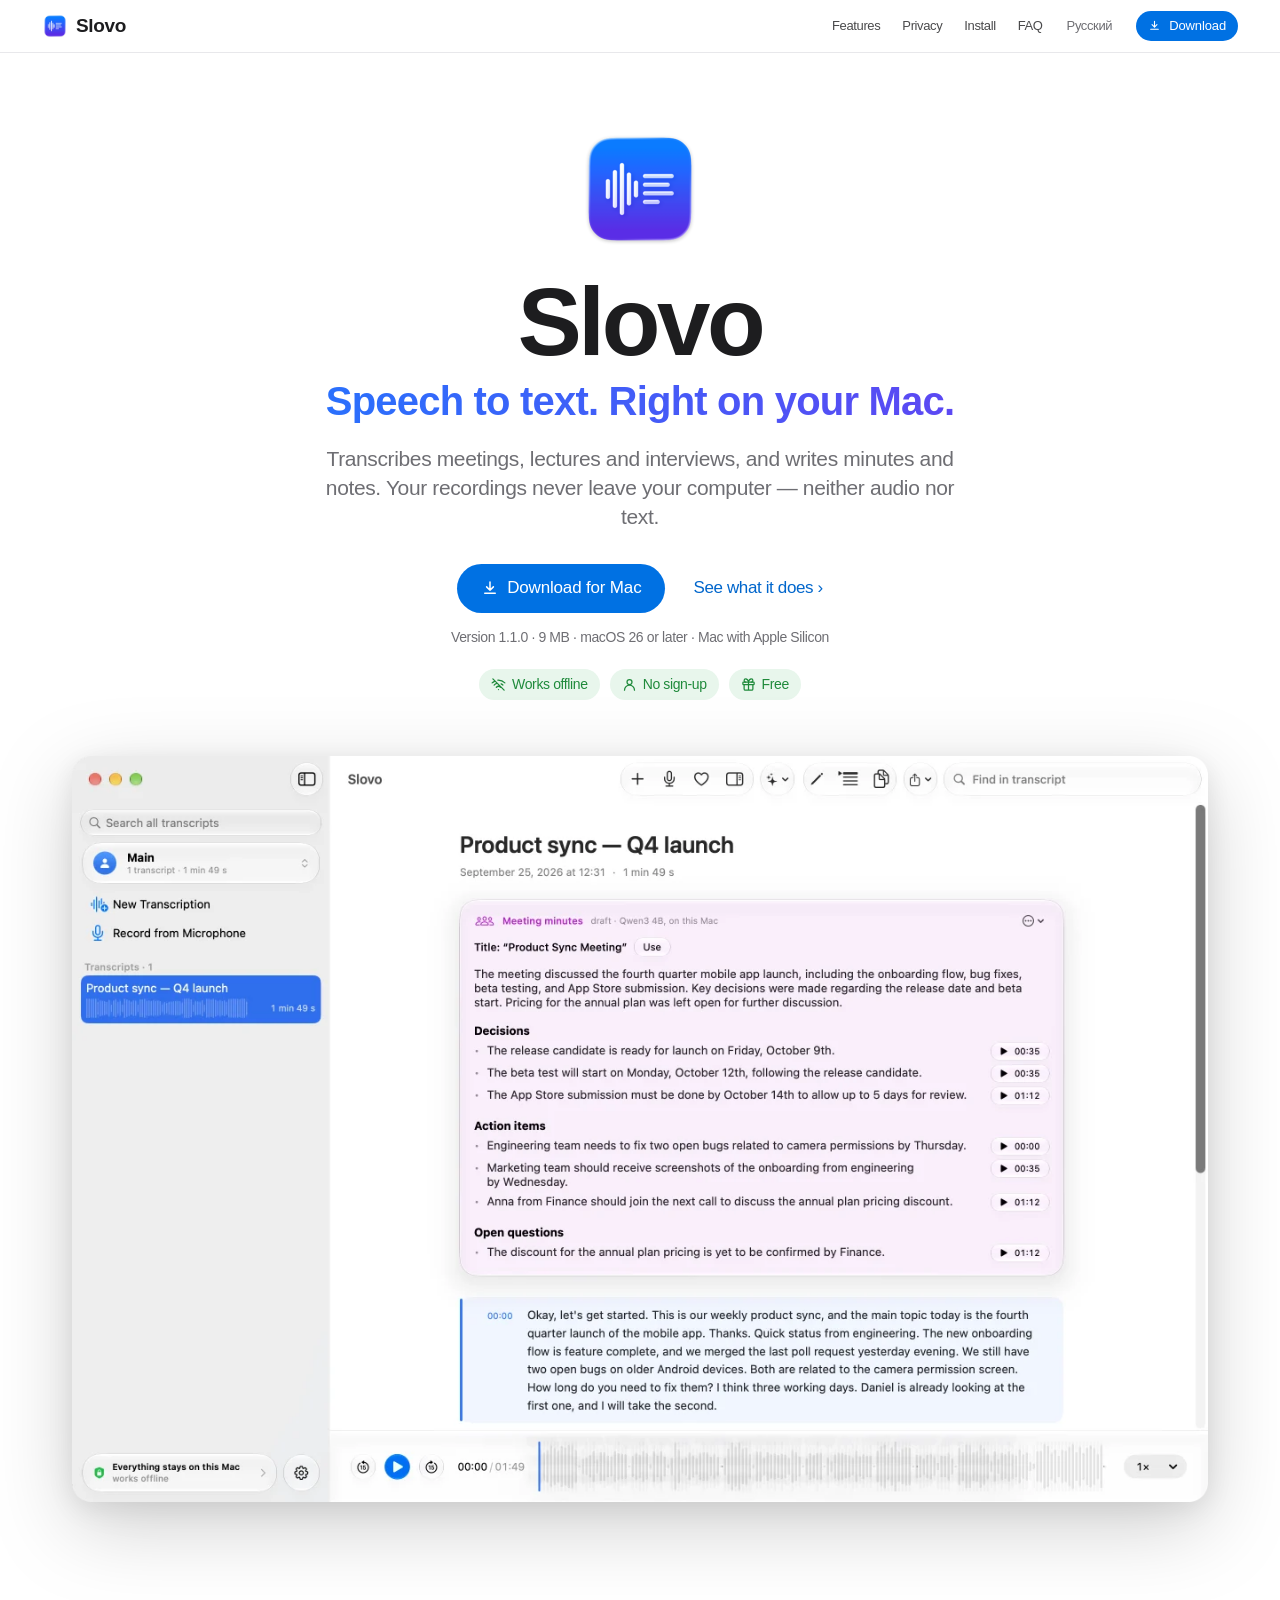
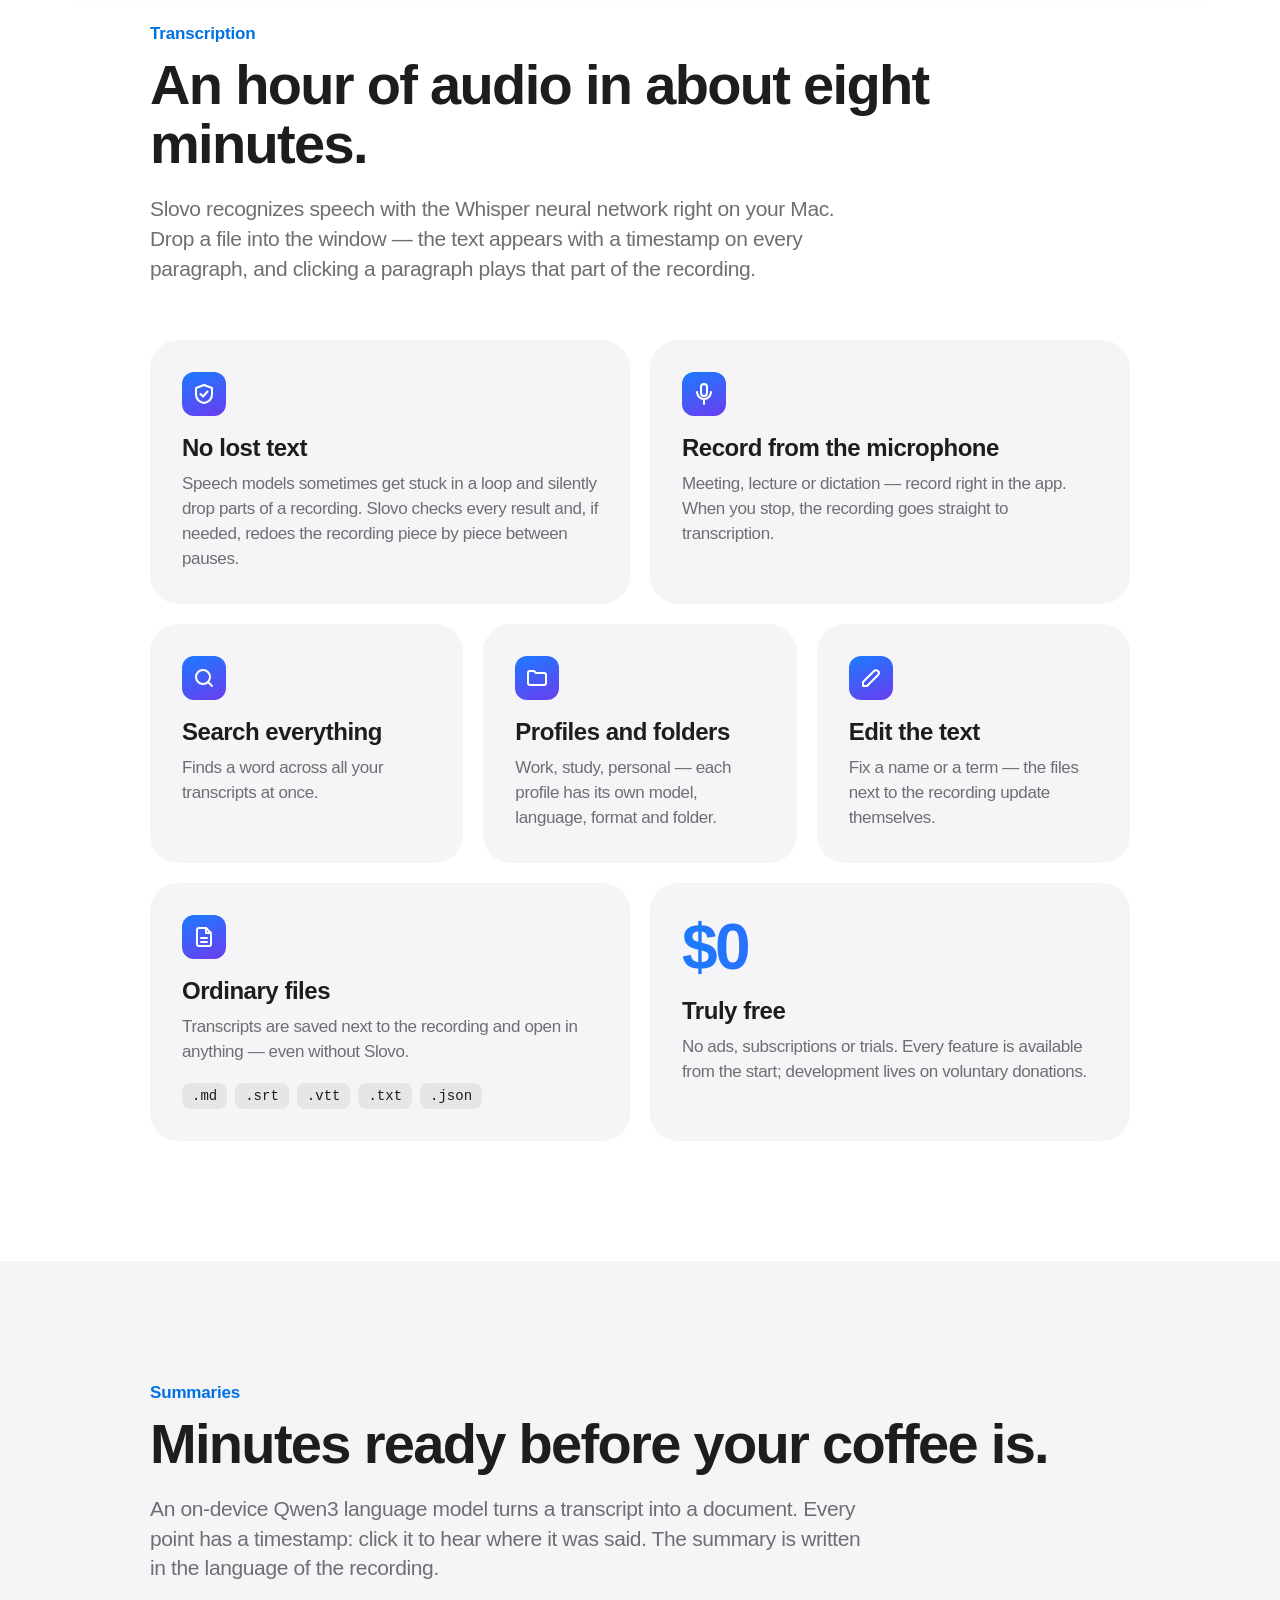
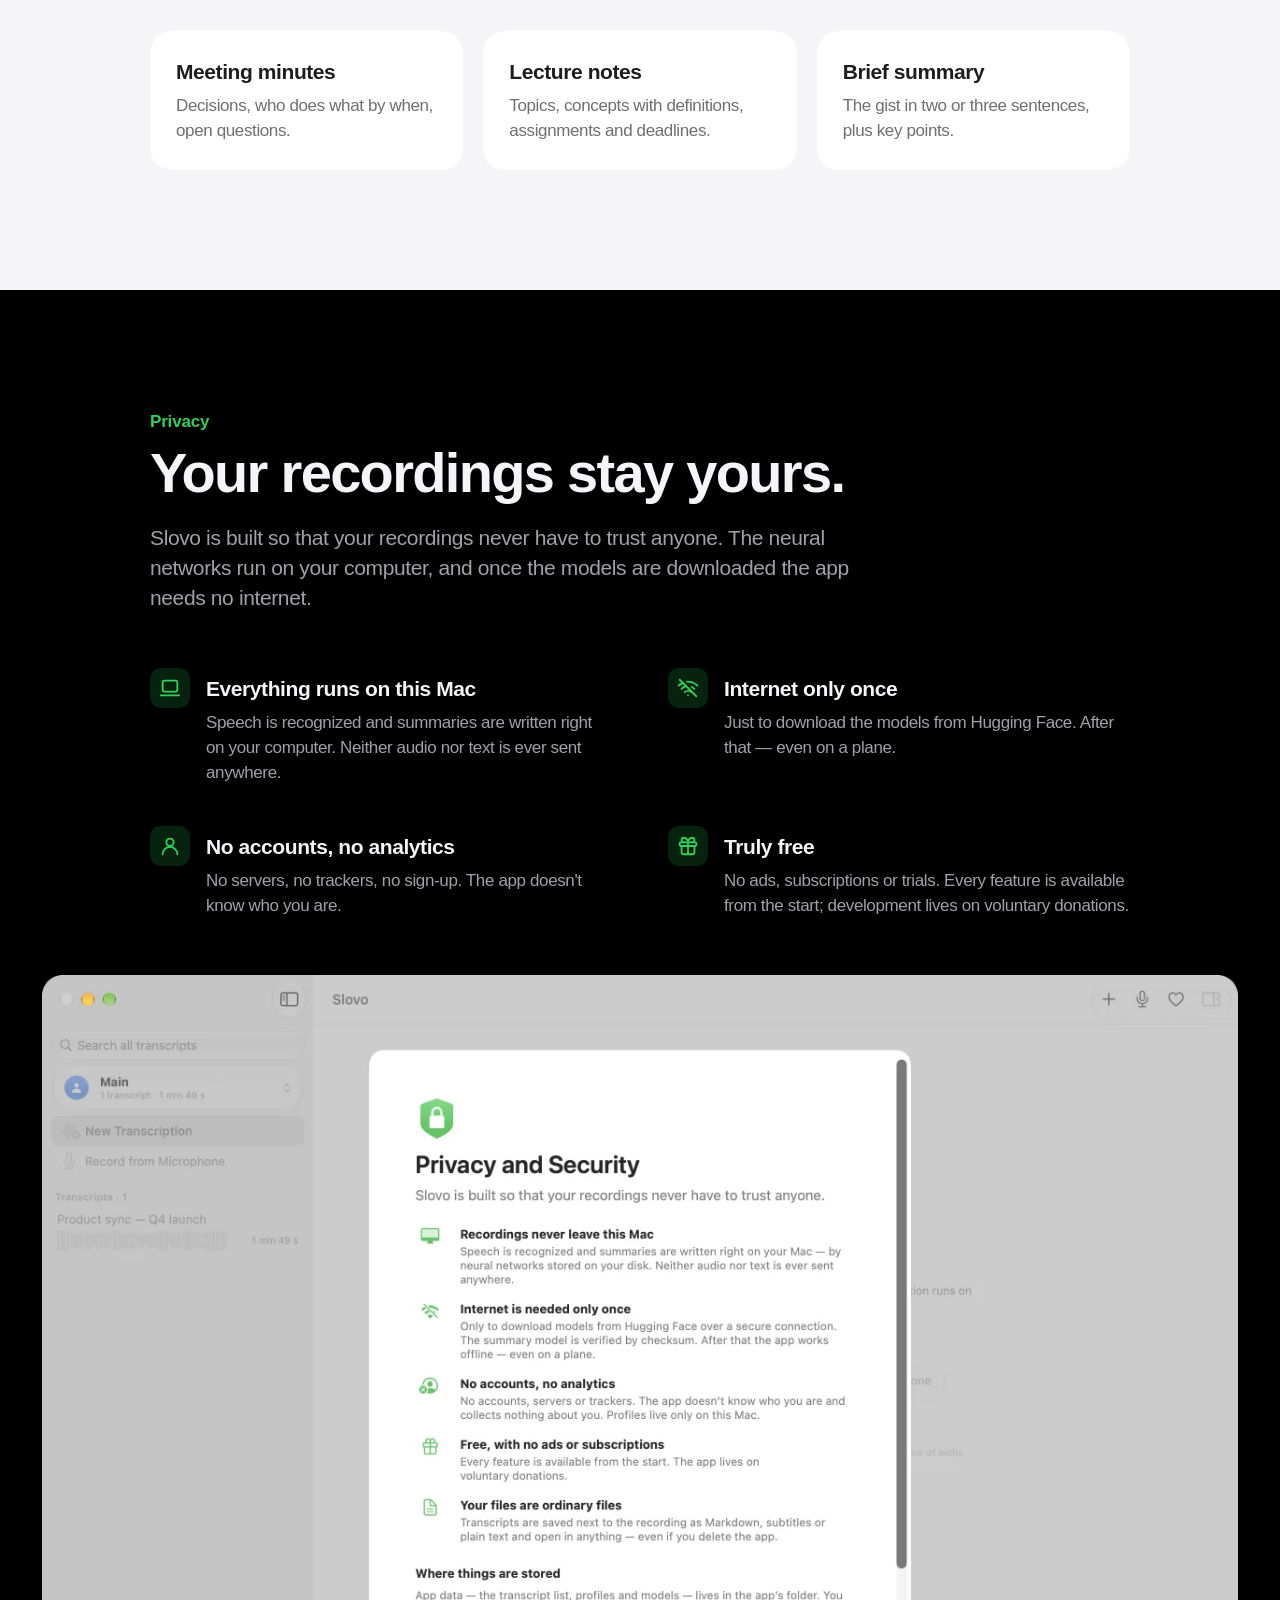
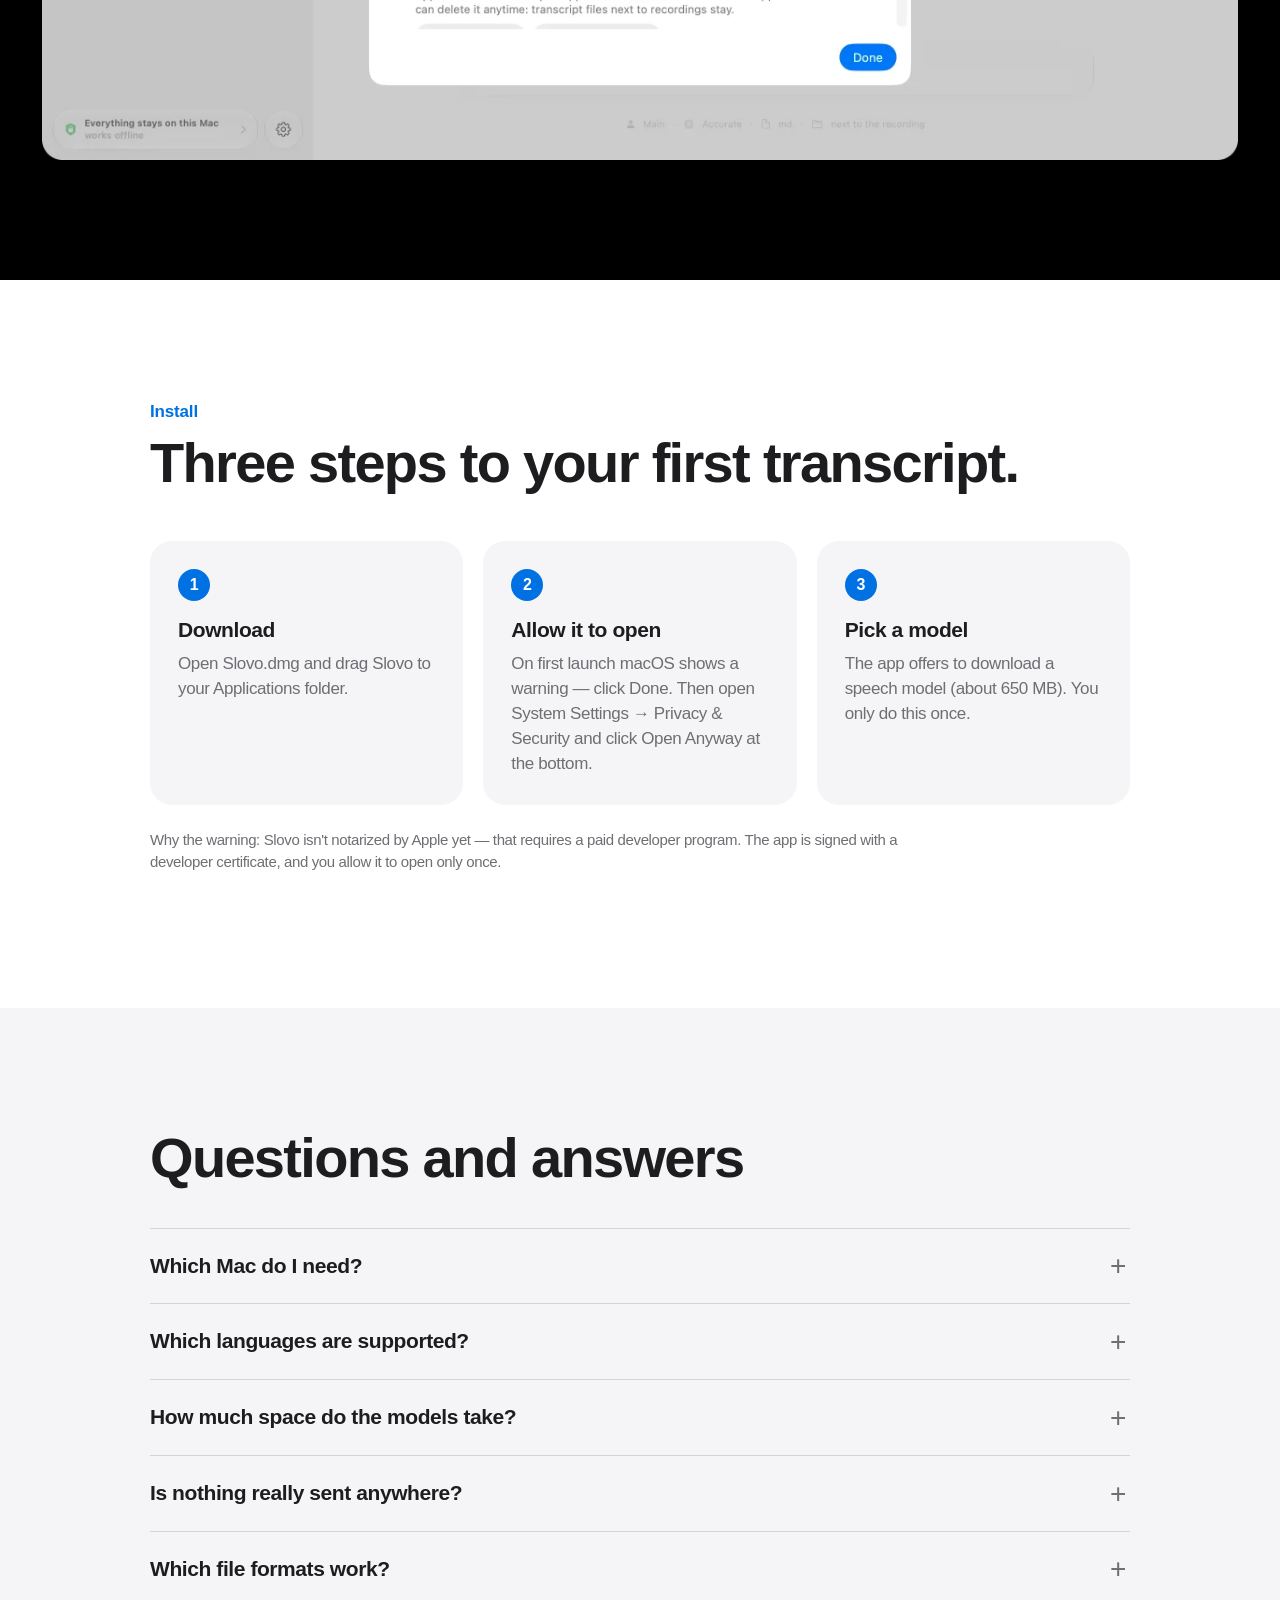
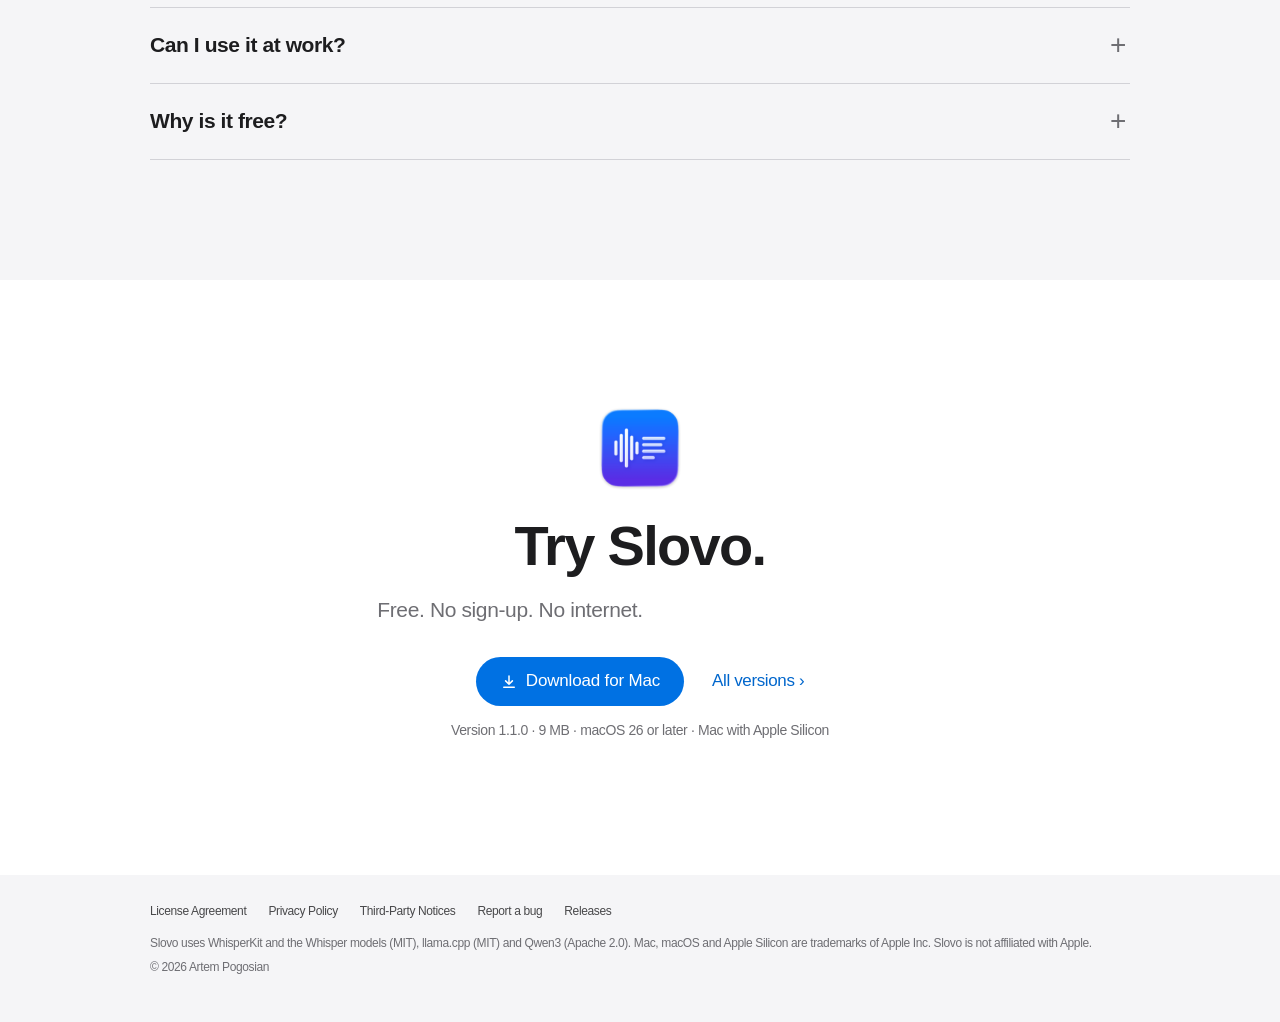
==== index.html @ efe5177d "Сайт «Слова»: русская и английская версии, лицензия, политика конфиденциальности" ====
<!doctype html>
<html lang="ru" class="no-js">
<head>
<meta charset="utf-8">
<meta name="viewport" content="width=device-width, initial-scale=1">
<title>Слово — расшифровка речи на Mac</title>
<meta name="description" content="Слово расшифровывает совещания, лекции и интервью и пишет протоколы прямо на вашем Mac. Без интернета, без регистрации, бесплатно.">
<meta name="color-scheme" content="light dark">
<meta name="theme-color" content="#ffffff" media="(prefers-color-scheme: light)">
<meta name="theme-color" content="#000000" media="(prefers-color-scheme: dark)">
<link rel="canonical" href="https://iamartempn.github.io/slovo/">
<link rel="alternate" hreflang="ru" href="https://iamartempn.github.io/slovo/">
<link rel="alternate" hreflang="en" href="https://iamartempn.github.io/slovo/en/">
<meta property="og:title" content="Слово — расшифровка речи на Mac">
<meta property="og:description" content="Слово расшифровывает совещания, лекции и интервью и пишет протоколы прямо на вашем Mac. Без интернета, без регистрации, бесплатно.">
<meta property="og:image" content="https://iamartempn.github.io/slovo/img/reader-ru-1280.webp">
<link rel="icon" type="image/png" href="img/icon-64.png">
<link rel="apple-touch-icon" href="img/apple-touch-icon.png">
<link rel="stylesheet" href="style.css">
</head>
<body>
<nav class="nav"><div class="wide">
  <a class="brand" href="#top"><img src="img/icon-64.png" alt="">Слово</a>
  <div class="nav-links"><a href="#features">Возможности</a><a href="#privacy">Приватность</a><a href="#install">Установка</a><a href="#faq">Вопросы</a></div>
  <a class="lang" href="en/" hreflang="en" data-lang="en">English</a>
  <a class="btn small" href="https://github.com/iamartempn/slovo/releases/latest/download/Slovo.dmg"><svg viewBox="0 0 24 24" fill="none" stroke="currentColor" stroke-width="2" stroke-linecap="round" stroke-linejoin="round"><path d="M12 4v11m0 0-4.5-4.5M12 15l4.5-4.5M5 19h14"/></svg>Скачать</a>
</div></nav>

<main id="top">
<header class="hero">
  <div class="wrap">
    <img class="icon" src="img/icon-512.png" width="512" height="512" alt="">
    <h1>Слово</h1>
    <p class="tagline">Речь в текст. Прямо на вашем Mac.</p>
    <p class="lead">Расшифровывает совещания, лекции и интервью, пишет протоколы и конспекты. Записи не покидают компьютер — ни звук, ни текст.</p>
    <div class="cta"><a class="btn" href="https://github.com/iamartempn/slovo/releases/latest/download/Slovo.dmg"><svg viewBox="0 0 24 24" fill="none" stroke="currentColor" stroke-width="2" stroke-linecap="round" stroke-linejoin="round"><path d="M12 4v11m0 0-4.5-4.5M12 15l4.5-4.5M5 19h14"/></svg>Скачать для Mac</a><a class="text-link" href="#features">Что умеет</a></div>
    <p class="meta">Версия 1.1.0 · 9 МБ · macOS 26 и новее · Mac с Apple Silicon</p>
    <div class="badges"><span class="badge"><svg viewBox="0 0 24 24" fill="none" stroke="currentColor" stroke-width="2" stroke-linecap="round" stroke-linejoin="round"><path d="M3 3l18 18M8.5 16.5a5 5 0 0 1 7 0M5 12.9a10 10 0 0 1 4.2-2.6M19 12.9a10 10 0 0 0-2.8-2M1.8 9.4a15 15 0 0 1 3.9-2.5M22.2 9.4A15 15 0 0 0 11 5.1M12 20h.01"/></svg>Без интернета</span><span class="badge"><svg viewBox="0 0 24 24" fill="none" stroke="currentColor" stroke-width="2" stroke-linecap="round" stroke-linejoin="round"><circle cx="12" cy="8" r="4"/><path d="M4 21a8 8 0 0 1 16 0"/></svg>Без регистрации</span><span class="badge"><svg viewBox="0 0 24 24" fill="none" stroke="currentColor" stroke-width="2" stroke-linecap="round" stroke-linejoin="round"><rect x="3" y="8" width="18" height="4" rx="1"/><path d="M12 8v13M19 12v7a2 2 0 0 1-2 2H7a2 2 0 0 1-2-2v-7M7.5 8a2.5 2.5 0 0 1 0-5C11 3 12 8 12 8s1-5 4.5-5a2.5 2.5 0 0 1 0 5"/></svg>Бесплатно</span></div>
  </div>
  <img class="shot" src="img/reader-ru-1280.webp" srcset="img/reader-ru-1280.webp 1280w, img/reader-ru-2560.webp 2560w" sizes="(max-width: 1240px) 100vw, 1180px" width="2560" height="1680" alt="Окно Слова: расшифровка совещания и протокол с таймкодами" fetchpriority="high">
</header>

<section id="features">
  <div class="wrap">
    <p class="eyebrow">Расшифровка</p>
    <h2>Час записи — примерно за восемь минут.</h2>
    <p class="section-lead">Слово распознает речь нейросетью Whisper прямо на вашем Mac. Перетащите файл в окно — текст появится с таймкодами у каждого абзаца, а щелчок по абзацу проиграет это место записи.</p>
    <div class="grid">
        <div class="card half reveal"><div class="glyph"><svg viewBox="0 0 24 24" fill="none" stroke="currentColor" stroke-width="2" stroke-linecap="round" stroke-linejoin="round"><path d="M12 3 4 6v6c0 5 3.5 8 8 9 4.5-1 8-4 8-9V6z"/><path d="m8.5 12 2.5 2.5 4.5-5"/></svg></div>
          <h3>Текст не теряется</h3><p>Модели распознавания иногда «зацикливаются» и молча выбрасывают куски записи. Слово проверяет каждый результат и, если нужно, пересчитывает запись заново — по кускам между паузами.</p></div>
        <div class="card half reveal"><div class="glyph"><svg viewBox="0 0 24 24" fill="none" stroke="currentColor" stroke-width="2" stroke-linecap="round" stroke-linejoin="round"><rect x="9" y="2" width="6" height="12" rx="3"/><path d="M5 10a7 7 0 0 0 14 0M12 17v5"/></svg></div>
          <h3>Запись с микрофона</h3><p>Совещание, лекция или диктовка — запишите прямо в приложении. Когда остановите, запись сразу уйдет в расшифровку.</p></div>
        <div class="card  reveal"><div class="glyph"><svg viewBox="0 0 24 24" fill="none" stroke="currentColor" stroke-width="2" stroke-linecap="round" stroke-linejoin="round"><circle cx="11" cy="11" r="7"/><path d="m20 20-3.5-3.5"/></svg></div>
          <h3>Поиск по всему</h3><p>Ищет слово во всех расшифровках сразу, не обращая внимания на регистр и букву «ё».</p></div>
        <div class="card  reveal"><div class="glyph"><svg viewBox="0 0 24 24" fill="none" stroke="currentColor" stroke-width="2" stroke-linecap="round" stroke-linejoin="round"><path d="M3 7a2 2 0 0 1 2-2h4l2 2h8a2 2 0 0 1 2 2v8a2 2 0 0 1-2 2H5a2 2 0 0 1-2-2z"/></svg></div>
          <h3>Профили и папки</h3><p>Работа, учеба, личное — у каждого профиля свои модель, язык, формат и папка.</p></div>
        <div class="card  reveal"><div class="glyph"><svg viewBox="0 0 24 24" fill="none" stroke="currentColor" stroke-width="2" stroke-linecap="round" stroke-linejoin="round"><path d="M4 20h4L19 9a2.8 2.8 0 0 0-4-4L4 16z"/></svg></div>
          <h3>Правка текста</h3><p>Исправьте имя или термин — файлы рядом с записью перепишутся сами.</p></div>
      <div class="card half reveal"><div class="glyph"><svg viewBox="0 0 24 24" fill="none" stroke="currentColor" stroke-width="2" stroke-linecap="round" stroke-linejoin="round"><path d="M14 3H7a2 2 0 0 0-2 2v14a2 2 0 0 0 2 2h10a2 2 0 0 0 2-2V8z"/><path d="M14 3v5h5M9 13h6M9 17h6"/></svg></div>
        <h3>Обычные файлы</h3><p>Расшифровка сохраняется рядом с записью и открывается чем угодно — даже без Слова.</p><div class="chips"><span class="chip">.md</span><span class="chip">.srt</span><span class="chip">.vtt</span><span class="chip">.txt</span><span class="chip">.json</span></div></div>
      <div class="card half reveal"><span class="big">0 ₽</span>
        <h3>Бесплатно по-настоящему</h3><p>Без рекламы, подписок и пробных сроков. Все функции открыты сразу, а развитие держится на добровольных пожертвованиях.</p></div>
    </div>
  </div>
</section>

<section class="alt" id="summary">
  <div class="wrap">
    <p class="eyebrow">Саммари</p>
    <h2>Протокол готов, пока вы наливаете кофе.</h2>
    <p class="section-lead">Локальная языковая модель Qwen3 превращает расшифровку в документ. У каждого пункта таймкод: щелкните — и услышите, где об этом говорили. Итог пишется на языке записи.</p>
    <div class="modes"><div class="mode reveal"><h3>Протокол совещания</h3><p>Решения, кто что делает и к какому сроку, открытые вопросы.</p></div><div class="mode reveal"><h3>Конспект лекции</h3><p>Темы, понятия с определениями, задания и сроки.</p></div><div class="mode reveal"><h3>Кратко о главном</h3><p>Суть в двух-трех предложениях и главное пунктами.</p></div></div>
  </div>
</section>

<section class="dark" id="privacy">
  <div class="wrap">
    <p class="eyebrow">Приватность</p>
    <h2>Ваши записи остаются вашими.</h2>
    <p class="section-lead">Слово сделано так, чтобы вашим записям не нужно было никому доверять. Нейросети работают на вашем компьютере, а приложению после загрузки моделей не нужен интернет.</p>
    <div class="points">
        <div class="point reveal"><div class="glyph"><svg viewBox="0 0 24 24" fill="none" stroke="currentColor" stroke-width="2" stroke-linecap="round" stroke-linejoin="round"><rect x="4" y="4" width="16" height="12" rx="2"/><path d="M2 20h20"/></svg></div>
          <div><h3>Все считается на этом Mac</h3><p>Речь распознается, а саммари пишется прямо на компьютере. Ни звук, ни текст никуда не отправляются.</p></div></div>
        <div class="point reveal"><div class="glyph"><svg viewBox="0 0 24 24" fill="none" stroke="currentColor" stroke-width="2" stroke-linecap="round" stroke-linejoin="round"><path d="M3 3l18 18M8.5 16.5a5 5 0 0 1 7 0M5 12.9a10 10 0 0 1 4.2-2.6M19 12.9a10 10 0 0 0-2.8-2M1.8 9.4a15 15 0 0 1 3.9-2.5M22.2 9.4A15 15 0 0 0 11 5.1M12 20h.01"/></svg></div>
          <div><h3>Интернет нужен один раз</h3><p>Только чтобы скачать модели с Hugging Face. Дальше — хоть в самолете.</p></div></div>
        <div class="point reveal"><div class="glyph"><svg viewBox="0 0 24 24" fill="none" stroke="currentColor" stroke-width="2" stroke-linecap="round" stroke-linejoin="round"><circle cx="12" cy="8" r="4"/><path d="M4 21a8 8 0 0 1 16 0"/></svg></div>
          <div><h3>Без учетных записей и аналитики</h3><p>Нет серверов, счетчиков и регистрации. Приложение не знает, кто вы.</p></div></div>
        <div class="point reveal"><div class="glyph"><svg viewBox="0 0 24 24" fill="none" stroke="currentColor" stroke-width="2" stroke-linecap="round" stroke-linejoin="round"><rect x="3" y="8" width="18" height="4" rx="1"/><path d="M12 8v13M19 12v7a2 2 0 0 1-2 2H7a2 2 0 0 1-2-2v-7M7.5 8a2.5 2.5 0 0 1 0-5C11 3 12 8 12 8s1-5 4.5-5a2.5 2.5 0 0 1 0 5"/></svg></div>
          <div><h3>Бесплатно по-настоящему</h3><p>Без рекламы, подписок и пробных сроков. Все функции открыты сразу, а развитие держится на добровольных пожертвованиях.</p></div></div></div>
  </div>
  <div class="wide reveal"><img class="shot" src="img/privacy-ru-1280.webp" srcset="img/privacy-ru-1280.webp 1280w, img/privacy-ru-2560.webp 2560w" sizes="(max-width: 1240px) 100vw, 1180px" width="2560" height="1680" alt="Ваши записи остаются вашими." loading="lazy" decoding="async"></div>
</section>

<section id="install">
  <div class="wrap">
    <p class="eyebrow">Установка</p>
    <h2>Три шага до первой расшифровки.</h2>
    <div class="steps"><div class="step reveal"><h3>Скачайте</h3><p>Откройте файл Slovo.dmg и перетащите Слово в папку «Программы».</p></div><div class="step reveal"><h3>Разрешите запуск</h3><p>При первом запуске macOS покажет предупреждение — нажмите «Готово». Затем откройте «Системные настройки» → «Конфиденциальность и безопасность» и внизу нажмите «Все равно открыть».</p></div><div class="step reveal"><h3>Выберите модель</h3><p>Приложение предложит скачать модель распознавания (около 650 МБ). Это нужно сделать один раз.</p></div></div>
    <p class="note">Почему предупреждение: Слово пока не прошло нотаризацию Apple — это платная программа для разработчиков. Приложение подписано сертификатом разработчика, а разрешение на запуск дается один раз.</p>
  </div>
</section>

<section class="alt" id="faq">
  <div class="wrap">
    <h2>Вопросы и ответы</h2>
    <div class="faq"><details><summary>Какой Mac нужен?</summary><p>Mac с процессором Apple Silicon (M1 и новее) и macOS 26 или новее. Для саммари желательно от 8 ГБ памяти.</p></details><details><summary>Какие языки поддерживаются?</summary><p>Интерфейс — русский и английский. Расшифровывать можно русскую и английскую речь; язык записи выбирается в настройках профиля.</p></details><details><summary>Сколько места займут модели?</summary><p>Модель «Точная» — около 650 МБ, «Быстрая» — около 80 МБ. Модель для саммари — 2,5 ГБ, ее можно не качать, если саммари не нужны. Удалить модели можно в любой момент.</p></details><details><summary>Точно ли ничего не отправляется?</summary><p>Да. Приложение выходит в сеть только чтобы скачать модели с Hugging Face — по вашему выбору. Проверить это можно отключив интернет: после загрузки моделей все работает так же.</p></details><details><summary>Какие форматы записей подходят?</summary><p>Звук и видео, которые читает macOS: m4a, mp3, wav, aiff, flac, mp4, mov, 3gp и другие. Ogg Vorbis и WebM система не читает.</p></details><details><summary>Можно ли пользоваться на работе?</summary><p>Да, лицензия разрешает использование в том числе в коммерческих целях. Перед записью разговора убедитесь, что это разрешено и участники согласны.</p></details><details><summary>Почему бесплатно?</summary><p>Потому что так задумано. Если приложение экономит вам время, его можно поддержать пожертвованием — но это добровольно, и никаких ограничений без него нет.</p></details></div>
  </div>
</section>

<section class="final">
  <div class="wrap">
    <img class="icon" src="img/icon-512.png" width="512" height="512" alt="" loading="lazy">
    <h2>Попробуйте Слово.</h2>
    <p class="section-lead">Бесплатно. Без регистрации. Без интернета.</p>
    <div class="cta"><a class="btn" href="https://github.com/iamartempn/slovo/releases/latest/download/Slovo.dmg"><svg viewBox="0 0 24 24" fill="none" stroke="currentColor" stroke-width="2" stroke-linecap="round" stroke-linejoin="round"><path d="M12 4v11m0 0-4.5-4.5M12 15l4.5-4.5M5 19h14"/></svg>Скачать для Mac</a><a class="text-link" href="https://github.com/iamartempn/slovo/releases">Все версии</a></div>
    <p class="meta">Версия 1.1.0 · 9 МБ · macOS 26 и новее · Mac с Apple Silicon</p>
  </div>
</section>
</main>

<footer><div class="wrap">
  <div class="links"><a href="license.html">Лицензионное соглашение</a><a href="privacy.html">Политика конфиденциальности</a><a href="third-party.txt">Сторонние компоненты</a><a href="https://github.com/iamartempn/slovo/issues">Сообщить об ошибке</a><a href="https://github.com/iamartempn/slovo/releases">Выпуски</a></div>
  <p>Слово использует WhisperKit и модели Whisper (MIT), llama.cpp (MIT) и Qwen3 (Apache 2.0). Mac, macOS и Apple Silicon — товарные знаки Apple Inc. Слово не связано с Apple.</p>
  <p>© 2026 Артем Погосян</p>
</div></footer>

<script>
document.documentElement.classList.remove("no-js");
// Выбор языка запоминается: кто нажал «Русский» на английской странице, того больше
// не перебрасывает. Хранилище может быть недоступно — тогда просто без памяти.
document.querySelectorAll("[data-lang]").forEach(function (a) {
  a.addEventListener("click", function () { try { localStorage.setItem("slovo-lang", a.dataset.lang); } catch (e) {} });
});
if ("IntersectionObserver" in window) {
  var io = new IntersectionObserver(function (entries) {
    entries.forEach(function (x) { if (x.isIntersecting) { x.target.classList.add("in"); io.unobserve(x.target); } });
  }, { rootMargin: "0px 0px -8% 0px" });
  document.querySelectorAll(".reveal").forEach(function (el) { io.observe(el); });
} else {
  document.querySelectorAll(".reveal").forEach(function (el) { el.classList.add("in"); });
}
</script>
<script>
(function () {
  var saved = null;
  try { saved = localStorage.getItem("slovo-lang"); } catch (e) {}
  var lang = (navigator.languages && navigator.languages[0]) || navigator.language || "ru";
  if (!saved && !/^(ru|be|uk|kk)/i.test(lang)) location.replace("en/" + location.hash);
})();
</script>
</body>
</html>
---- style.css ----
/* Сайт «Слова». Системный шрифт, цвета токенами, светлая и темная тема. */

:root {
  --bg: #ffffff;
  --bg-alt: #f5f5f7;
  --fg: #1d1d1f;
  --muted: #6e6e73;
  --line: #d2d2d7;
  --accent: #0071e3;
  --accent-press: #0062c4;
  --link: #0066cc;
  --card: #ffffff;
  --nav: rgba(255, 255, 255, 0.72);
  --shot-shadow: 0 30px 60px -20px rgba(0, 0, 0, 0.25), 0 18px 36px -18px rgba(0, 0, 0, 0.2);
  --green: #1f8a3b;
  --green-bg: #e8f6ec;
  --grad-a: #1c7bff;
  --grad-b: #6a3df0;
  --dark: #000;
  --dark-fg: #f5f5f7;
  --dark-muted: #a1a1a6;
  --dark-card: #1d1d1f;
}

@media (prefers-color-scheme: dark) {
  :root {
    --bg: #000000;
    --bg-alt: #101012;
    --fg: #f5f5f7;
    --muted: #a1a1a6;
    --line: #424245;
    --accent: #0a84ff;
    --accent-press: #0071e3;
    --link: #2997ff;
    --card: #1c1c1e;
    --nav: rgba(22, 22, 23, 0.72);
    --shot-shadow: 0 30px 60px -20px rgba(0, 0, 0, 0.8), 0 0 0 1px rgba(255, 255, 255, 0.08);
    --green: #30d158;
    --green-bg: rgba(48, 209, 88, 0.14);
    --dark: #101012;
    --dark-card: #1c1c1e;
  }
}

* { box-sizing: border-box; }
html { scroll-behavior: smooth; -webkit-text-size-adjust: 100%; }
body {
  margin: 0;
  background: var(--bg);
  color: var(--fg);
  font: 17px/1.47 -apple-system, BlinkMacSystemFont, "SF Pro Text", "Helvetica Neue", Arial, sans-serif;
  letter-spacing: -0.022em;
  -webkit-font-smoothing: antialiased;
}
img { max-width: 100%; height: auto; display: block; }
a { color: var(--link); text-decoration: none; }
a:hover { text-decoration: underline; }

.wrap { max-width: 1024px; margin: 0 auto; padding: 0 22px; }
.wide { max-width: 1240px; margin: 0 auto; padding: 0 22px; }

/* ---------- навигация: полупрозрачный слой, контент уходит под него ---------- */
.nav {
  position: sticky; top: 0; z-index: 10;
  background: var(--nav);
  -webkit-backdrop-filter: saturate(180%) blur(20px);
  backdrop-filter: saturate(180%) blur(20px);
  border-bottom: 1px solid color-mix(in srgb, var(--line) 50%, transparent);
}
.nav .wide { display: flex; align-items: center; gap: 24px; height: 52px; }
.brand { display: flex; align-items: center; gap: 8px; color: var(--fg); font-weight: 600; font-size: 19px; }
.brand:hover { text-decoration: none; }
.brand img { width: 26px; height: 26px; }
.nav-links { display: flex; gap: 22px; margin-left: auto; font-size: 13px; }
.nav-links a { color: var(--fg); opacity: .8; }
.nav-links a:hover { opacity: 1; text-decoration: none; }
.nav .lang { font-size: 13px; color: var(--muted); }

/* ---------- кнопки: отклик на нажатие сразу, а не по отпусканию ---------- */
.btn {
  display: inline-flex; align-items: center; justify-content: center; gap: 8px;
  background: var(--accent); color: #fff;
  font-size: 17px; font-weight: 500; letter-spacing: -0.01em;
  padding: 12px 24px; border-radius: 980px; border: 0; cursor: pointer;
  transition: transform 100ms ease-out, background-color 100ms ease-out;
}
.btn:hover { text-decoration: none; background: var(--accent-press); }
.btn:active { transform: scale(0.97); }
.btn.small { font-size: 13px; padding: 5px 12px; }
.btn svg { width: 18px; height: 18px; }
.btn.small svg { width: 13px; height: 13px; }
.text-link { font-size: 17px; }
.text-link::after { content: " ›"; }

/* ---------- первый экран ---------- */
.hero { text-align: center; padding: 72px 0 0; }
.hero .icon { width: 128px; height: 128px; margin: 0 auto 20px; }
.hero h1 {
  font-size: clamp(48px, 9vw, 96px); line-height: 1.02; letter-spacing: -0.035em;
  font-weight: 700; margin: 0;
}
.hero .tagline {
  font-size: clamp(26px, 4.4vw, 40px); line-height: 1.12; letter-spacing: -0.02em;
  font-weight: 600; margin: 8px 0 0;
  background: linear-gradient(90deg, var(--grad-a), var(--grad-b));
  -webkit-background-clip: text; background-clip: text; color: transparent;
}
.hero .lead {
  max-width: 640px; margin: 20px auto 0; font-size: clamp(19px, 2.2vw, 21px);
  line-height: 1.4; color: var(--muted);
}
.cta { display: flex; justify-content: center; align-items: center; gap: 28px; margin-top: 32px; flex-wrap: wrap; }
.meta { margin-top: 14px; font-size: 14px; color: var(--muted); }
.badges { display: flex; justify-content: center; gap: 10px; flex-wrap: wrap; margin-top: 22px; }
.badge {
  display: inline-flex; align-items: center; gap: 6px;
  font-size: 14px; font-weight: 500; color: var(--green); background: var(--green-bg);
  padding: 5px 12px; border-radius: 980px;
}
.badge svg { width: 15px; height: 15px; }

/* Снимки окна: скругления у самого кадра, тень — фильтром по форме, а не рамке. */
.shot { margin: 56px auto 0; filter: drop-shadow(0 24px 40px rgba(0,0,0,.18)) drop-shadow(0 6px 12px rgba(0,0,0,.08)); }
@media (prefers-color-scheme: dark) {
  .shot { filter: drop-shadow(0 24px 48px rgba(0,0,0,.7)); }
}
.hero .shot { width: min(100%, 1180px); padding: 0 22px; }

/* ---------- разделы ---------- */
section { padding: 120px 0; }
section.alt { background: var(--bg-alt); }
.eyebrow { font-size: 17px; font-weight: 600; color: var(--accent); margin: 0 0 8px; letter-spacing: -0.01em; }
h2 {
  font-size: clamp(36px, 5.6vw, 56px); line-height: 1.07; letter-spacing: -0.03em;
  font-weight: 700; margin: 0;
}
.section-lead {
  font-size: clamp(19px, 2.2vw, 21px); line-height: 1.42; color: var(--muted);
  max-width: 720px; margin: 20px 0 0;
}
.center { text-align: center; }
.center .section-lead { margin-left: auto; margin-right: auto; }

/* ---------- сетка карточек ---------- */
.grid { display: grid; grid-template-columns: repeat(6, 1fr); gap: 20px; margin-top: 56px; }
.card {
  grid-column: span 2; background: var(--card); border-radius: 28px; padding: 32px;
  display: flex; flex-direction: column; gap: 10px; overflow: hidden;
}
section.alt .card { background: var(--card); }
section:not(.alt) .card { background: var(--bg-alt); }
.card.half { grid-column: span 3; }
.card.full { grid-column: span 6; }
.card .glyph {
  width: 44px; height: 44px; border-radius: 12px; display: grid; place-items: center;
  color: #fff; background: linear-gradient(160deg, var(--grad-a), var(--grad-b));
}
.card .glyph svg { width: 24px; height: 24px; }
.card h3 { font-size: 24px; line-height: 1.17; letter-spacing: -0.02em; margin: 8px 0 0; font-weight: 600; }
.card p { margin: 0; color: var(--muted); font-size: 17px; }
.card .shot { margin: 24px -8px -40px; }
.card .big { font-size: 64px; font-weight: 700; letter-spacing: -0.04em; line-height: 1;
  background: linear-gradient(90deg, var(--grad-a), var(--grad-b));
  -webkit-background-clip: text; background-clip: text; color: transparent; }
.chips { display: flex; flex-wrap: wrap; gap: 8px; margin-top: 8px; }
.chip { font: 500 14px ui-monospace, "SF Mono", Menlo, monospace; padding: 5px 10px; border-radius: 8px;
  background: color-mix(in srgb, var(--fg) 7%, transparent); color: var(--fg); letter-spacing: 0; }

/* ---------- саммари: режимы ---------- */
.modes { display: grid; grid-template-columns: repeat(3, 1fr); gap: 20px; margin-top: 48px; }
.mode { background: var(--card); border-radius: 22px; padding: 26px; }
.mode h3 { margin: 0 0 6px; font-size: 21px; letter-spacing: -0.02em; }
.mode p { margin: 0; color: var(--muted); }
.feature-shot { margin-top: 56px; }

/* ---------- темный раздел о приватности ---------- */
section.dark { background: var(--dark); color: var(--dark-fg); }
section.dark .section-lead, section.dark .point p { color: var(--dark-muted); }
section.dark .eyebrow { color: #30d158; }
.points { display: grid; grid-template-columns: repeat(2, 1fr); gap: 40px 56px; margin-top: 56px; }
.point { display: flex; gap: 16px; }
.point .glyph { flex: none; width: 40px; height: 40px; border-radius: 11px; display: grid; place-items: center;
  background: rgba(48, 209, 88, 0.16); color: #30d158; }
.point .glyph svg { width: 22px; height: 22px; }
.point h3 { margin: 6px 0 6px; font-size: 21px; letter-spacing: -0.02em; }
.point p { margin: 0; }

/* ---------- установка ---------- */
.steps { display: grid; grid-template-columns: repeat(3, 1fr); gap: 20px; margin-top: 48px; counter-reset: step; }
.step { background: var(--bg-alt); border-radius: 22px; padding: 28px; }
.step::before {
  counter-increment: step; content: counter(step);
  display: grid; place-items: center; width: 32px; height: 32px; border-radius: 50%;
  background: var(--accent); color: #fff; font-weight: 600; font-size: 16px; margin-bottom: 14px;
}
.step h3 { margin: 0 0 6px; font-size: 21px; letter-spacing: -0.02em; }
.step p { margin: 0; color: var(--muted); }
.note { margin-top: 24px; color: var(--muted); font-size: 15px; max-width: 760px; }
kbd { font: 500 14px -apple-system, sans-serif; padding: 1px 7px; border-radius: 6px;
  border: 1px solid var(--line); background: var(--card); }

/* ---------- вопросы ---------- */
.faq { margin-top: 40px; border-top: 1px solid var(--line); }
.faq details { border-bottom: 1px solid var(--line); }
.faq summary {
  list-style: none; cursor: pointer; padding: 22px 36px 22px 0; position: relative;
  font-size: 21px; font-weight: 600; letter-spacing: -0.02em;
}
.faq summary::-webkit-details-marker { display: none; }
.faq summary::after {
  content: "+"; position: absolute; right: 4px; top: 50%; transform: translateY(-50%);
  font-weight: 300; font-size: 28px; color: var(--muted); transition: transform 200ms ease;
}
.faq details[open] summary::after { transform: translateY(-50%) rotate(45deg); }
.faq details p { margin: 0 0 22px; color: var(--muted); max-width: 760px; }

/* ---------- скачивание внизу ---------- */
.final { text-align: center; }
.final .icon { width: 96px; height: 96px; margin: 0 auto 20px; }

/* ---------- подвал ---------- */
footer { background: var(--bg-alt); color: var(--muted); font-size: 12px; padding: 28px 0 40px; }
footer .links { display: flex; gap: 8px 22px; flex-wrap: wrap; margin-bottom: 14px; }
footer a { color: var(--fg); opacity: .8; }
footer p { margin: 6px 0; line-height: 1.5; }

/* ---------- появление при прокрутке; при «уменьшить движение» — без сдвига ---------- */
.reveal { opacity: 0; transform: translateY(24px);
  transition: opacity 700ms cubic-bezier(.2,.7,.2,1), transform 700ms cubic-bezier(.2,.7,.2,1); }
.reveal.in { opacity: 1; transform: none; }
.no-js .reveal { opacity: 1; transform: none; }
@media (prefers-reduced-motion: reduce) {
  html { scroll-behavior: auto; }
  .reveal { transform: none; transition: opacity 200ms ease; }
  .btn { transition: none; }
}
@media (prefers-reduced-transparency: reduce) {
  .nav { background: var(--bg); -webkit-backdrop-filter: none; backdrop-filter: none; }
}

/* ---------- узкие экраны ---------- */
@media (max-width: 860px) {
  section { padding: 80px 0; }
  .grid { grid-template-columns: 1fr; }
  .card, .card.half, .card.full { grid-column: auto; }
  .modes, .steps, .points { grid-template-columns: 1fr; }
  .nav-links { display: none; }
  .nav .lang { margin-left: auto; }
  .hero { padding-top: 48px; }
  .hero .icon { width: 96px; height: 96px; }
  .shot { margin-top: 40px; }
  .hero .shot { padding: 0 16px; }
  .wrap, .wide { padding: 0 16px; }
}
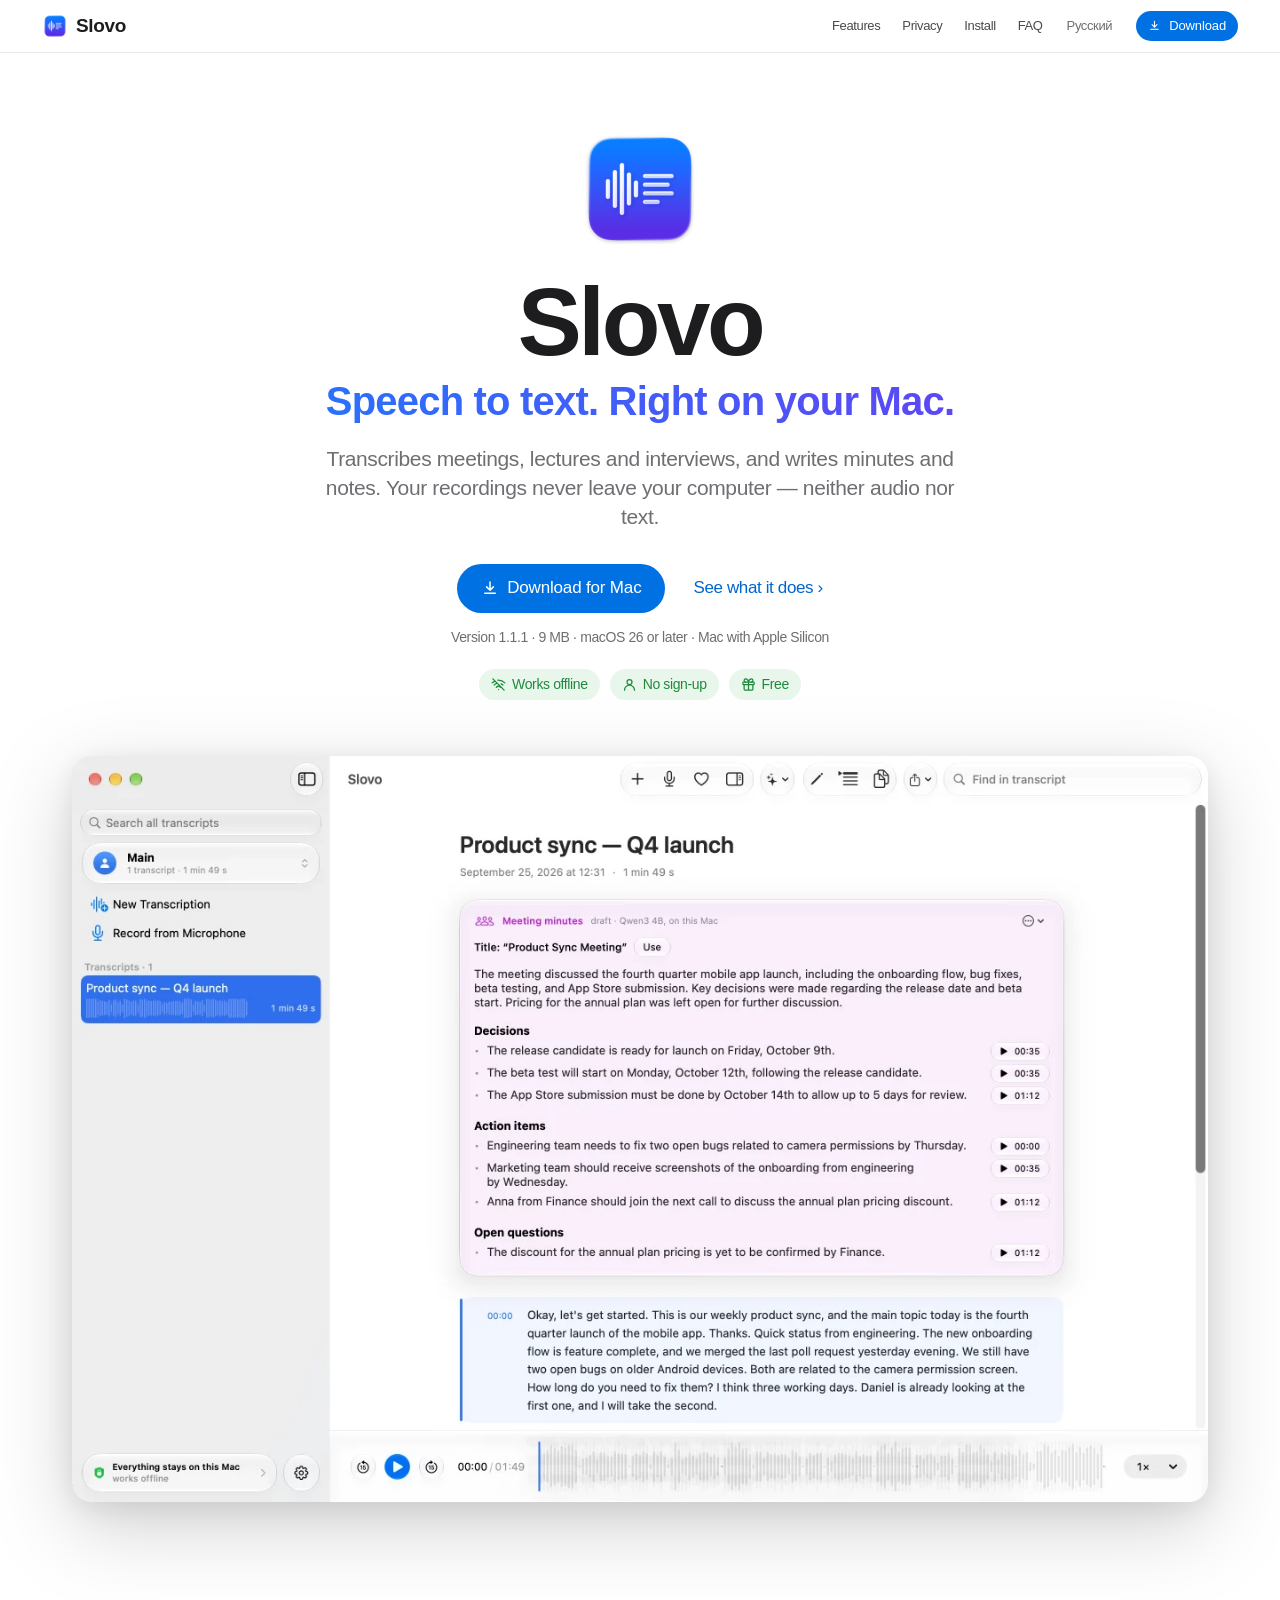
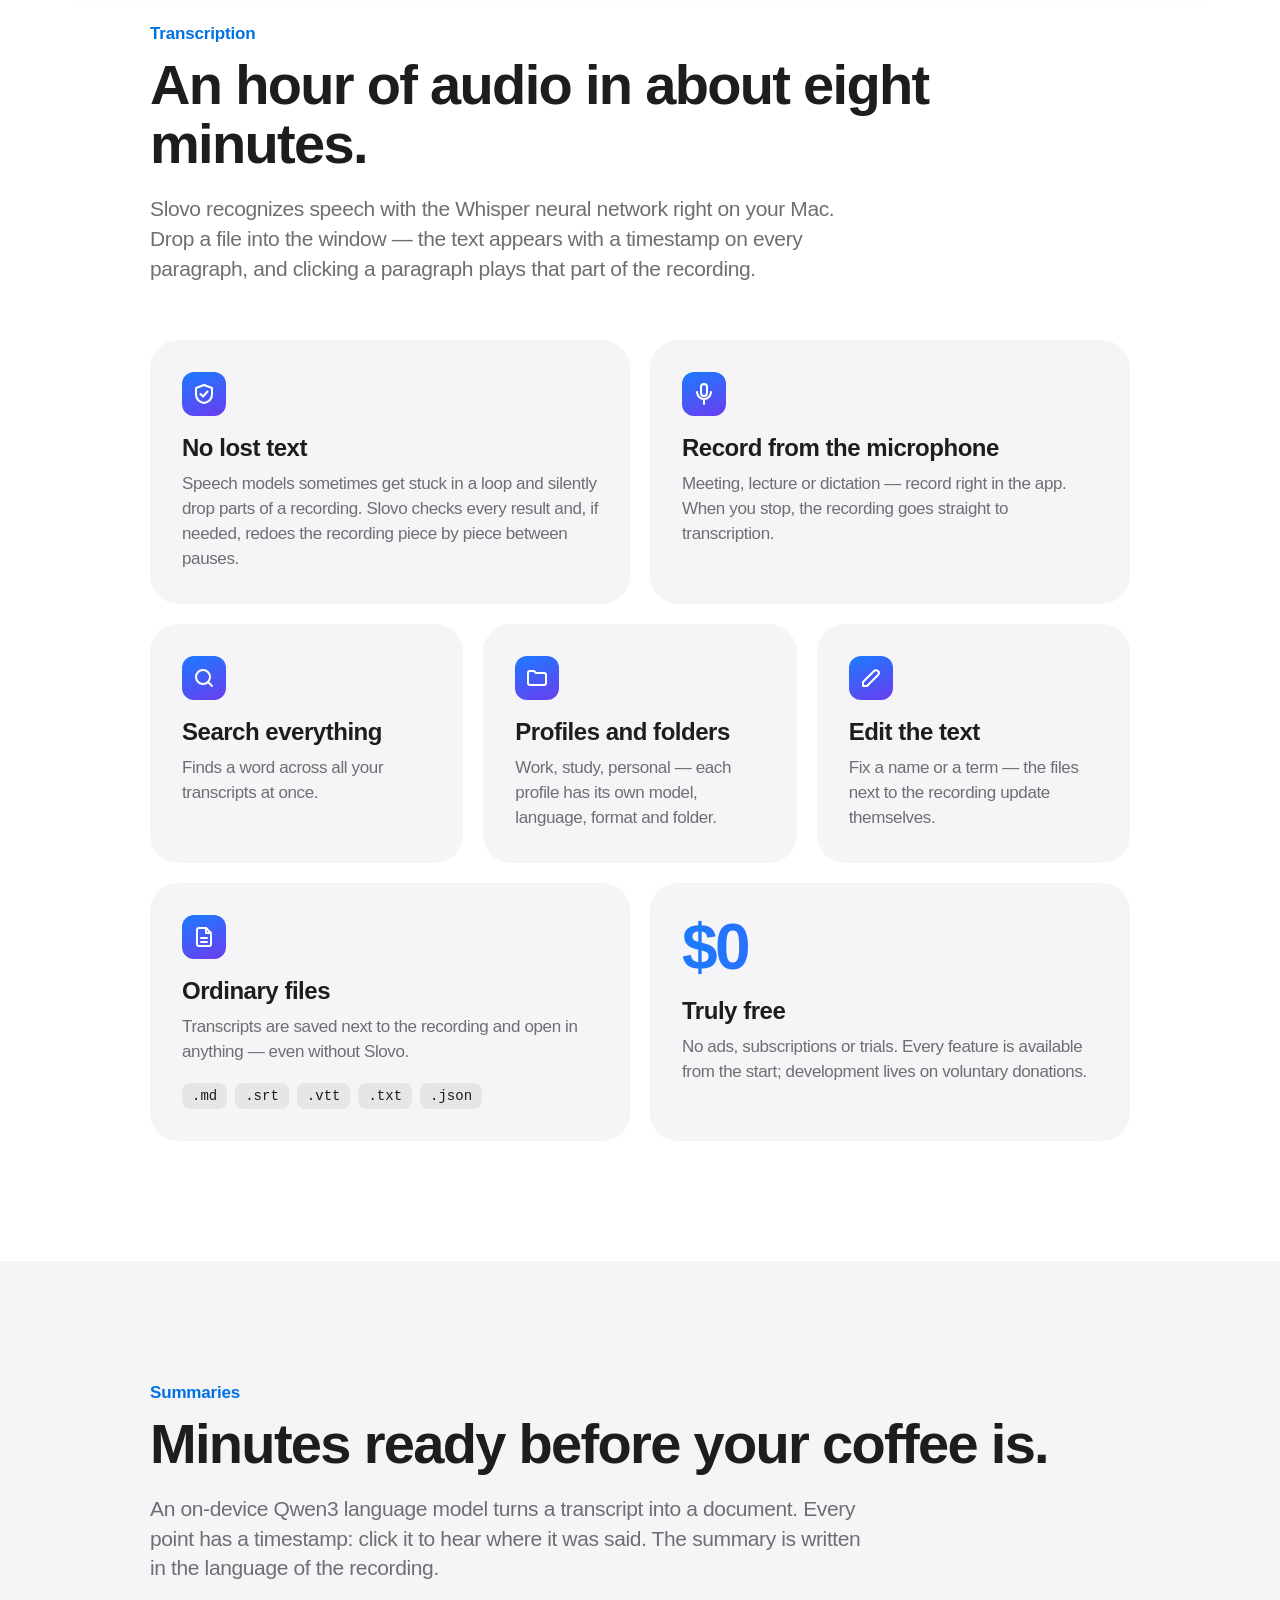
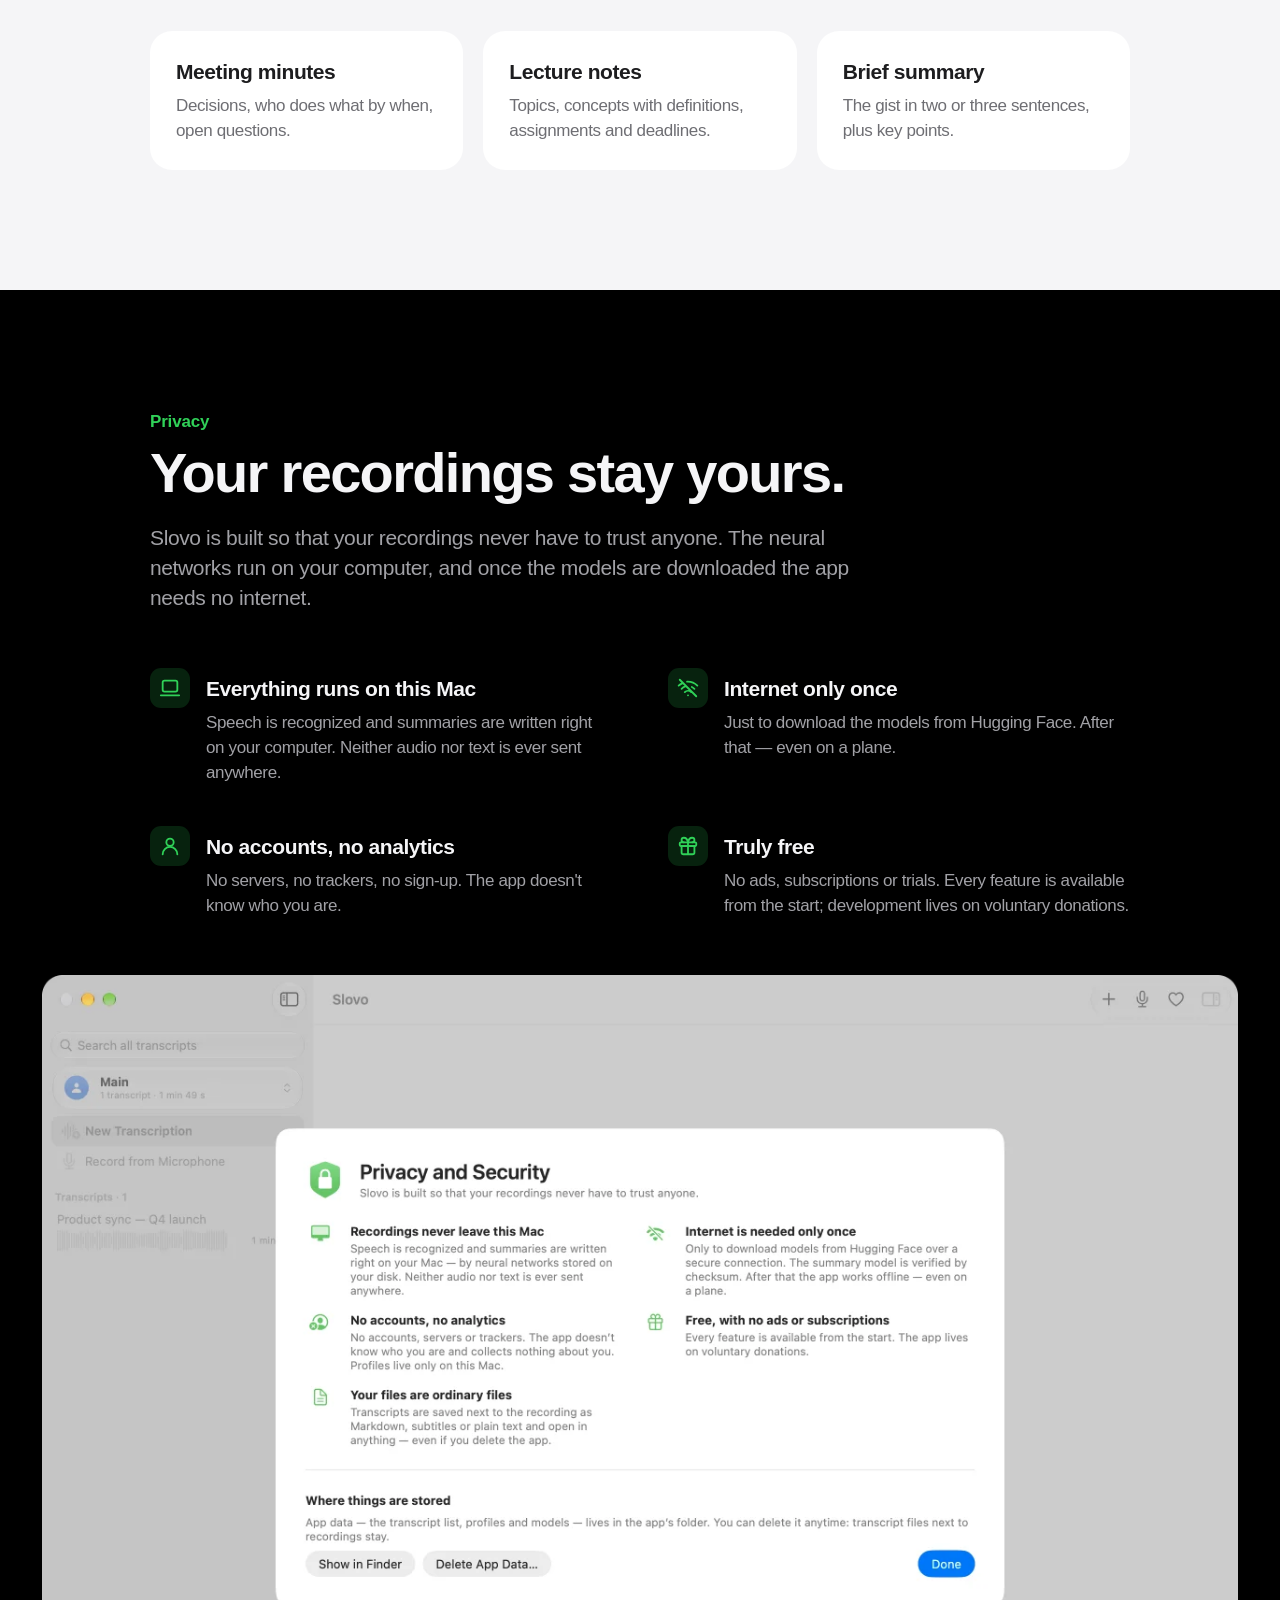
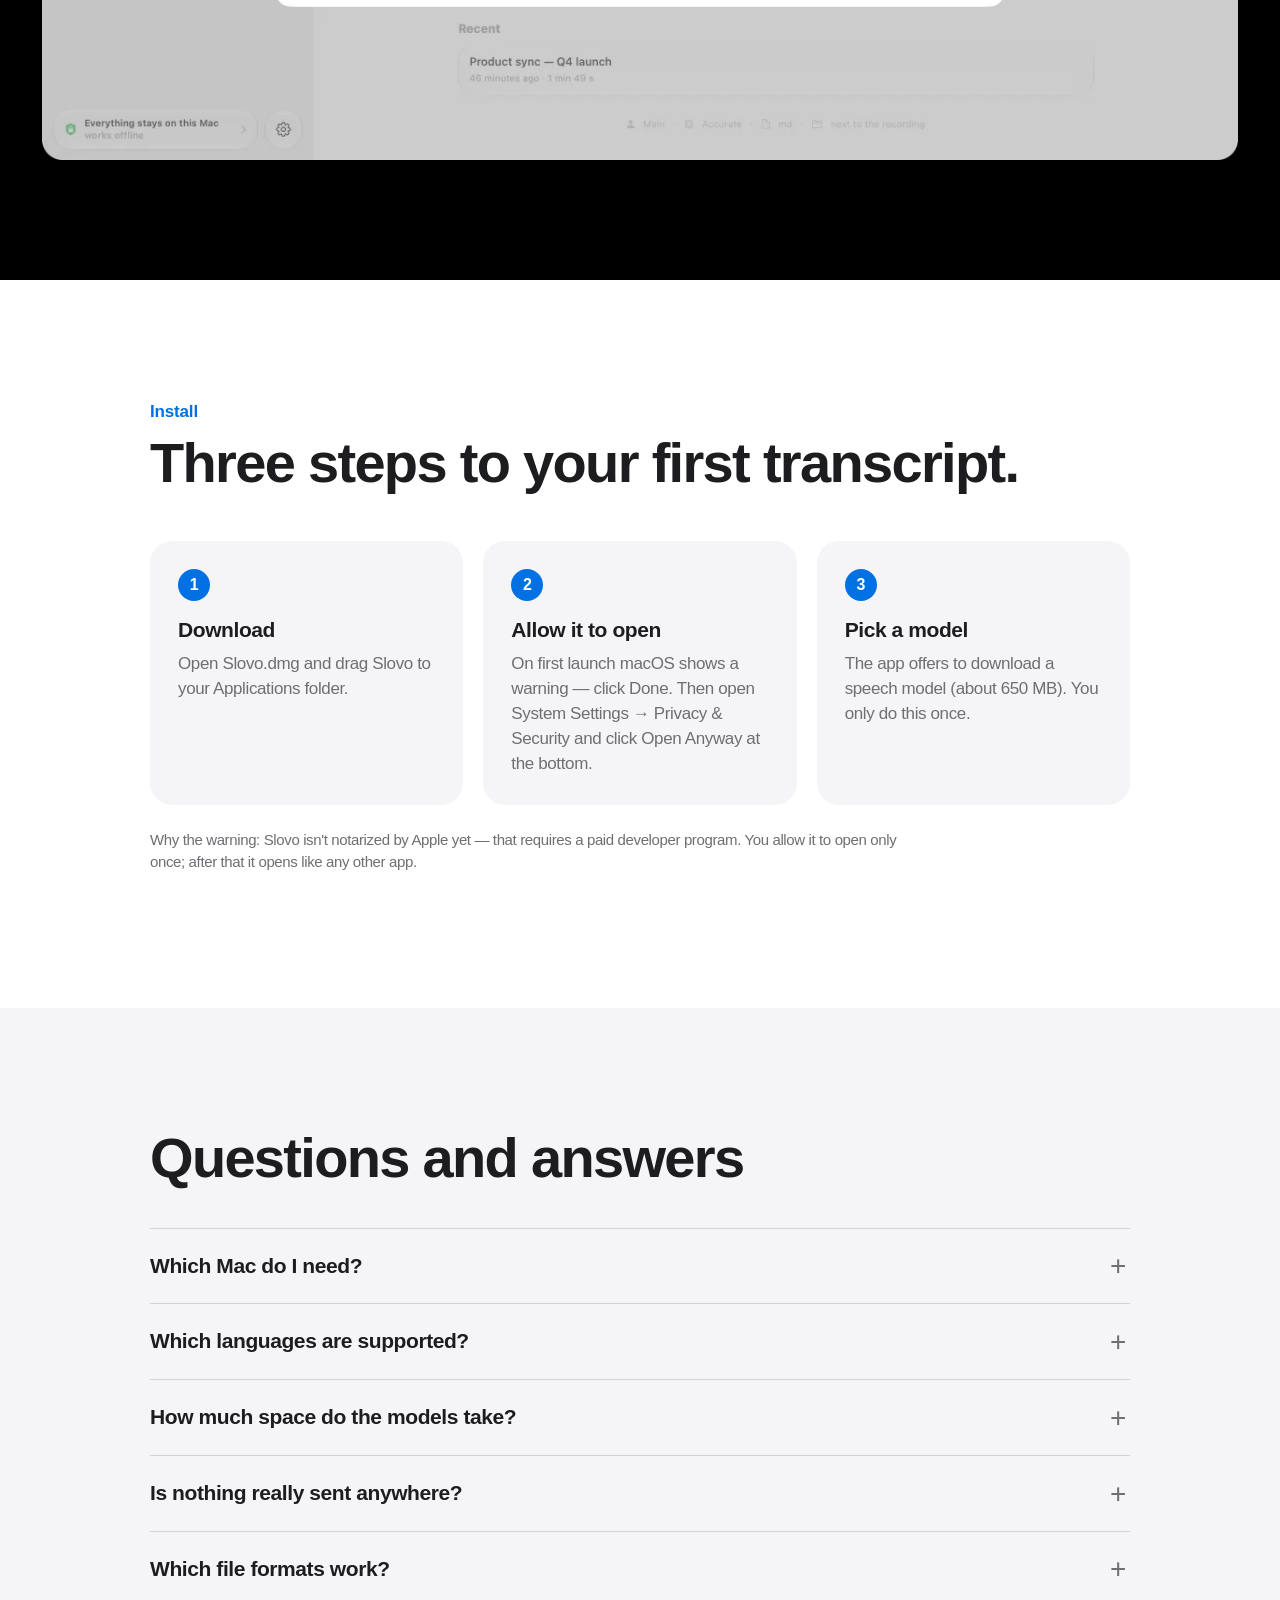
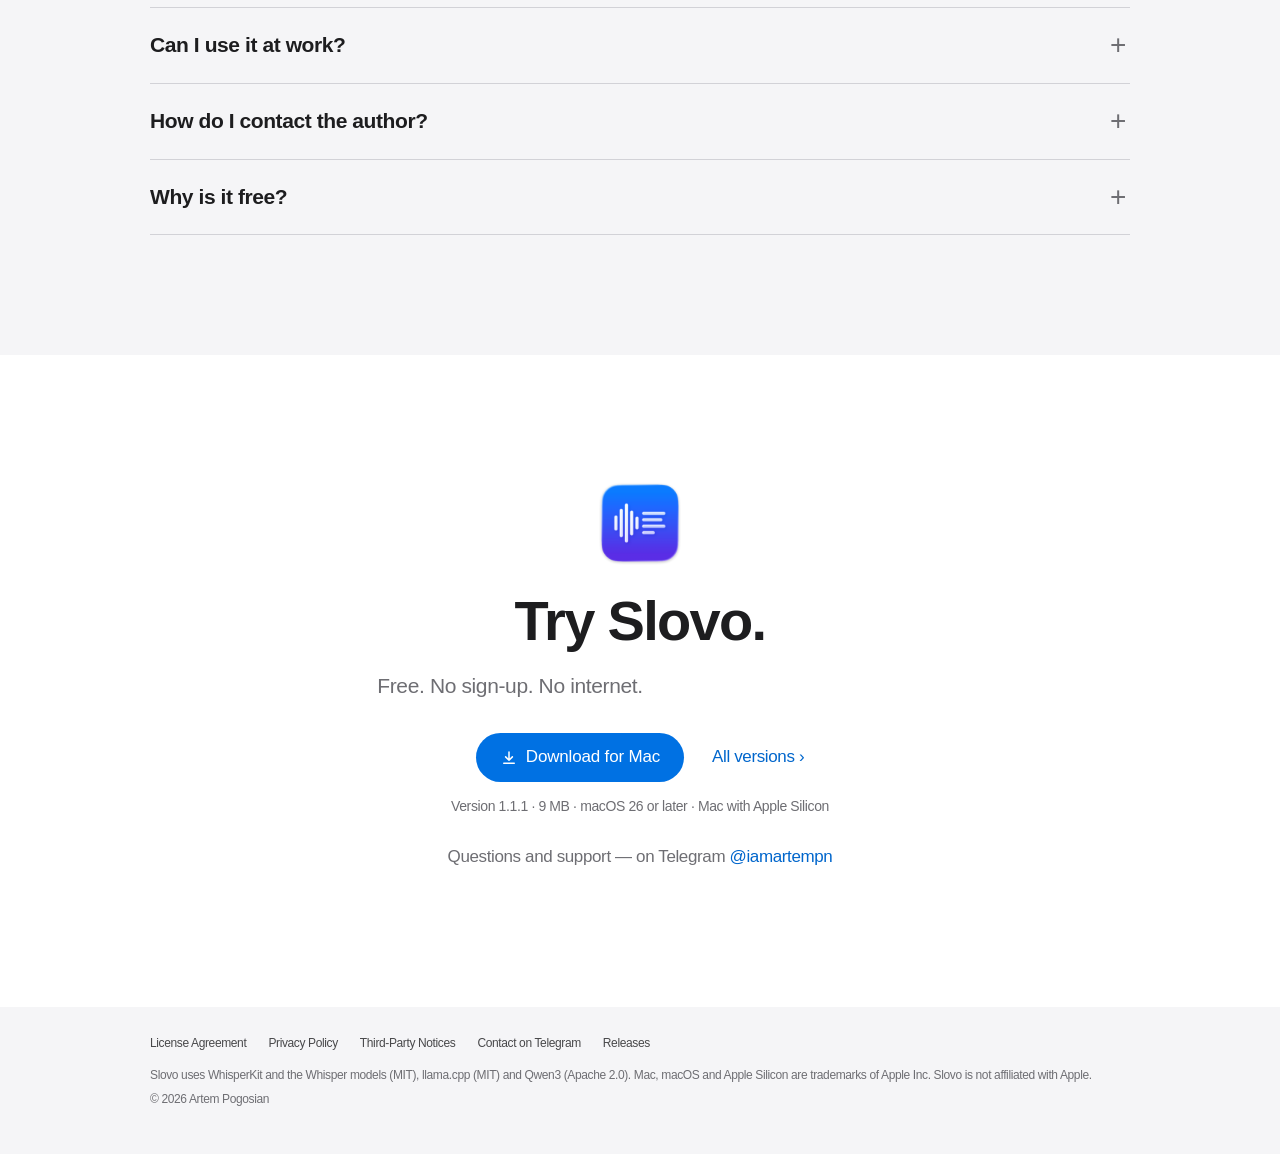
==== commit 362b1b9d: "Сайт 1.1.1: связь в Telegram, окно приватности целиком" ====
--- a/index.html
+++ b/index.html
@@ -34,7 +34,7 @@
     <p class="tagline">Речь в текст. Прямо на вашем Mac.</p>
     <p class="lead">Расшифровывает совещания, лекции и интервью, пишет протоколы и конспекты. Записи не покидают компьютер — ни звук, ни текст.</p>
     <div class="cta"><a class="btn" href="https://github.com/iamartempn/slovo/releases/latest/download/Slovo.dmg"><svg viewBox="0 0 24 24" fill="none" stroke="currentColor" stroke-width="2" stroke-linecap="round" stroke-linejoin="round"><path d="M12 4v11m0 0-4.5-4.5M12 15l4.5-4.5M5 19h14"/></svg>Скачать для Mac</a><a class="text-link" href="#features">Что умеет</a></div>
-    <p class="meta">Версия 1.1.0 · 9 МБ · macOS 26 и новее · Mac с Apple Silicon</p>
+    <p class="meta">Версия 1.1.1 · 9 МБ · macOS 26 и новее · Mac с Apple Silicon</p>
     <div class="badges"><span class="badge"><svg viewBox="0 0 24 24" fill="none" stroke="currentColor" stroke-width="2" stroke-linecap="round" stroke-linejoin="round"><path d="M3 3l18 18M8.5 16.5a5 5 0 0 1 7 0M5 12.9a10 10 0 0 1 4.2-2.6M19 12.9a10 10 0 0 0-2.8-2M1.8 9.4a15 15 0 0 1 3.9-2.5M22.2 9.4A15 15 0 0 0 11 5.1M12 20h.01"/></svg>Без интернета</span><span class="badge"><svg viewBox="0 0 24 24" fill="none" stroke="currentColor" stroke-width="2" stroke-linecap="round" stroke-linejoin="round"><circle cx="12" cy="8" r="4"/><path d="M4 21a8 8 0 0 1 16 0"/></svg>Без регистрации</span><span class="badge"><svg viewBox="0 0 24 24" fill="none" stroke="currentColor" stroke-width="2" stroke-linecap="round" stroke-linejoin="round"><rect x="3" y="8" width="18" height="4" rx="1"/><path d="M12 8v13M19 12v7a2 2 0 0 1-2 2H7a2 2 0 0 1-2-2v-7M7.5 8a2.5 2.5 0 0 1 0-5C11 3 12 8 12 8s1-5 4.5-5a2.5 2.5 0 0 1 0 5"/></svg>Бесплатно</span></div>
   </div>
   <img class="shot" src="img/reader-ru-1280.webp" srcset="img/reader-ru-1280.webp 1280w, img/reader-ru-2560.webp 2560w" sizes="(max-width: 1240px) 100vw, 1180px" width="2560" height="1680" alt="Окно Слова: расшифровка совещания и протокол с таймкодами" fetchpriority="high">
@@ -96,14 +96,14 @@
     <p class="eyebrow">Установка</p>
     <h2>Три шага до первой расшифровки.</h2>
     <div class="steps"><div class="step reveal"><h3>Скачайте</h3><p>Откройте файл Slovo.dmg и перетащите Слово в папку «Программы».</p></div><div class="step reveal"><h3>Разрешите запуск</h3><p>При первом запуске macOS покажет предупреждение — нажмите «Готово». Затем откройте «Системные настройки» → «Конфиденциальность и безопасность» и внизу нажмите «Все равно открыть».</p></div><div class="step reveal"><h3>Выберите модель</h3><p>Приложение предложит скачать модель распознавания (около 650 МБ). Это нужно сделать один раз.</p></div></div>
-    <p class="note">Почему предупреждение: Слово пока не прошло нотаризацию Apple — это платная программа для разработчиков. Приложение подписано сертификатом разработчика, а разрешение на запуск дается один раз.</p>
+    <p class="note">Почему предупреждение: Слово пока не прошло нотаризацию Apple — это платная программа для разработчиков. Разрешение на запуск дается один раз, дальше приложение открывается как обычно.</p>
   </div>
 </section>
 
 <section class="alt" id="faq">
   <div class="wrap">
     <h2>Вопросы и ответы</h2>
-    <div class="faq"><details><summary>Какой Mac нужен?</summary><p>Mac с процессором Apple Silicon (M1 и новее) и macOS 26 или новее. Для саммари желательно от 8 ГБ памяти.</p></details><details><summary>Какие языки поддерживаются?</summary><p>Интерфейс — русский и английский. Расшифровывать можно русскую и английскую речь; язык записи выбирается в настройках профиля.</p></details><details><summary>Сколько места займут модели?</summary><p>Модель «Точная» — около 650 МБ, «Быстрая» — около 80 МБ. Модель для саммари — 2,5 ГБ, ее можно не качать, если саммари не нужны. Удалить модели можно в любой момент.</p></details><details><summary>Точно ли ничего не отправляется?</summary><p>Да. Приложение выходит в сеть только чтобы скачать модели с Hugging Face — по вашему выбору. Проверить это можно отключив интернет: после загрузки моделей все работает так же.</p></details><details><summary>Какие форматы записей подходят?</summary><p>Звук и видео, которые читает macOS: m4a, mp3, wav, aiff, flac, mp4, mov, 3gp и другие. Ogg Vorbis и WebM система не читает.</p></details><details><summary>Можно ли пользоваться на работе?</summary><p>Да, лицензия разрешает использование в том числе в коммерческих целях. Перед записью разговора убедитесь, что это разрешено и участники согласны.</p></details><details><summary>Почему бесплатно?</summary><p>Потому что так задумано. Если приложение экономит вам время, его можно поддержать пожертвованием — но это добровольно, и никаких ограничений без него нет.</p></details></div>
+    <div class="faq"><details><summary>Какой Mac нужен?</summary><p>Mac с процессором Apple Silicon (M1 и новее) и macOS 26 или новее. Для саммари желательно от 8 ГБ памяти.</p></details><details><summary>Какие языки поддерживаются?</summary><p>Интерфейс — русский и английский. Расшифровывать можно русскую и английскую речь; язык записи выбирается в настройках профиля.</p></details><details><summary>Сколько места займут модели?</summary><p>Модель «Точная» — около 650 МБ, «Быстрая» — около 80 МБ. Модель для саммари — 2,5 ГБ, ее можно не качать, если саммари не нужны. Удалить модели можно в любой момент.</p></details><details><summary>Точно ли ничего не отправляется?</summary><p>Да. Приложение выходит в сеть только чтобы скачать модели с Hugging Face — по вашему выбору. Проверить это можно отключив интернет: после загрузки моделей все работает так же.</p></details><details><summary>Какие форматы записей подходят?</summary><p>Звук и видео, которые читает macOS: m4a, mp3, wav, aiff, flac, mp4, mov, 3gp и другие. Ogg Vorbis и WebM система не читает.</p></details><details><summary>Можно ли пользоваться на работе?</summary><p>Да, лицензия разрешает использование в том числе в коммерческих целях. Перед записью разговора убедитесь, что это разрешено и участники согласны.</p></details><details><summary>Как связаться с автором?</summary><p>Пишите в Telegram @iamartempn — туда же вопросы, ошибки и предложения.</p></details><details><summary>Почему бесплатно?</summary><p>Потому что так задумано. Если приложение экономит вам время, его можно поддержать пожертвованием — но это добровольно, и никаких ограничений без него нет.</p></details></div>
   </div>
 </section>
 
@@ -113,13 +113,14 @@
     <h2>Попробуйте Слово.</h2>
     <p class="section-lead">Бесплатно. Без регистрации. Без интернета.</p>
     <div class="cta"><a class="btn" href="https://github.com/iamartempn/slovo/releases/latest/download/Slovo.dmg"><svg viewBox="0 0 24 24" fill="none" stroke="currentColor" stroke-width="2" stroke-linecap="round" stroke-linejoin="round"><path d="M12 4v11m0 0-4.5-4.5M12 15l4.5-4.5M5 19h14"/></svg>Скачать для Mac</a><a class="text-link" href="https://github.com/iamartempn/slovo/releases">Все версии</a></div>
-    <p class="meta">Версия 1.1.0 · 9 МБ · macOS 26 и новее · Mac с Apple Silicon</p>
+    <p class="meta">Версия 1.1.1 · 9 МБ · macOS 26 и новее · Mac с Apple Silicon</p>
+    <p class="support">Вопросы и поддержка — в Telegram <a href="https://t.me/iamartempn">@iamartempn</a></p>
   </div>
 </section>
 </main>
 
 <footer><div class="wrap">
-  <div class="links"><a href="license.html">Лицензионное соглашение</a><a href="privacy.html">Политика конфиденциальности</a><a href="third-party.txt">Сторонние компоненты</a><a href="https://github.com/iamartempn/slovo/issues">Сообщить об ошибке</a><a href="https://github.com/iamartempn/slovo/releases">Выпуски</a></div>
+  <div class="links"><a href="license.html">Лицензионное соглашение</a><a href="privacy.html">Политика конфиденциальности</a><a href="third-party.txt">Сторонние компоненты</a><a href="https://t.me/iamartempn">Связаться в Telegram</a><a href="https://github.com/iamartempn/slovo/releases">Выпуски</a></div>
   <p>Слово использует WhisperKit и модели Whisper (MIT), llama.cpp (MIT) и Qwen3 (Apache 2.0). Mac, macOS и Apple Silicon — товарные знаки Apple Inc. Слово не связано с Apple.</p>
   <p>© 2026 Артем Погосян</p>
 </div></footer>
--- a/style.css
+++ b/style.css
@@ -216,6 +216,7 @@
 
 /* ---------- скачивание внизу ---------- */
 .final { text-align: center; }
+.final .support { margin-top: 28px; font-size: 17px; color: var(--muted); }
 .final .icon { width: 96px; height: 96px; margin: 0 auto 20px; }
 
 /* ---------- подвал ---------- */
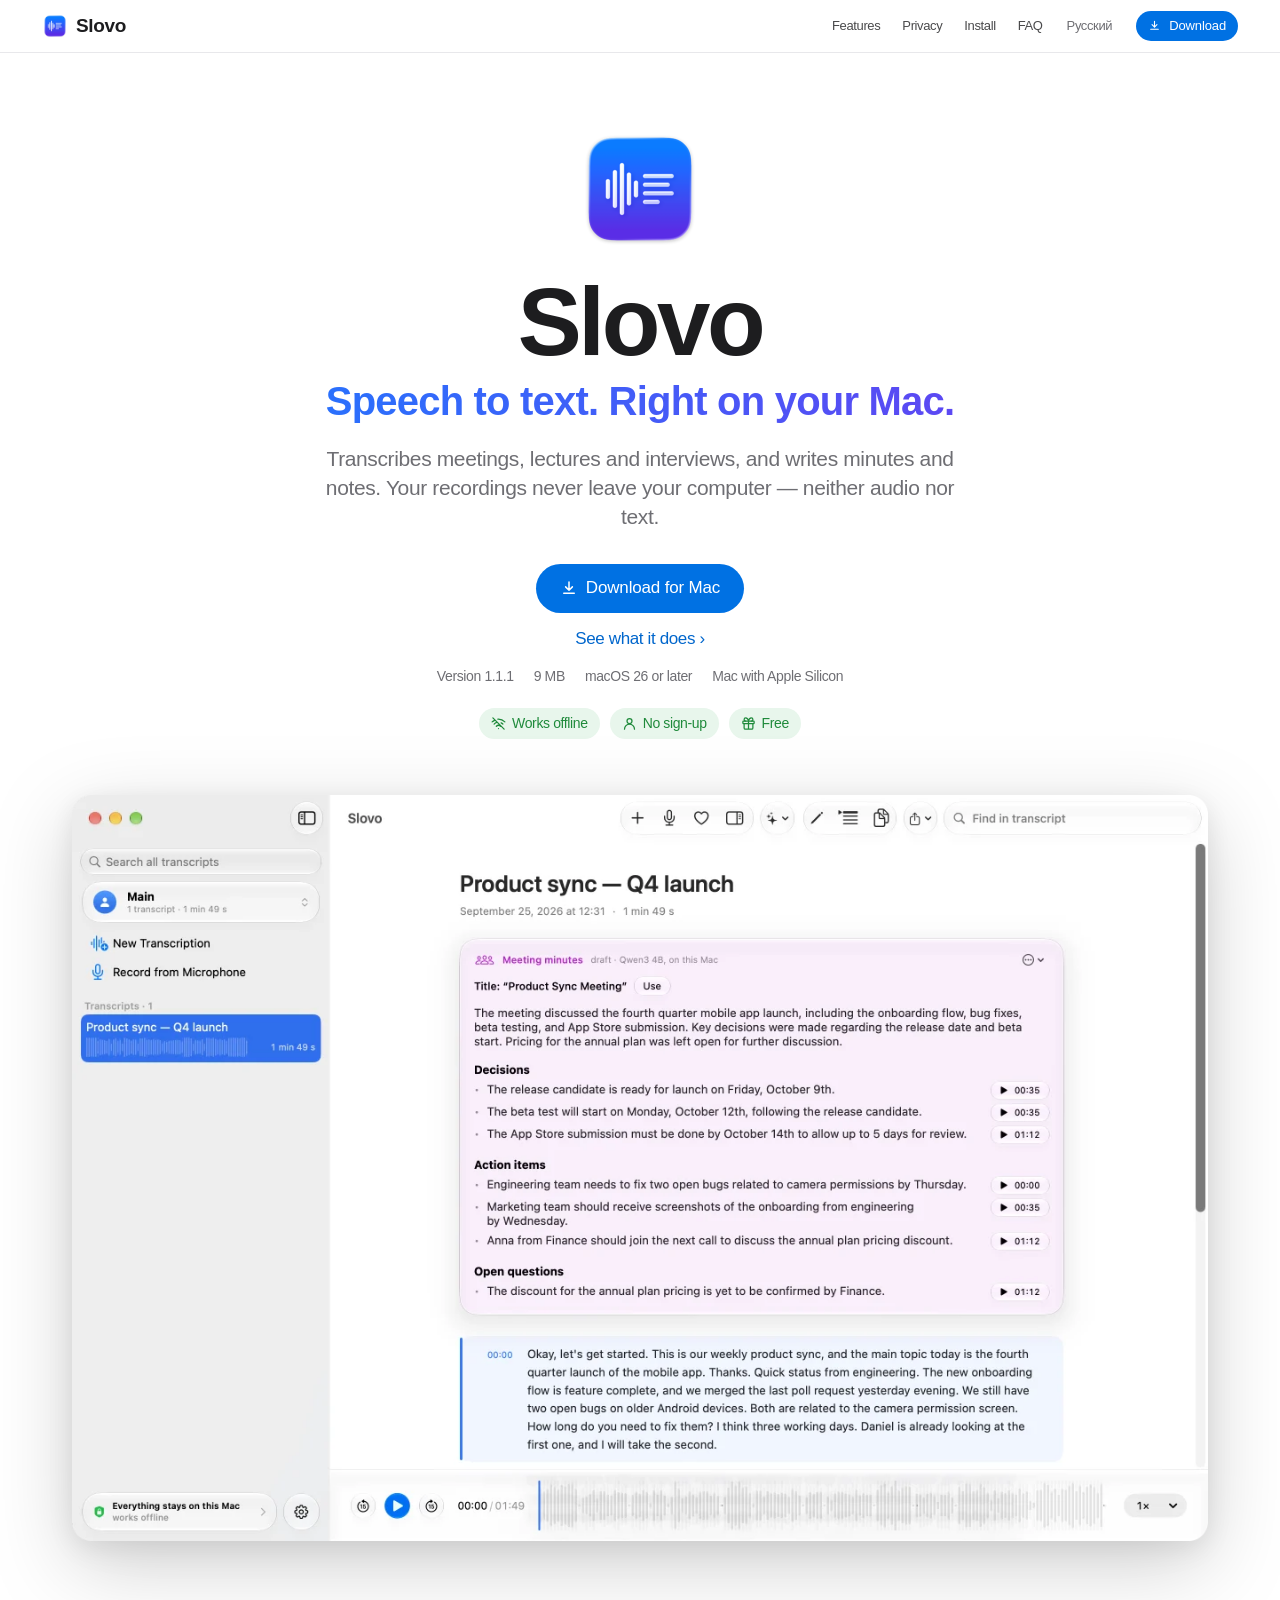
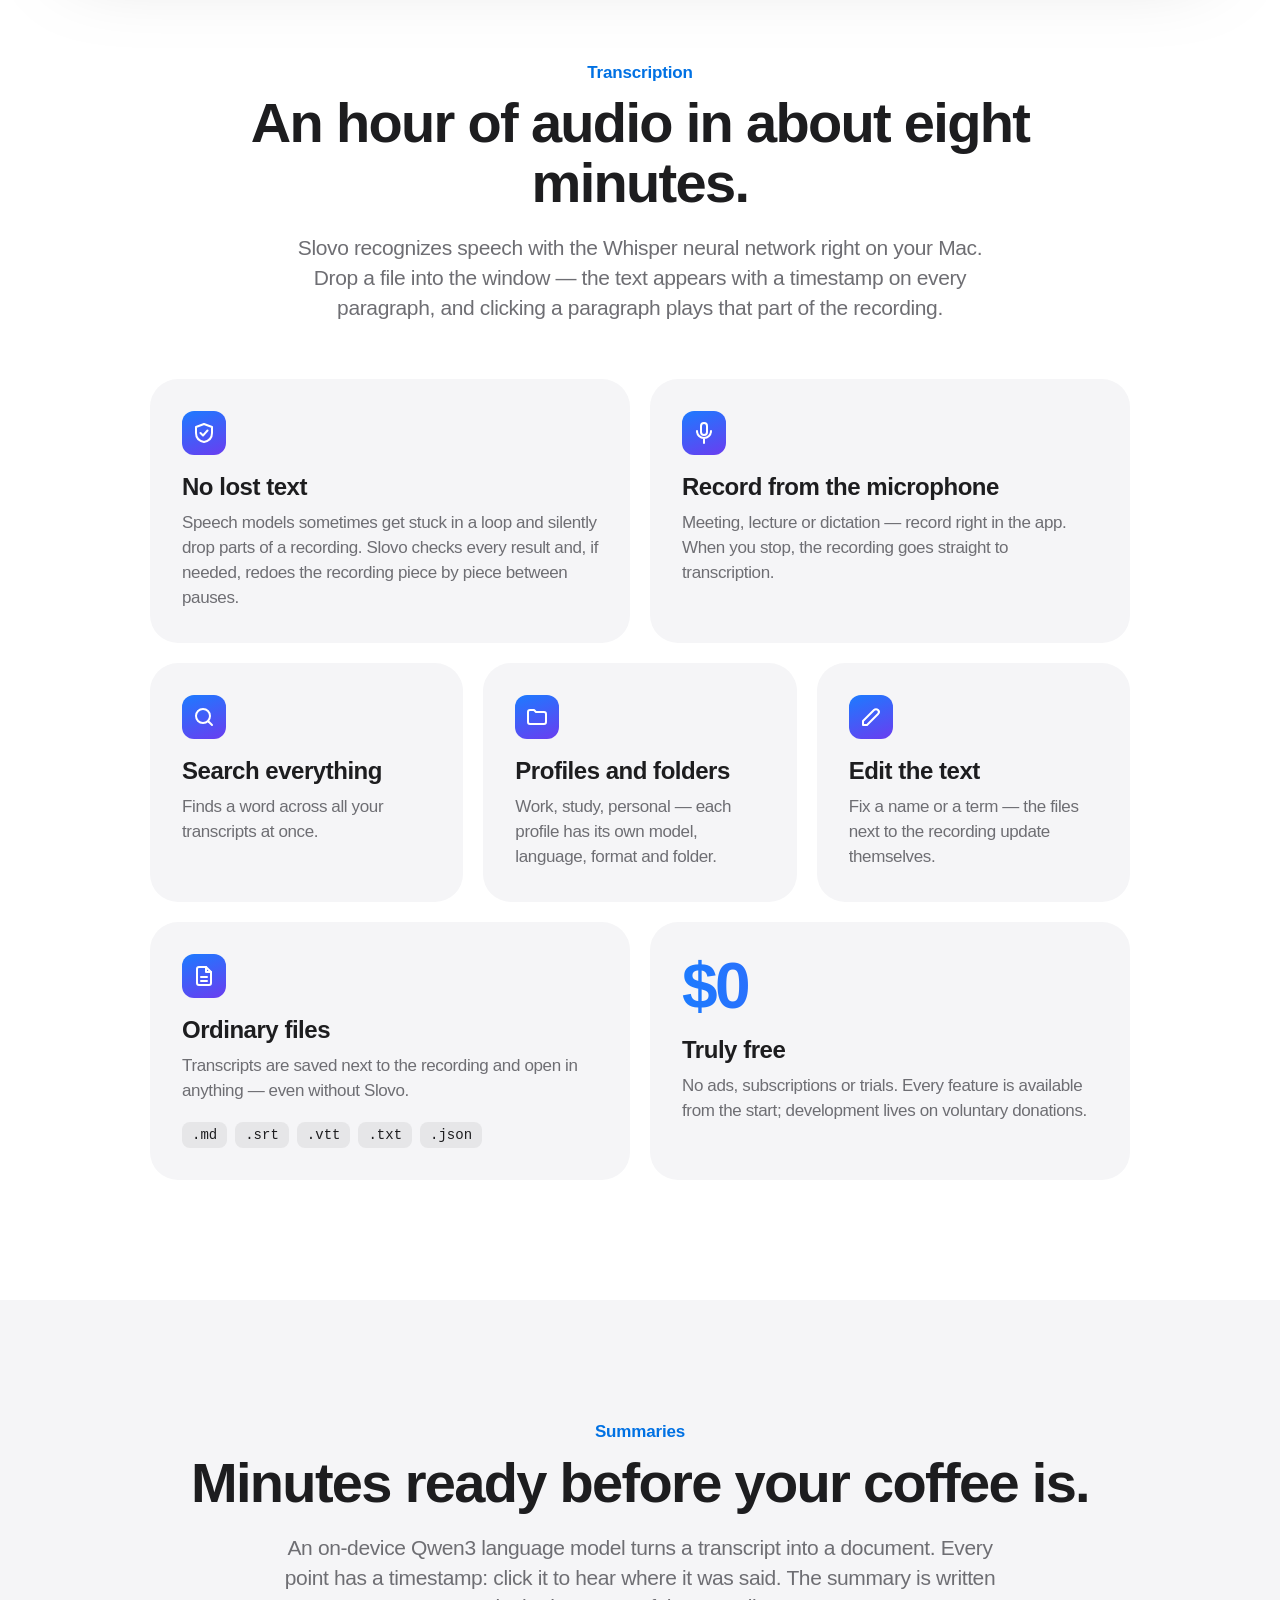
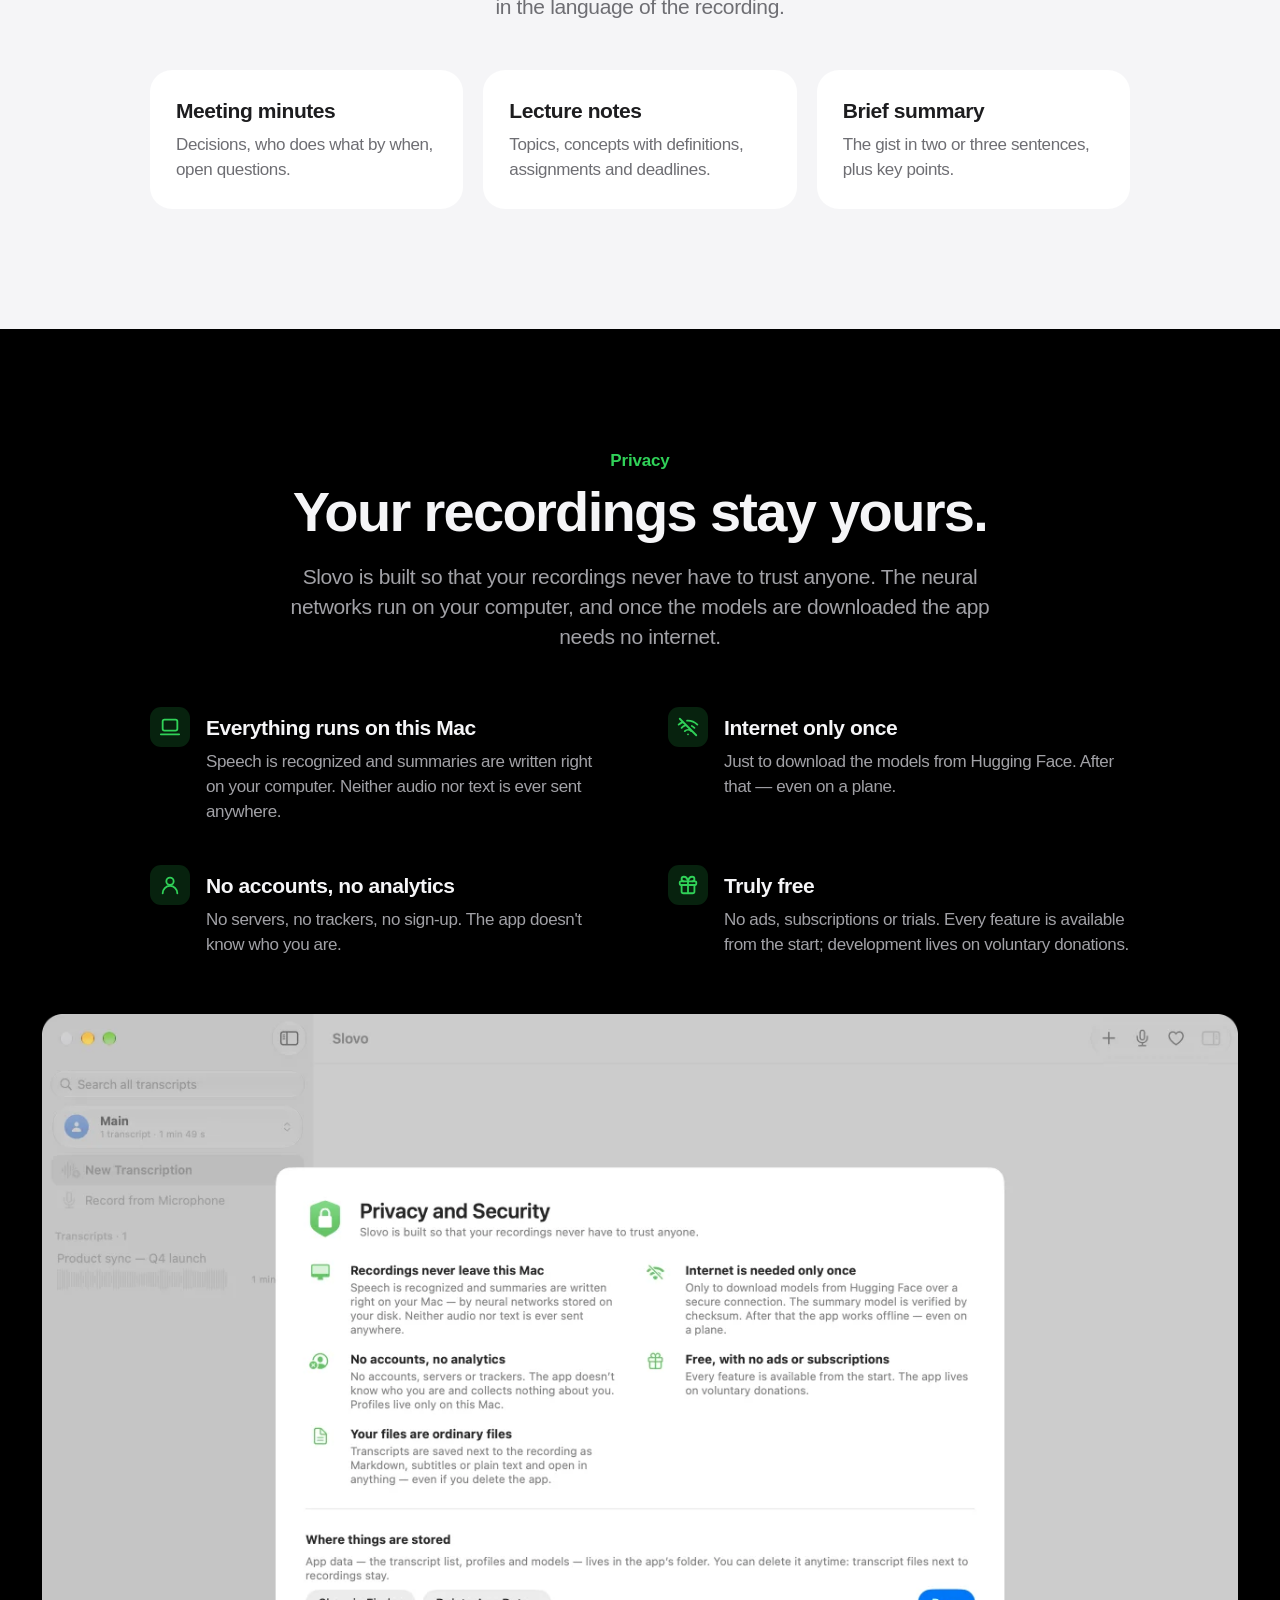
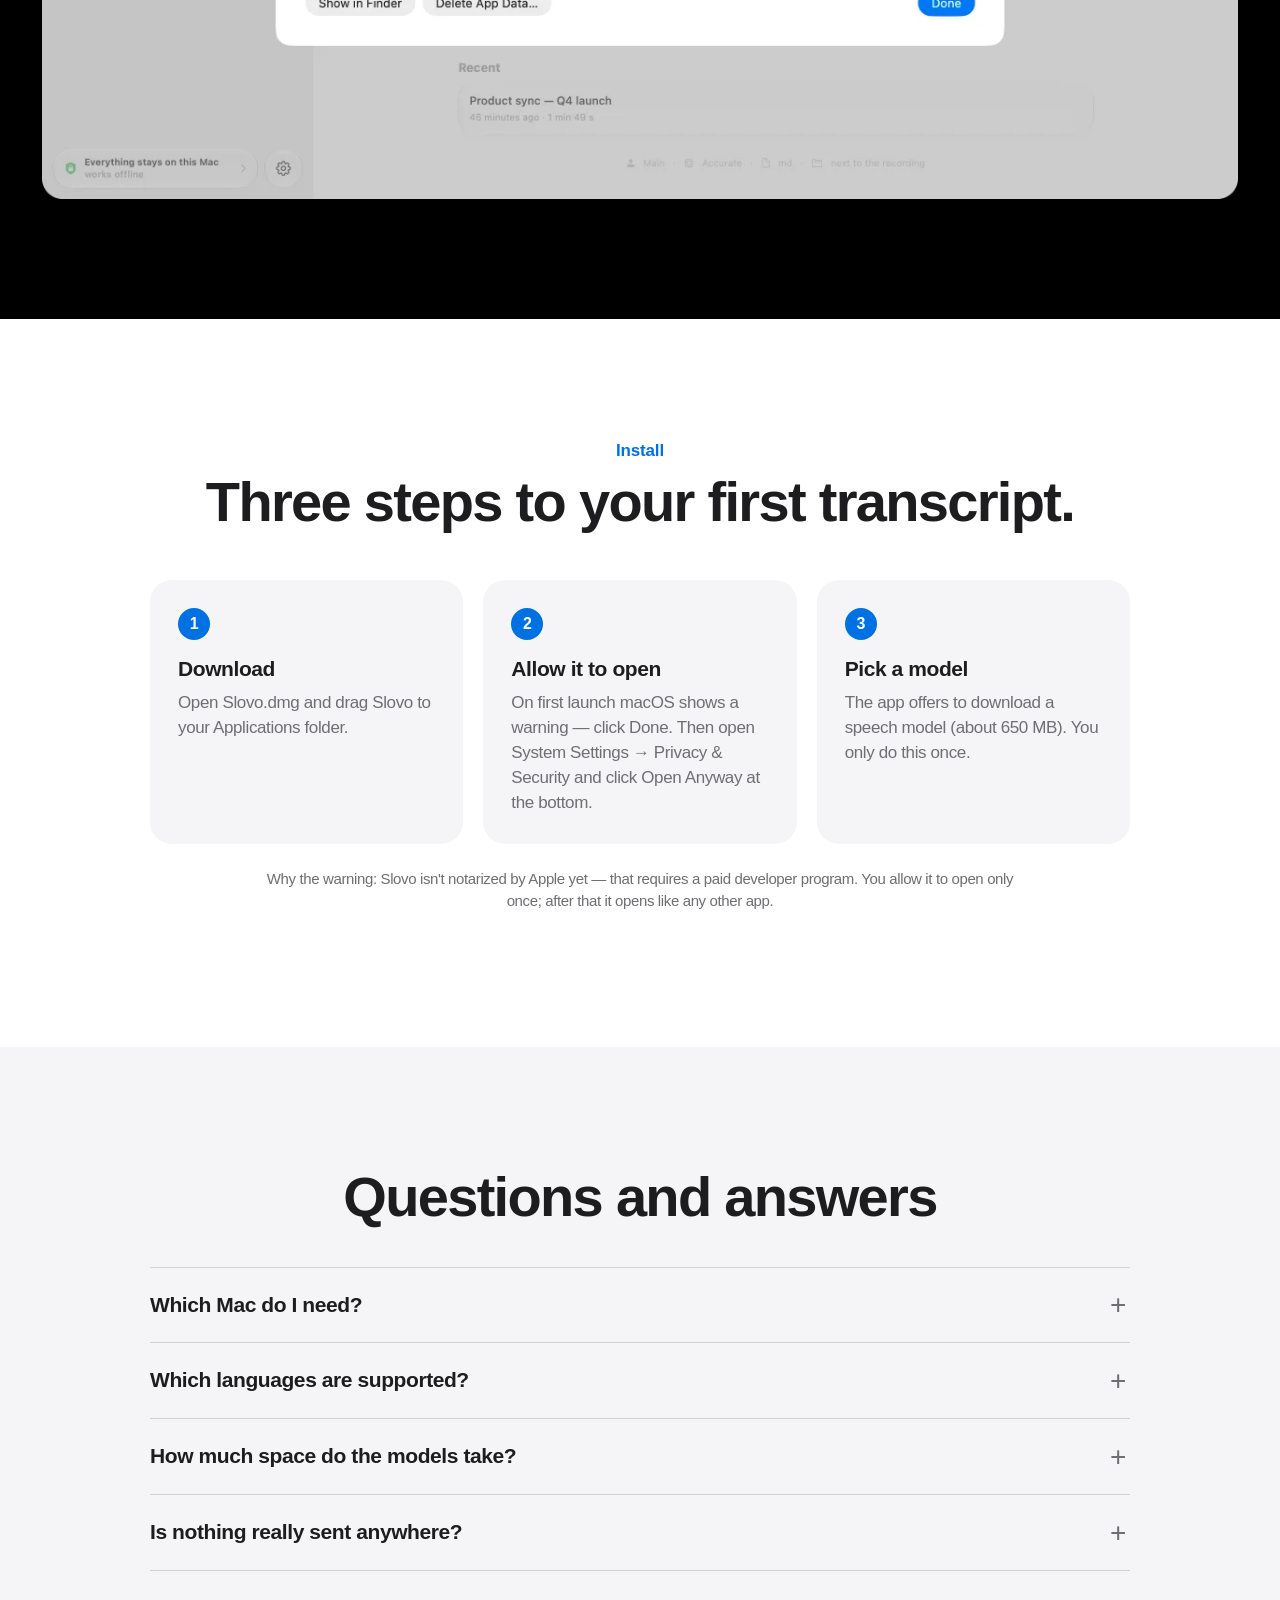
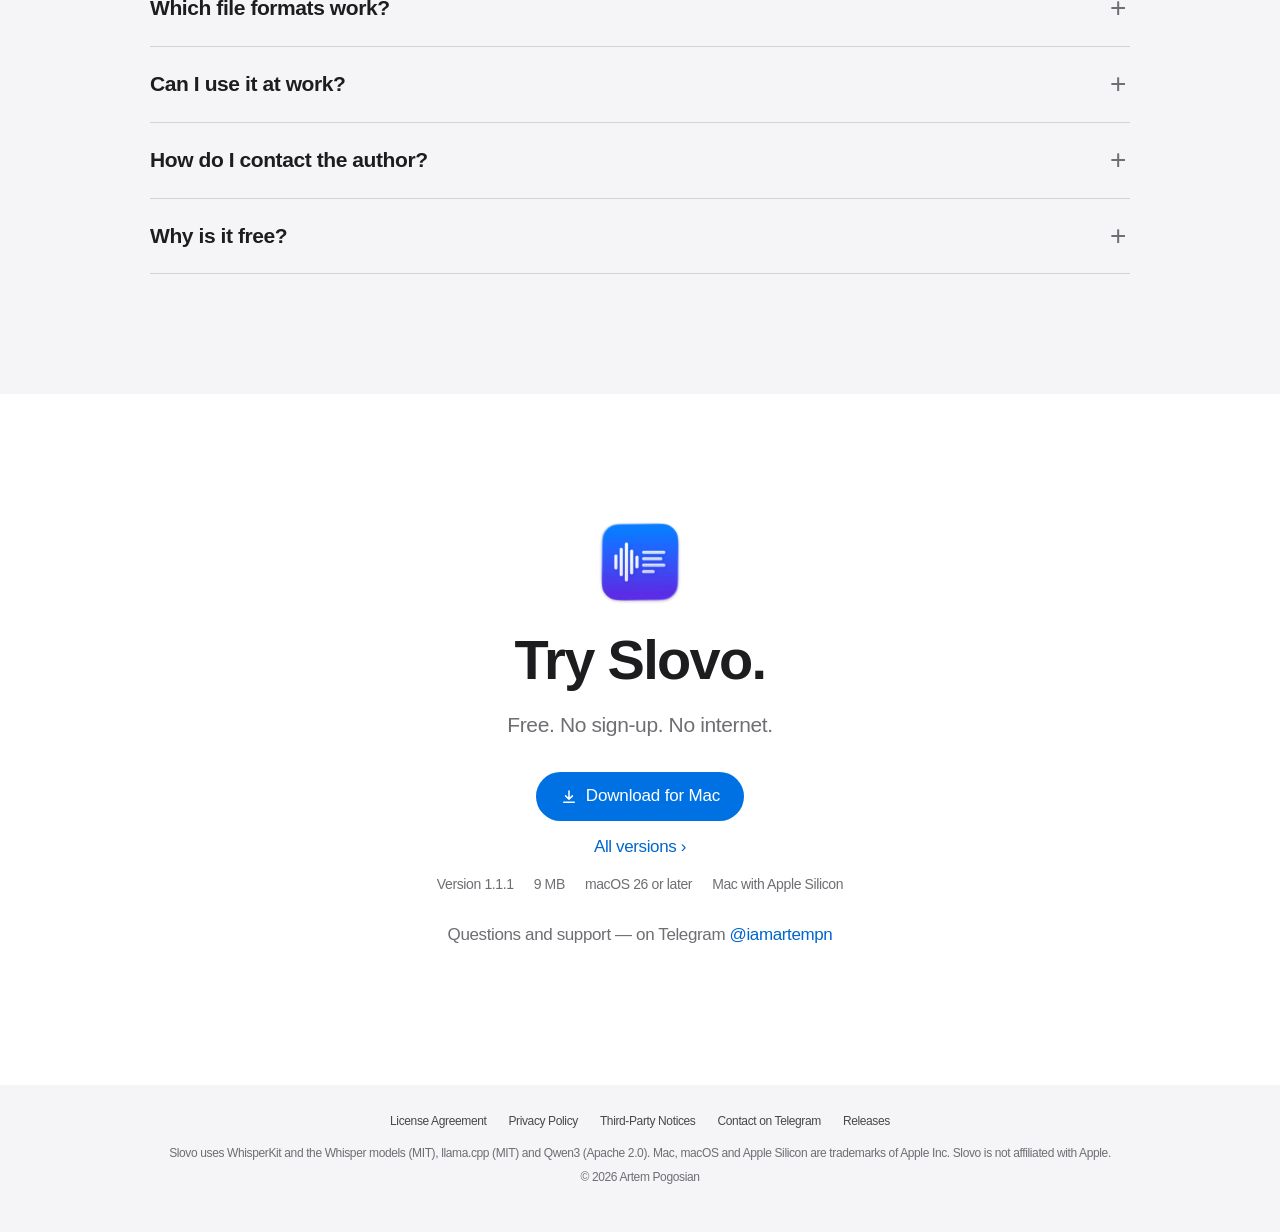
==== commit ef231726: "Сайт: элементы по центру, без точек-разделителей" ====
--- a/index.html
+++ b/index.html
@@ -34,14 +34,14 @@
     <p class="tagline">Речь в текст. Прямо на вашем Mac.</p>
     <p class="lead">Расшифровывает совещания, лекции и интервью, пишет протоколы и конспекты. Записи не покидают компьютер — ни звук, ни текст.</p>
     <div class="cta"><a class="btn" href="https://github.com/iamartempn/slovo/releases/latest/download/Slovo.dmg"><svg viewBox="0 0 24 24" fill="none" stroke="currentColor" stroke-width="2" stroke-linecap="round" stroke-linejoin="round"><path d="M12 4v11m0 0-4.5-4.5M12 15l4.5-4.5M5 19h14"/></svg>Скачать для Mac</a><a class="text-link" href="#features">Что умеет</a></div>
-    <p class="meta">Версия 1.1.1 · 9 МБ · macOS 26 и новее · Mac с Apple Silicon</p>
+    <p class="meta"><span>Версия 1.1.1</span><span>9 МБ</span><span>macOS 26 и новее</span><span>Mac с Apple Silicon</span></p>
     <div class="badges"><span class="badge"><svg viewBox="0 0 24 24" fill="none" stroke="currentColor" stroke-width="2" stroke-linecap="round" stroke-linejoin="round"><path d="M3 3l18 18M8.5 16.5a5 5 0 0 1 7 0M5 12.9a10 10 0 0 1 4.2-2.6M19 12.9a10 10 0 0 0-2.8-2M1.8 9.4a15 15 0 0 1 3.9-2.5M22.2 9.4A15 15 0 0 0 11 5.1M12 20h.01"/></svg>Без интернета</span><span class="badge"><svg viewBox="0 0 24 24" fill="none" stroke="currentColor" stroke-width="2" stroke-linecap="round" stroke-linejoin="round"><circle cx="12" cy="8" r="4"/><path d="M4 21a8 8 0 0 1 16 0"/></svg>Без регистрации</span><span class="badge"><svg viewBox="0 0 24 24" fill="none" stroke="currentColor" stroke-width="2" stroke-linecap="round" stroke-linejoin="round"><rect x="3" y="8" width="18" height="4" rx="1"/><path d="M12 8v13M19 12v7a2 2 0 0 1-2 2H7a2 2 0 0 1-2-2v-7M7.5 8a2.5 2.5 0 0 1 0-5C11 3 12 8 12 8s1-5 4.5-5a2.5 2.5 0 0 1 0 5"/></svg>Бесплатно</span></div>
   </div>
   <img class="shot" src="img/reader-ru-1280.webp" srcset="img/reader-ru-1280.webp 1280w, img/reader-ru-2560.webp 2560w" sizes="(max-width: 1240px) 100vw, 1180px" width="2560" height="1680" alt="Окно Слова: расшифровка совещания и протокол с таймкодами" fetchpriority="high">
 </header>
 
 <section id="features">
-  <div class="wrap">
+  <div class="wrap center">
     <p class="eyebrow">Расшифровка</p>
     <h2>Час записи — примерно за восемь минут.</h2>
     <p class="section-lead">Слово распознает речь нейросетью Whisper прямо на вашем Mac. Перетащите файл в окно — текст появится с таймкодами у каждого абзаца, а щелчок по абзацу проиграет это место записи.</p>
@@ -65,7 +65,7 @@
 </section>
 
 <section class="alt" id="summary">
-  <div class="wrap">
+  <div class="wrap center">
     <p class="eyebrow">Саммари</p>
     <h2>Протокол готов, пока вы наливаете кофе.</h2>
     <p class="section-lead">Локальная языковая модель Qwen3 превращает расшифровку в документ. У каждого пункта таймкод: щелкните — и услышите, где об этом говорили. Итог пишется на языке записи.</p>
@@ -74,7 +74,7 @@
 </section>
 
 <section class="dark" id="privacy">
-  <div class="wrap">
+  <div class="wrap center">
     <p class="eyebrow">Приватность</p>
     <h2>Ваши записи остаются вашими.</h2>
     <p class="section-lead">Слово сделано так, чтобы вашим записям не нужно было никому доверять. Нейросети работают на вашем компьютере, а приложению после загрузки моделей не нужен интернет.</p>
@@ -92,7 +92,7 @@
 </section>
 
 <section id="install">
-  <div class="wrap">
+  <div class="wrap center">
     <p class="eyebrow">Установка</p>
     <h2>Три шага до первой расшифровки.</h2>
     <div class="steps"><div class="step reveal"><h3>Скачайте</h3><p>Откройте файл Slovo.dmg и перетащите Слово в папку «Программы».</p></div><div class="step reveal"><h3>Разрешите запуск</h3><p>При первом запуске macOS покажет предупреждение — нажмите «Готово». Затем откройте «Системные настройки» → «Конфиденциальность и безопасность» и внизу нажмите «Все равно открыть».</p></div><div class="step reveal"><h3>Выберите модель</h3><p>Приложение предложит скачать модель распознавания (около 650 МБ). Это нужно сделать один раз.</p></div></div>
@@ -101,7 +101,7 @@
 </section>
 
 <section class="alt" id="faq">
-  <div class="wrap">
+  <div class="wrap center">
     <h2>Вопросы и ответы</h2>
     <div class="faq"><details><summary>Какой Mac нужен?</summary><p>Mac с процессором Apple Silicon (M1 и новее) и macOS 26 или новее. Для саммари желательно от 8 ГБ памяти.</p></details><details><summary>Какие языки поддерживаются?</summary><p>Интерфейс — русский и английский. Расшифровывать можно русскую и английскую речь; язык записи выбирается в настройках профиля.</p></details><details><summary>Сколько места займут модели?</summary><p>Модель «Точная» — около 650 МБ, «Быстрая» — около 80 МБ. Модель для саммари — 2,5 ГБ, ее можно не качать, если саммари не нужны. Удалить модели можно в любой момент.</p></details><details><summary>Точно ли ничего не отправляется?</summary><p>Да. Приложение выходит в сеть только чтобы скачать модели с Hugging Face — по вашему выбору. Проверить это можно отключив интернет: после загрузки моделей все работает так же.</p></details><details><summary>Какие форматы записей подходят?</summary><p>Звук и видео, которые читает macOS: m4a, mp3, wav, aiff, flac, mp4, mov, 3gp и другие. Ogg Vorbis и WebM система не читает.</p></details><details><summary>Можно ли пользоваться на работе?</summary><p>Да, лицензия разрешает использование в том числе в коммерческих целях. Перед записью разговора убедитесь, что это разрешено и участники согласны.</p></details><details><summary>Как связаться с автором?</summary><p>Пишите в Telegram @iamartempn — туда же вопросы, ошибки и предложения.</p></details><details><summary>Почему бесплатно?</summary><p>Потому что так задумано. Если приложение экономит вам время, его можно поддержать пожертвованием — но это добровольно, и никаких ограничений без него нет.</p></details></div>
   </div>
@@ -113,7 +113,7 @@
     <h2>Попробуйте Слово.</h2>
     <p class="section-lead">Бесплатно. Без регистрации. Без интернета.</p>
     <div class="cta"><a class="btn" href="https://github.com/iamartempn/slovo/releases/latest/download/Slovo.dmg"><svg viewBox="0 0 24 24" fill="none" stroke="currentColor" stroke-width="2" stroke-linecap="round" stroke-linejoin="round"><path d="M12 4v11m0 0-4.5-4.5M12 15l4.5-4.5M5 19h14"/></svg>Скачать для Mac</a><a class="text-link" href="https://github.com/iamartempn/slovo/releases">Все версии</a></div>
-    <p class="meta">Версия 1.1.1 · 9 МБ · macOS 26 и новее · Mac с Apple Silicon</p>
+    <p class="meta"><span>Версия 1.1.1</span><span>9 МБ</span><span>macOS 26 и новее</span><span>Mac с Apple Silicon</span></p>
     <p class="support">Вопросы и поддержка — в Telegram <a href="https://t.me/iamartempn">@iamartempn</a></p>
   </div>
 </section>
--- a/style.css
+++ b/style.css
@@ -109,8 +109,11 @@
   max-width: 640px; margin: 20px auto 0; font-size: clamp(19px, 2.2vw, 21px);
   line-height: 1.4; color: var(--muted);
 }
-.cta { display: flex; justify-content: center; align-items: center; gap: 28px; margin-top: 32px; flex-wrap: wrap; }
-.meta { margin-top: 14px; font-size: 14px; color: var(--muted); }
+/* Кнопка одна по центру, второстепенная ссылка — под ней: пара в строку сдвигала
+   кнопку левее оси страницы. */
+.cta { display: flex; flex-direction: column; align-items: center; gap: 14px; margin-top: 32px; }
+.meta { margin-top: 14px; font-size: 14px; color: var(--muted);
+        display: flex; justify-content: center; flex-wrap: wrap; gap: 4px 20px; }
 .badges { display: flex; justify-content: center; gap: 10px; flex-wrap: wrap; margin-top: 22px; }
 .badge {
   display: inline-flex; align-items: center; gap: 6px;
@@ -140,6 +143,9 @@
 }
 .center { text-align: center; }
 .center .section-lead { margin-left: auto; margin-right: auto; }
+/* Внутри центрированных разделов карточки, пункты и вопросы читаются слева направо. */
+.center .grid, .center .modes, .center .points, .center .steps, .center .faq { text-align: left; }
+.center .note { margin-left: auto; margin-right: auto; }
 
 /* ---------- сетка карточек ---------- */
 .grid { display: grid; grid-template-columns: repeat(6, 1fr); gap: 20px; margin-top: 56px; }
@@ -216,12 +222,13 @@
 
 /* ---------- скачивание внизу ---------- */
 .final { text-align: center; }
+.final .section-lead { margin-left: auto; margin-right: auto; }
 .final .support { margin-top: 28px; font-size: 17px; color: var(--muted); }
 .final .icon { width: 96px; height: 96px; margin: 0 auto 20px; }
 
 /* ---------- подвал ---------- */
-footer { background: var(--bg-alt); color: var(--muted); font-size: 12px; padding: 28px 0 40px; }
-footer .links { display: flex; gap: 8px 22px; flex-wrap: wrap; margin-bottom: 14px; }
+footer { background: var(--bg-alt); color: var(--muted); font-size: 12px; padding: 28px 0 40px; text-align: center; }
+footer .links { display: flex; justify-content: center; gap: 8px 22px; flex-wrap: wrap; margin-bottom: 14px; }
 footer a { color: var(--fg); opacity: .8; }
 footer p { margin: 6px 0; line-height: 1.5; }
 
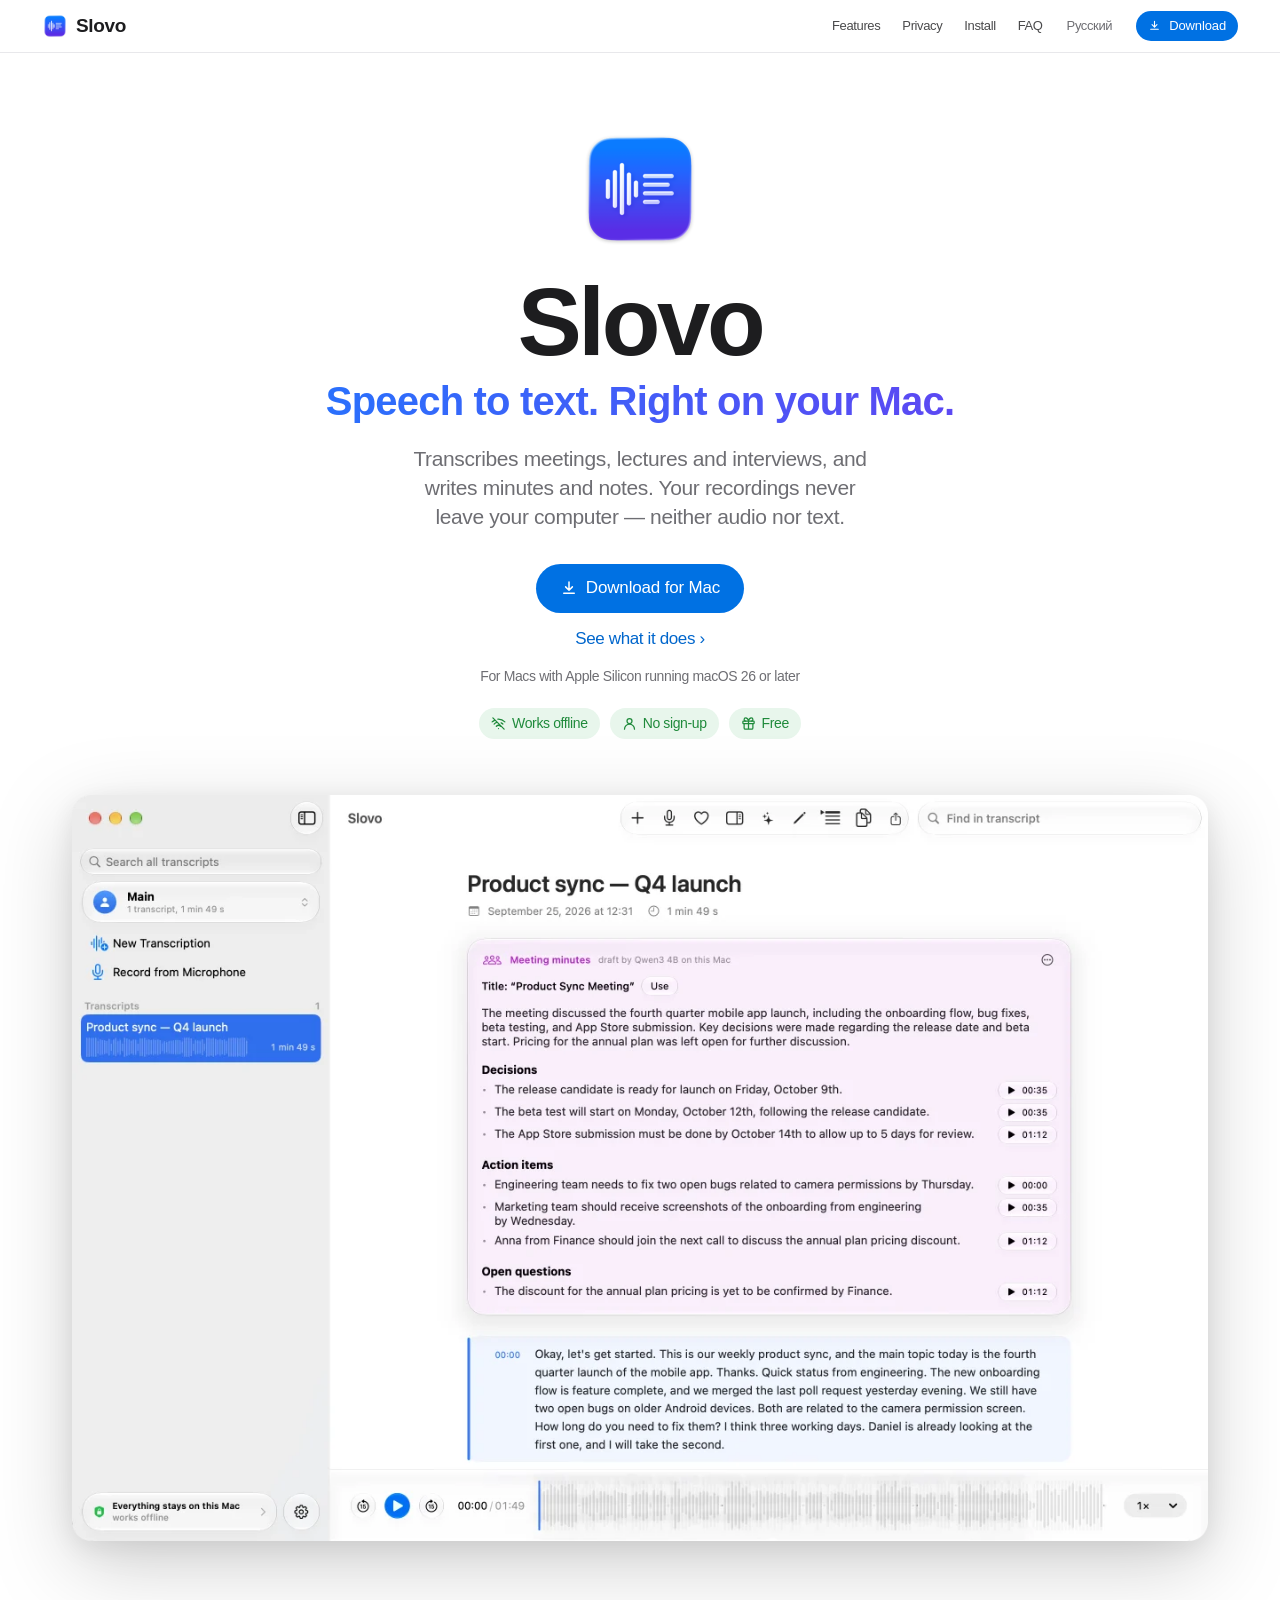
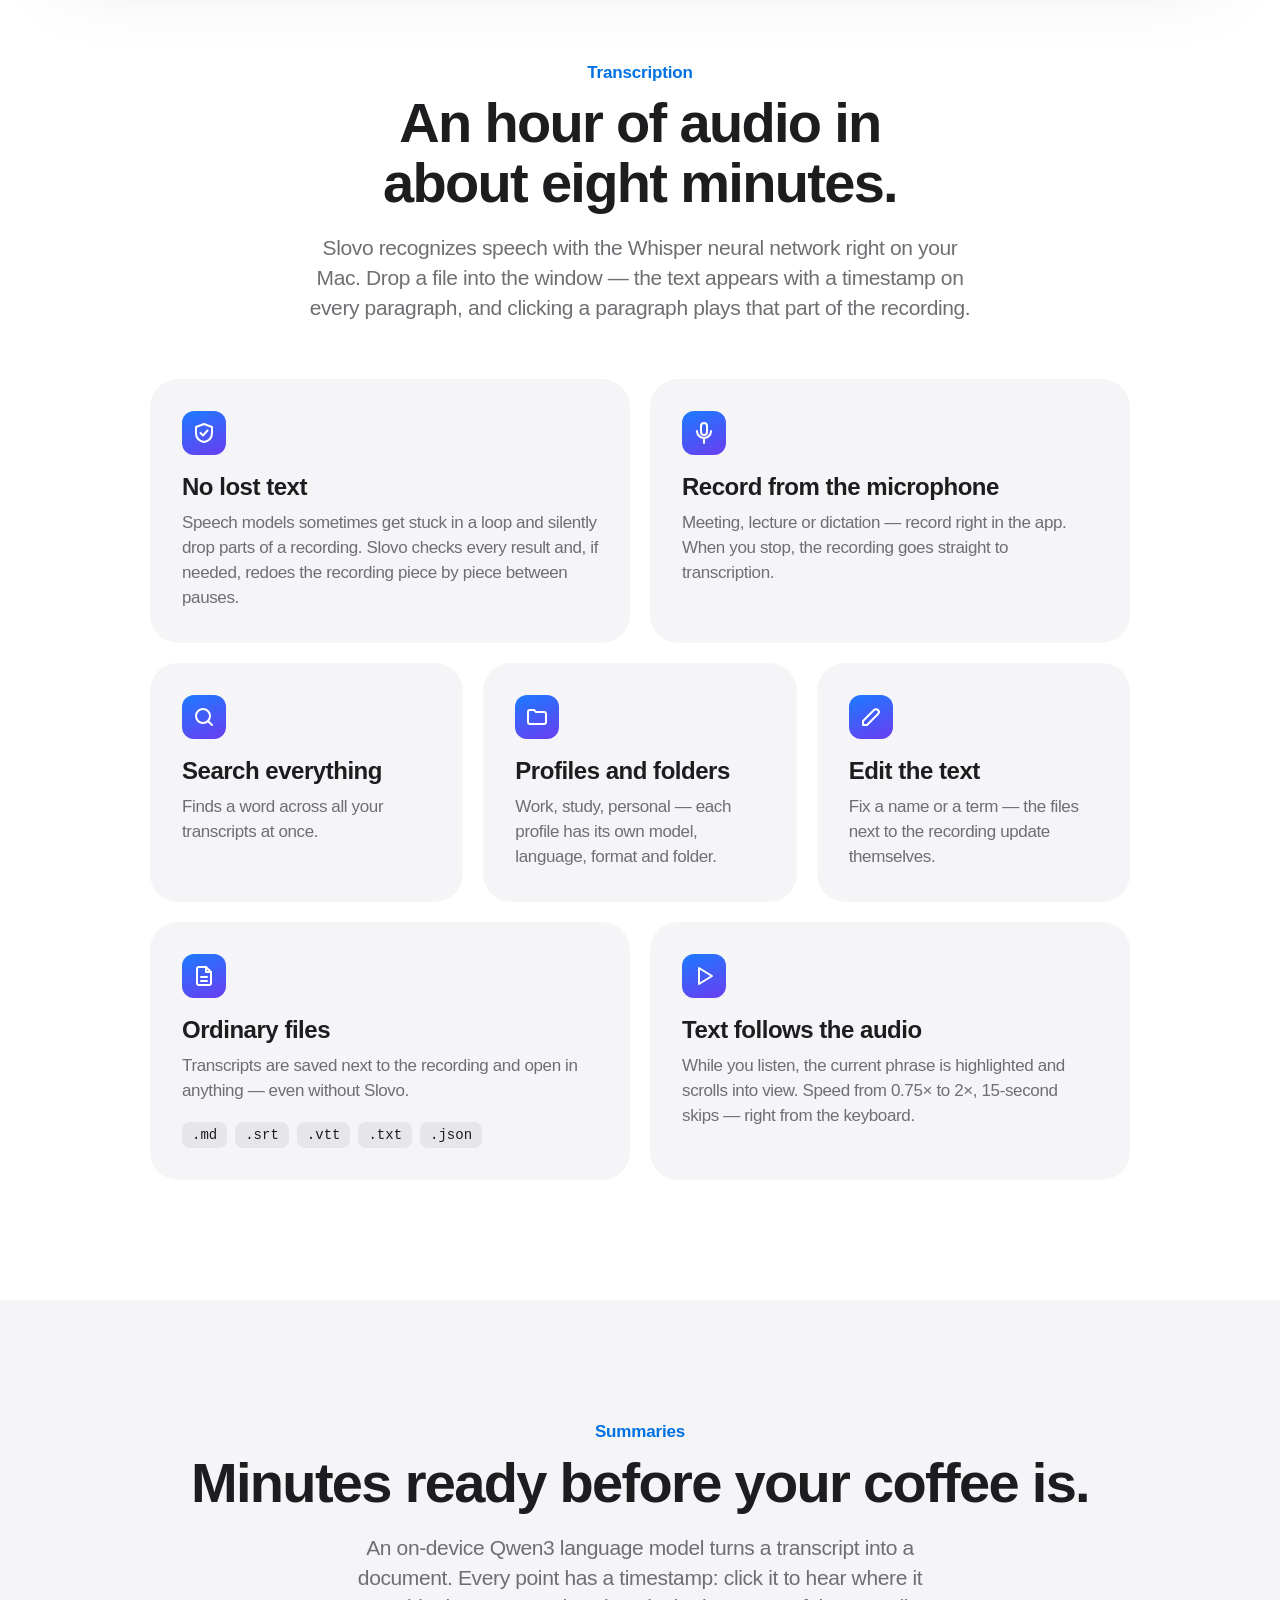
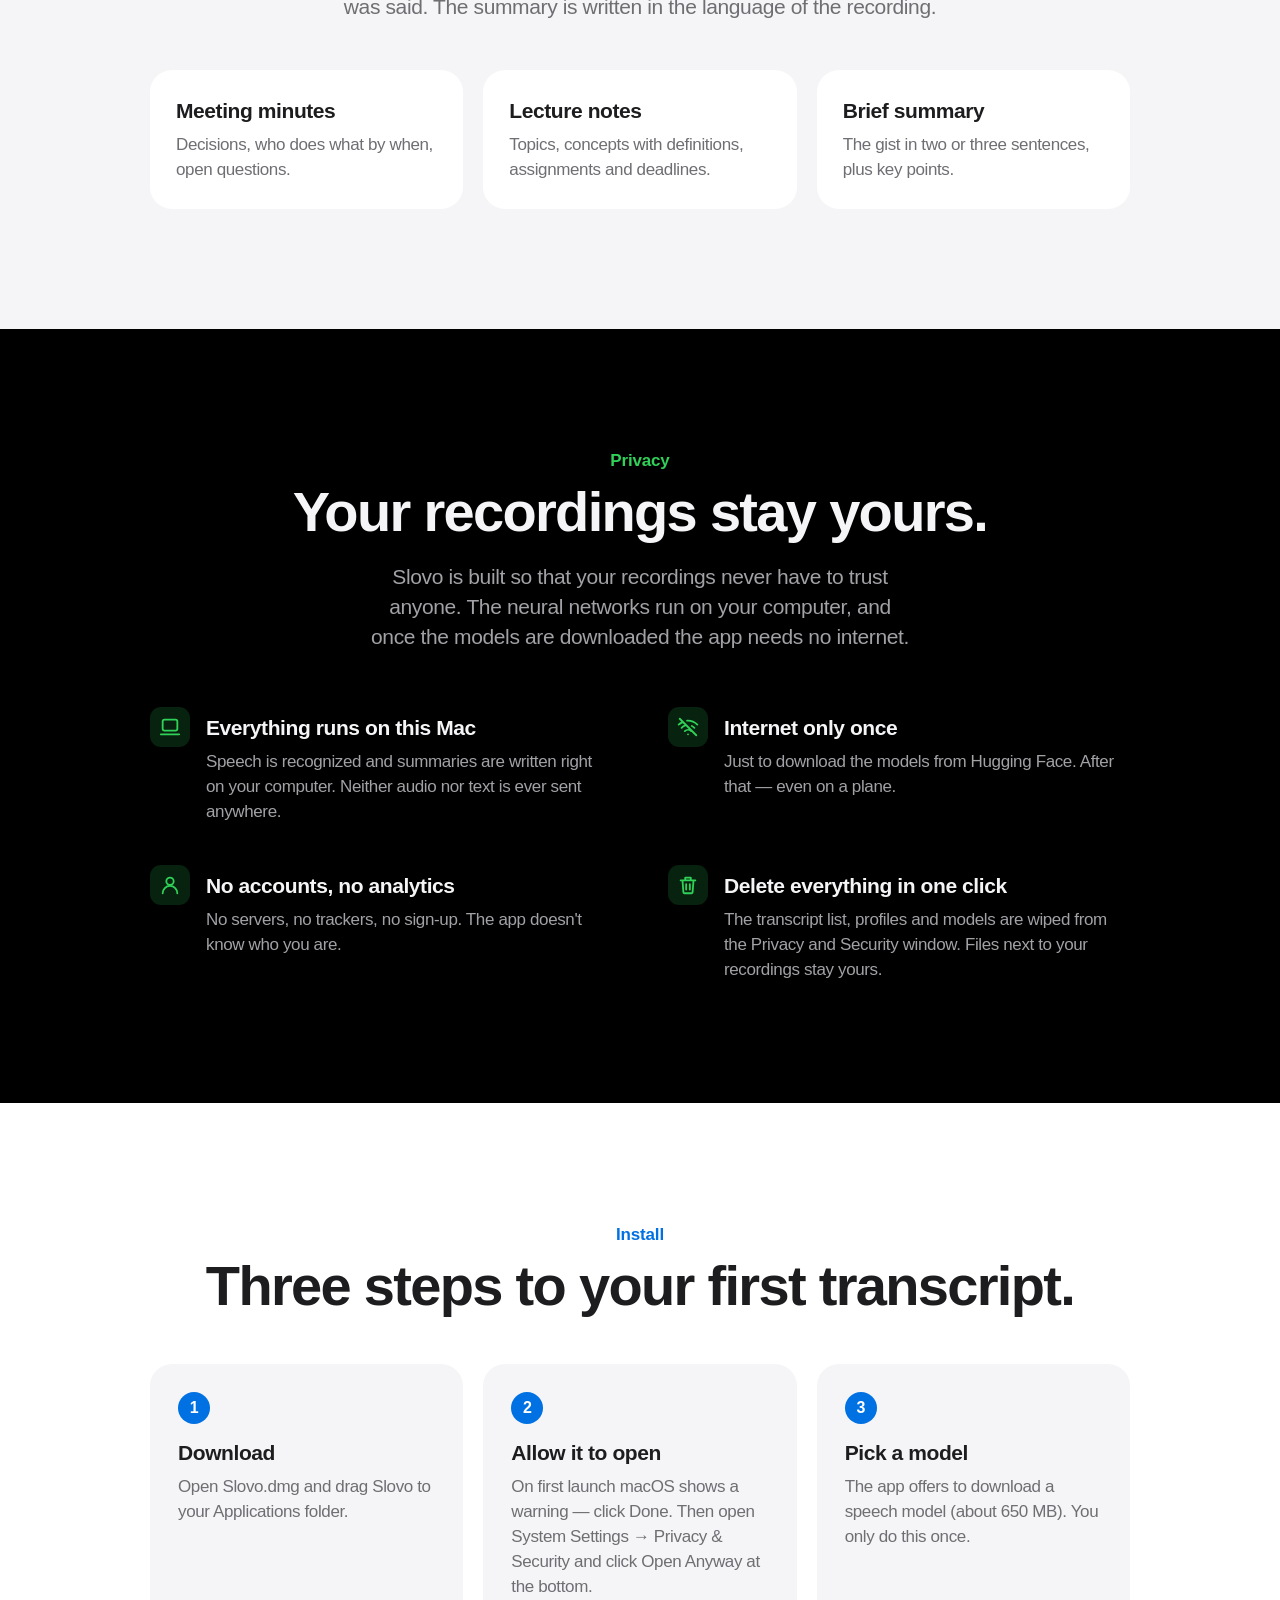
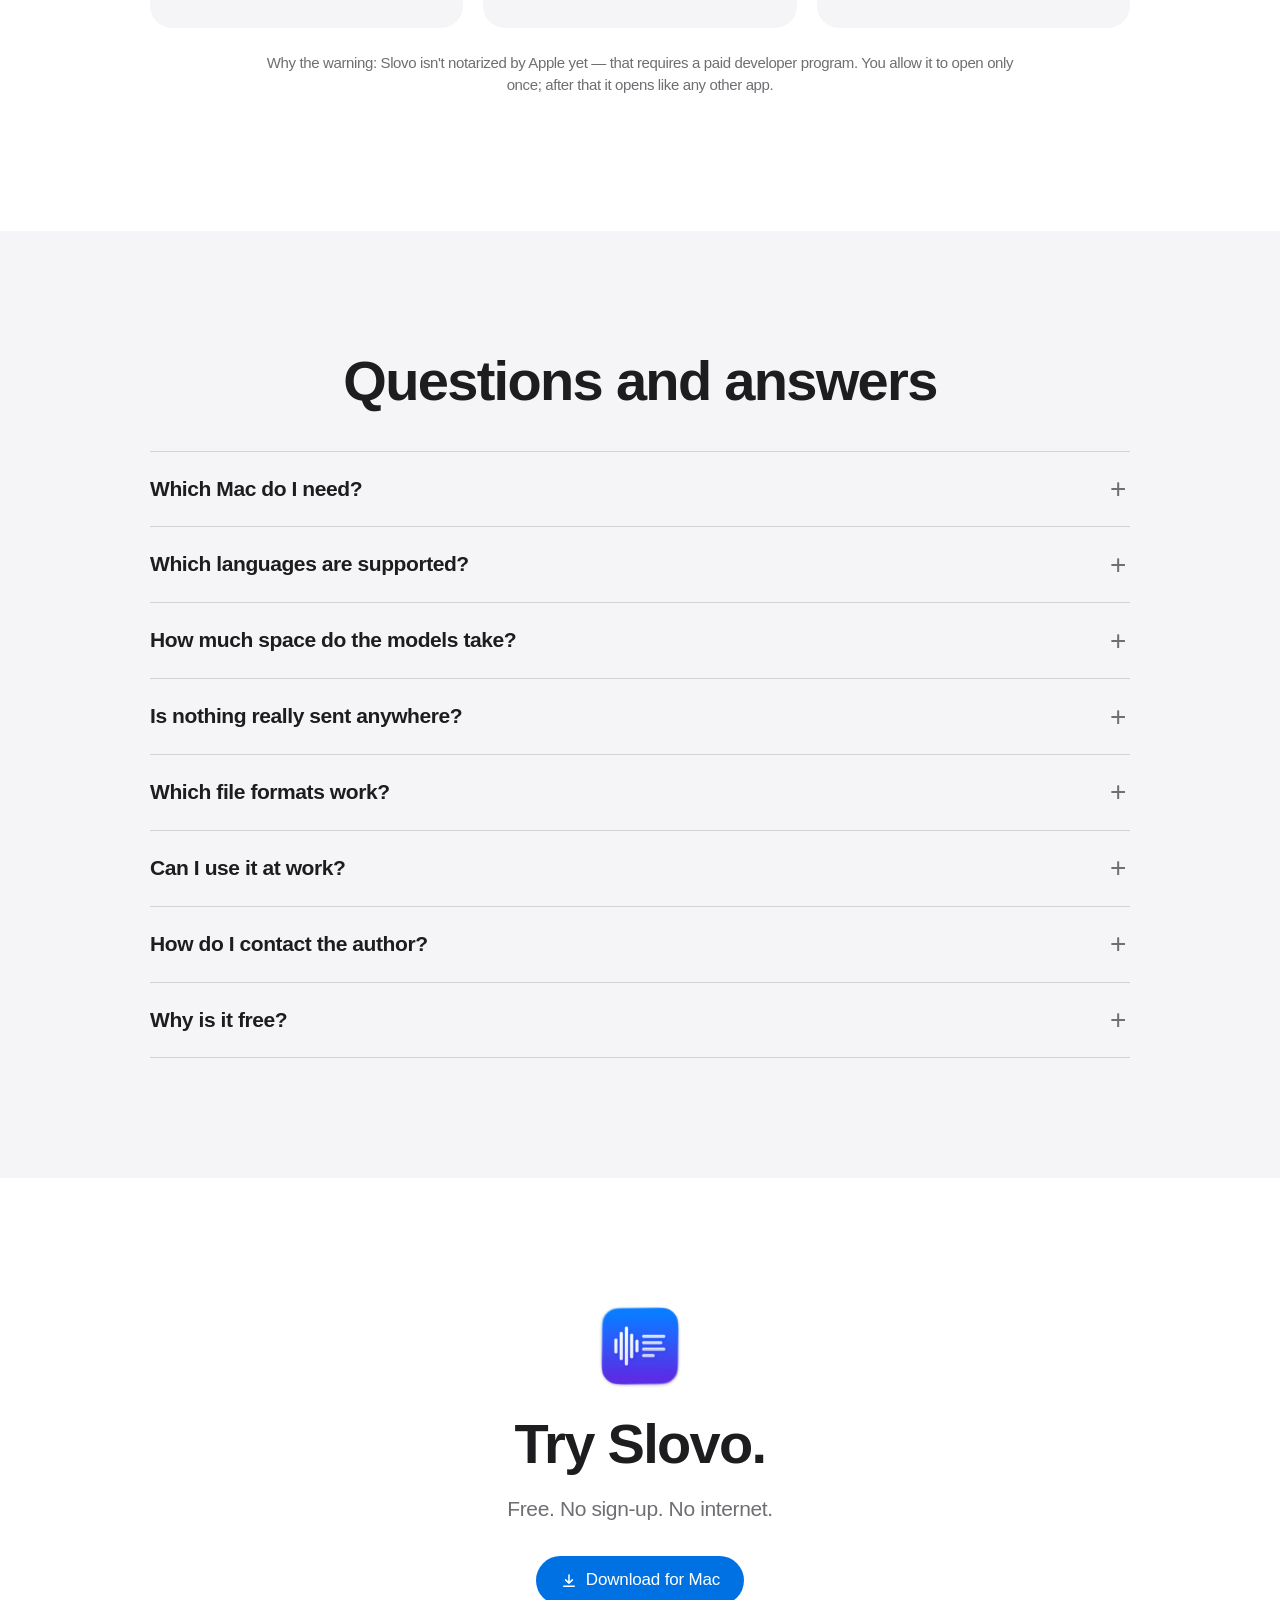
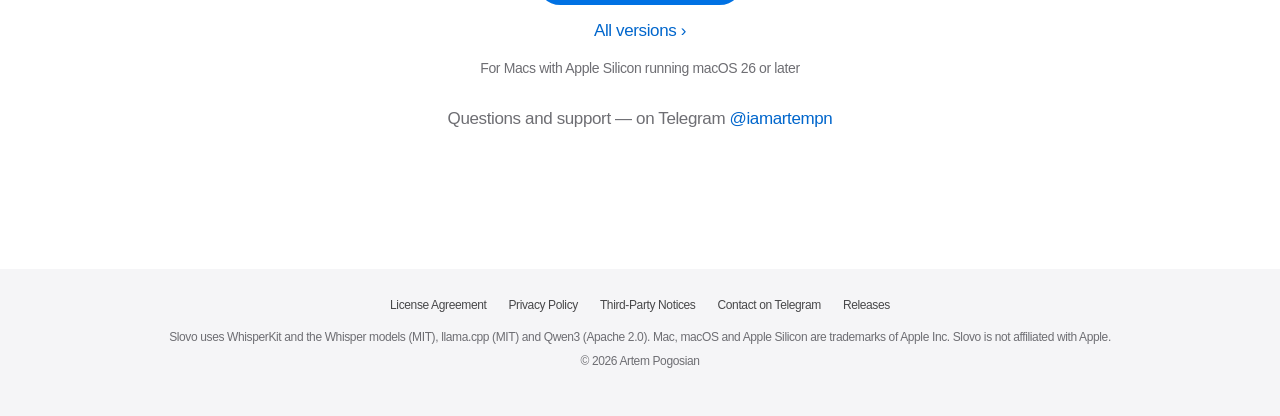
==== commit f03c9670: "Сайт: требования вместо версии и размера, темные снимки, превью для мессенджеров, без повторов" ====
--- a/index.html
+++ b/index.html
@@ -13,10 +13,13 @@
 <link rel="alternate" hreflang="en" href="https://iamartempn.github.io/slovo/en/">
 <meta property="og:title" content="Слово — расшифровка речи на Mac">
 <meta property="og:description" content="Слово расшифровывает совещания, лекции и интервью и пишет протоколы прямо на вашем Mac. Без интернета, без регистрации, бесплатно.">
-<meta property="og:image" content="https://iamartempn.github.io/slovo/img/reader-ru-1280.webp">
+<meta property="og:image" content="https://iamartempn.github.io/slovo/img/og-ru.jpg">
+<meta property="og:image:width" content="1200">
+<meta property="og:image:height" content="630">
+<meta name="twitter:card" content="summary_large_image">
 <link rel="icon" type="image/png" href="img/icon-64.png">
 <link rel="apple-touch-icon" href="img/apple-touch-icon.png">
-<link rel="stylesheet" href="style.css">
+<link rel="stylesheet" href="style.css?v=e6a2213868">
 </head>
 <body>
 <nav class="nav"><div class="wide">
@@ -34,10 +37,10 @@
     <p class="tagline">Речь в текст. Прямо на вашем Mac.</p>
     <p class="lead">Расшифровывает совещания, лекции и интервью, пишет протоколы и конспекты. Записи не покидают компьютер — ни звук, ни текст.</p>
     <div class="cta"><a class="btn" href="https://github.com/iamartempn/slovo/releases/latest/download/Slovo.dmg"><svg viewBox="0 0 24 24" fill="none" stroke="currentColor" stroke-width="2" stroke-linecap="round" stroke-linejoin="round"><path d="M12 4v11m0 0-4.5-4.5M12 15l4.5-4.5M5 19h14"/></svg>Скачать для Mac</a><a class="text-link" href="#features">Что умеет</a></div>
-    <p class="meta"><span>Версия 1.1.1</span><span>9 МБ</span><span>macOS 26 и новее</span><span>Mac с Apple Silicon</span></p>
+    <p class="meta">Для Mac с Apple Silicon и macOS 26 или новее</p>
     <div class="badges"><span class="badge"><svg viewBox="0 0 24 24" fill="none" stroke="currentColor" stroke-width="2" stroke-linecap="round" stroke-linejoin="round"><path d="M3 3l18 18M8.5 16.5a5 5 0 0 1 7 0M5 12.9a10 10 0 0 1 4.2-2.6M19 12.9a10 10 0 0 0-2.8-2M1.8 9.4a15 15 0 0 1 3.9-2.5M22.2 9.4A15 15 0 0 0 11 5.1M12 20h.01"/></svg>Без интернета</span><span class="badge"><svg viewBox="0 0 24 24" fill="none" stroke="currentColor" stroke-width="2" stroke-linecap="round" stroke-linejoin="round"><circle cx="12" cy="8" r="4"/><path d="M4 21a8 8 0 0 1 16 0"/></svg>Без регистрации</span><span class="badge"><svg viewBox="0 0 24 24" fill="none" stroke="currentColor" stroke-width="2" stroke-linecap="round" stroke-linejoin="round"><rect x="3" y="8" width="18" height="4" rx="1"/><path d="M12 8v13M19 12v7a2 2 0 0 1-2 2H7a2 2 0 0 1-2-2v-7M7.5 8a2.5 2.5 0 0 1 0-5C11 3 12 8 12 8s1-5 4.5-5a2.5 2.5 0 0 1 0 5"/></svg>Бесплатно</span></div>
   </div>
-  <img class="shot" src="img/reader-ru-1280.webp" srcset="img/reader-ru-1280.webp 1280w, img/reader-ru-2560.webp 2560w" sizes="(max-width: 1240px) 100vw, 1180px" width="2560" height="1680" alt="Окно Слова: расшифровка совещания и протокол с таймкодами" fetchpriority="high">
+  <picture><source media="(prefers-color-scheme: dark)" srcset="img/reader-ru-dark-1280.webp 1280w, img/reader-ru-dark-2560.webp 2560w" sizes="(max-width: 1240px) 100vw, 1180px"><img class="shot" src="img/reader-ru-1280.webp" srcset="img/reader-ru-1280.webp 1280w, img/reader-ru-2560.webp 2560w" sizes="(max-width: 1240px) 100vw, 1180px" width="2560" height="1680" alt="Окно Слова: расшифровка совещания и протокол с таймкодами" fetchpriority="high"></picture>
 </header>
 
 <section id="features">
@@ -58,8 +61,8 @@
           <h3>Правка текста</h3><p>Исправьте имя или термин — файлы рядом с записью перепишутся сами.</p></div>
       <div class="card half reveal"><div class="glyph"><svg viewBox="0 0 24 24" fill="none" stroke="currentColor" stroke-width="2" stroke-linecap="round" stroke-linejoin="round"><path d="M14 3H7a2 2 0 0 0-2 2v14a2 2 0 0 0 2 2h10a2 2 0 0 0 2-2V8z"/><path d="M14 3v5h5M9 13h6M9 17h6"/></svg></div>
         <h3>Обычные файлы</h3><p>Расшифровка сохраняется рядом с записью и открывается чем угодно — даже без Слова.</p><div class="chips"><span class="chip">.md</span><span class="chip">.srt</span><span class="chip">.vtt</span><span class="chip">.txt</span><span class="chip">.json</span></div></div>
-      <div class="card half reveal"><span class="big">0 ₽</span>
-        <h3>Бесплатно по-настоящему</h3><p>Без рекламы, подписок и пробных сроков. Все функции открыты сразу, а развитие держится на добровольных пожертвованиях.</p></div>
+      <div class="card half reveal"><div class="glyph"><svg viewBox="0 0 24 24" fill="none" stroke="currentColor" stroke-width="2" stroke-linecap="round" stroke-linejoin="round"><path d="M7 4v16l13-8z"/></svg></div>
+        <h3>Текст следует за звуком</h3><p>Во время прослушивания текущая фраза подсвечивается и сама прокручивается. Скорость от 0,75× до 2×, перемотка на 15 секунд — с клавиатуры.</p></div>
     </div>
   </div>
 </section>
@@ -85,10 +88,9 @@
           <div><h3>Интернет нужен один раз</h3><p>Только чтобы скачать модели с Hugging Face. Дальше — хоть в самолете.</p></div></div>
         <div class="point reveal"><div class="glyph"><svg viewBox="0 0 24 24" fill="none" stroke="currentColor" stroke-width="2" stroke-linecap="round" stroke-linejoin="round"><circle cx="12" cy="8" r="4"/><path d="M4 21a8 8 0 0 1 16 0"/></svg></div>
           <div><h3>Без учетных записей и аналитики</h3><p>Нет серверов, счетчиков и регистрации. Приложение не знает, кто вы.</p></div></div>
-        <div class="point reveal"><div class="glyph"><svg viewBox="0 0 24 24" fill="none" stroke="currentColor" stroke-width="2" stroke-linecap="round" stroke-linejoin="round"><rect x="3" y="8" width="18" height="4" rx="1"/><path d="M12 8v13M19 12v7a2 2 0 0 1-2 2H7a2 2 0 0 1-2-2v-7M7.5 8a2.5 2.5 0 0 1 0-5C11 3 12 8 12 8s1-5 4.5-5a2.5 2.5 0 0 1 0 5"/></svg></div>
-          <div><h3>Бесплатно по-настоящему</h3><p>Без рекламы, подписок и пробных сроков. Все функции открыты сразу, а развитие держится на добровольных пожертвованиях.</p></div></div></div>
+        <div class="point reveal"><div class="glyph"><svg viewBox="0 0 24 24" fill="none" stroke="currentColor" stroke-width="2" stroke-linecap="round" stroke-linejoin="round"><path d="M4 7h16M10 11v6M14 11v6M6 7l1 13a1 1 0 0 0 1 1h8a1 1 0 0 0 1-1l1-13M9 7V4h6v3"/></svg></div>
+          <div><h3>Удалить все — одной кнопкой</h3><p>Список расшифровок, профили и модели стираются в окне «Приватность и безопасность». Файлы рядом с записями остаются вашими.</p></div></div></div>
   </div>
-  <div class="wide reveal"><img class="shot" src="img/privacy-ru-1280.webp" srcset="img/privacy-ru-1280.webp 1280w, img/privacy-ru-2560.webp 2560w" sizes="(max-width: 1240px) 100vw, 1180px" width="2560" height="1680" alt="Ваши записи остаются вашими." loading="lazy" decoding="async"></div>
 </section>
 
 <section id="install">
@@ -113,7 +115,7 @@
     <h2>Попробуйте Слово.</h2>
     <p class="section-lead">Бесплатно. Без регистрации. Без интернета.</p>
     <div class="cta"><a class="btn" href="https://github.com/iamartempn/slovo/releases/latest/download/Slovo.dmg"><svg viewBox="0 0 24 24" fill="none" stroke="currentColor" stroke-width="2" stroke-linecap="round" stroke-linejoin="round"><path d="M12 4v11m0 0-4.5-4.5M12 15l4.5-4.5M5 19h14"/></svg>Скачать для Mac</a><a class="text-link" href="https://github.com/iamartempn/slovo/releases">Все версии</a></div>
-    <p class="meta"><span>Версия 1.1.1</span><span>9 МБ</span><span>macOS 26 и новее</span><span>Mac с Apple Silicon</span></p>
+    <p class="meta">Для Mac с Apple Silicon и macOS 26 или новее</p>
     <p class="support">Вопросы и поддержка — в Telegram <a href="https://t.me/iamartempn">@iamartempn</a></p>
   </div>
 </section>
--- a/style.css
+++ b/style.css
@@ -53,6 +53,9 @@
   -webkit-font-smoothing: antialiased;
 }
 img { max-width: 100%; height: auto; display: block; }
+picture { display: block; }
+/* Без висячих одиночных слов в заголовках и подводках. */
+h1, h2, h3, .tagline, .lead, .section-lead, .final .support { text-wrap: balance; }
 a { color: var(--link); text-decoration: none; }
 a:hover { text-decoration: underline; }
 
@@ -112,8 +115,7 @@
 /* Кнопка одна по центру, второстепенная ссылка — под ней: пара в строку сдвигала
    кнопку левее оси страницы. */
 .cta { display: flex; flex-direction: column; align-items: center; gap: 14px; margin-top: 32px; }
-.meta { margin-top: 14px; font-size: 14px; color: var(--muted);
-        display: flex; justify-content: center; flex-wrap: wrap; gap: 4px 20px; }
+.meta { margin-top: 14px; font-size: 14px; color: var(--muted); }
 .badges { display: flex; justify-content: center; gap: 10px; flex-wrap: wrap; margin-top: 22px; }
 .badge {
   display: inline-flex; align-items: center; gap: 6px;
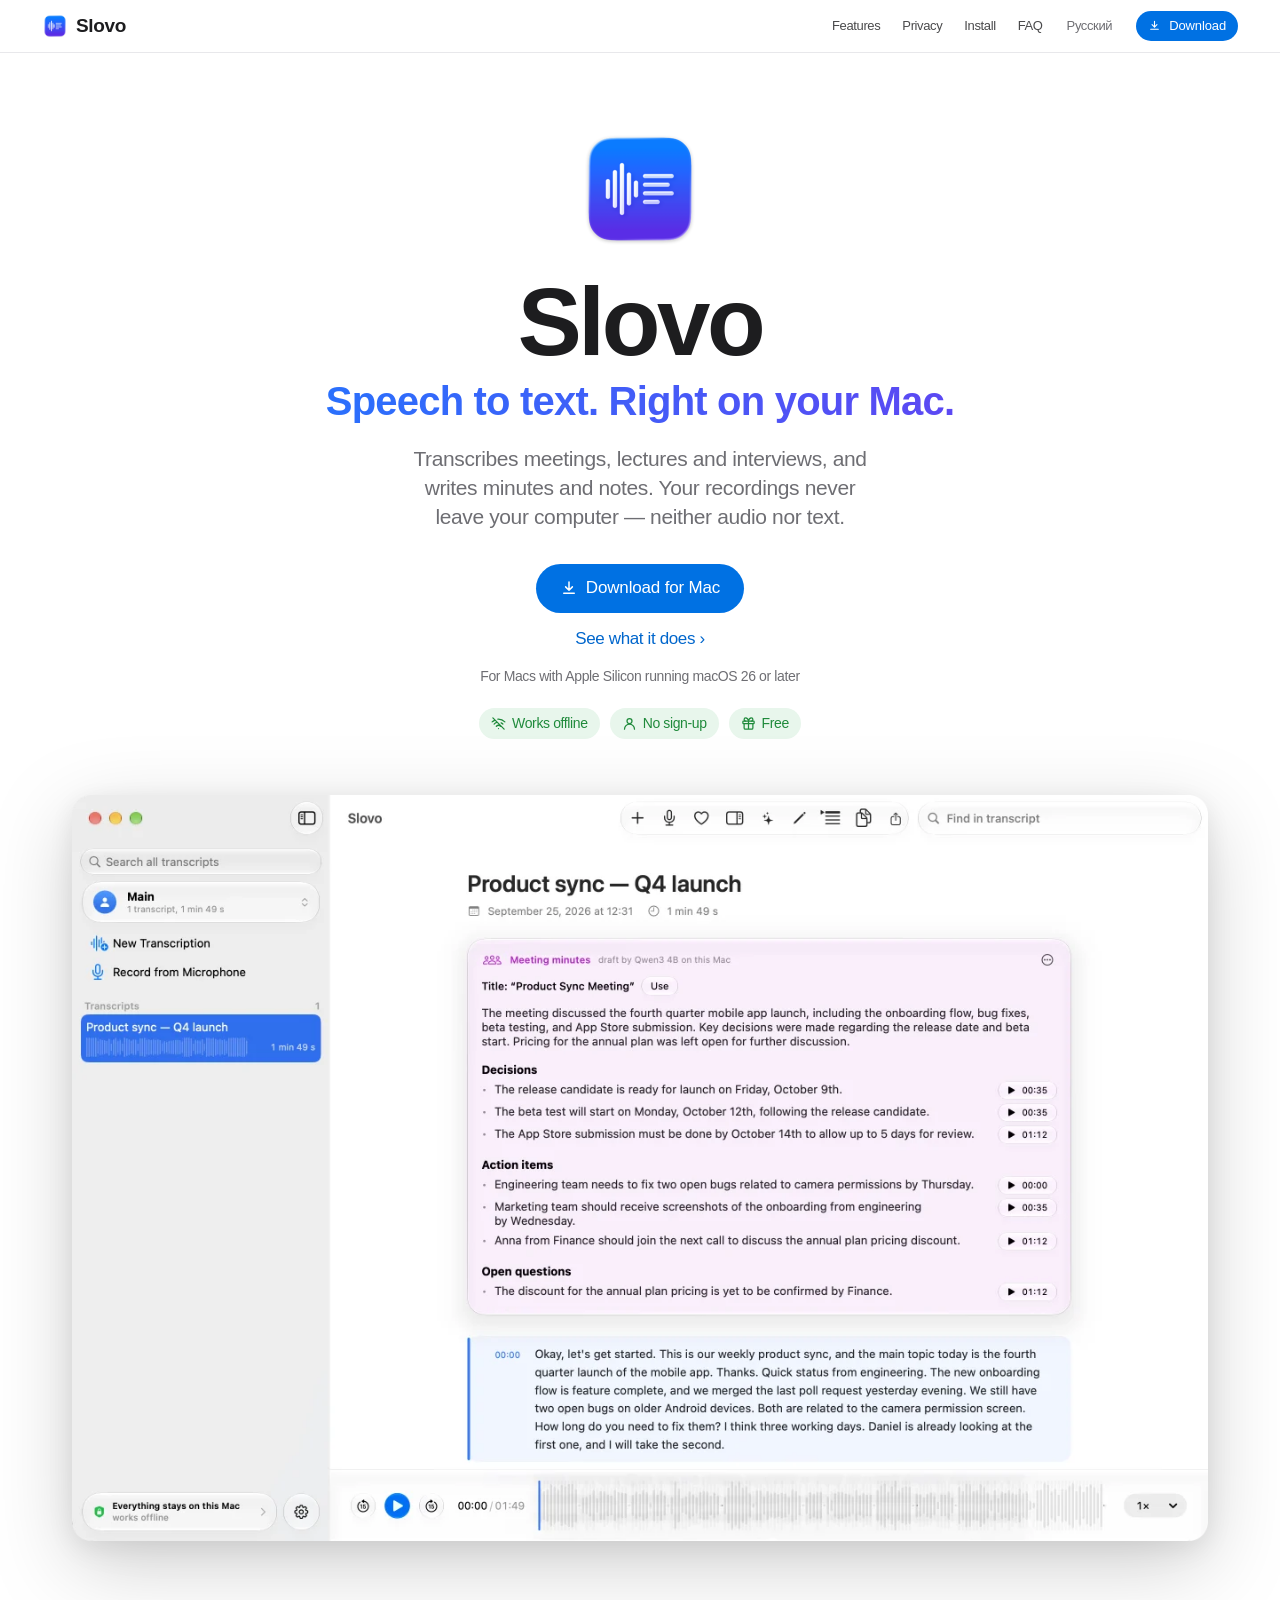
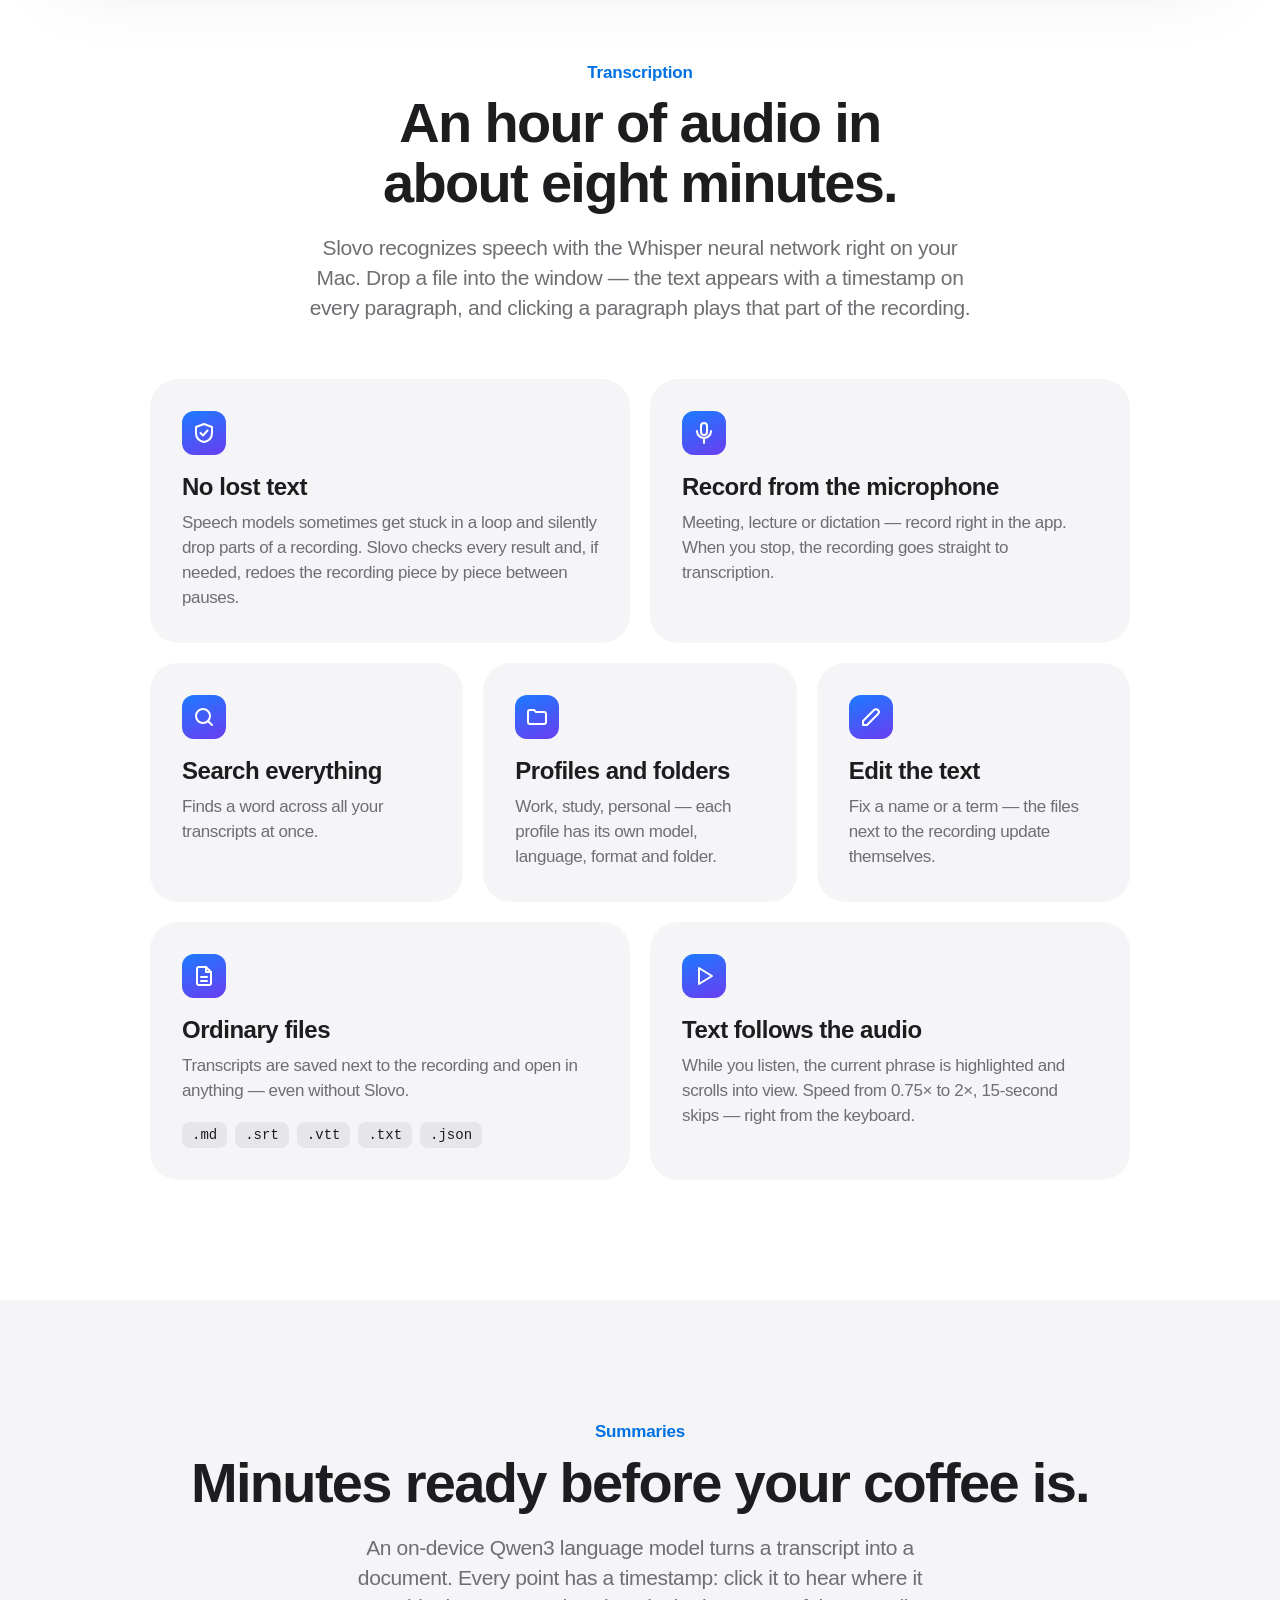
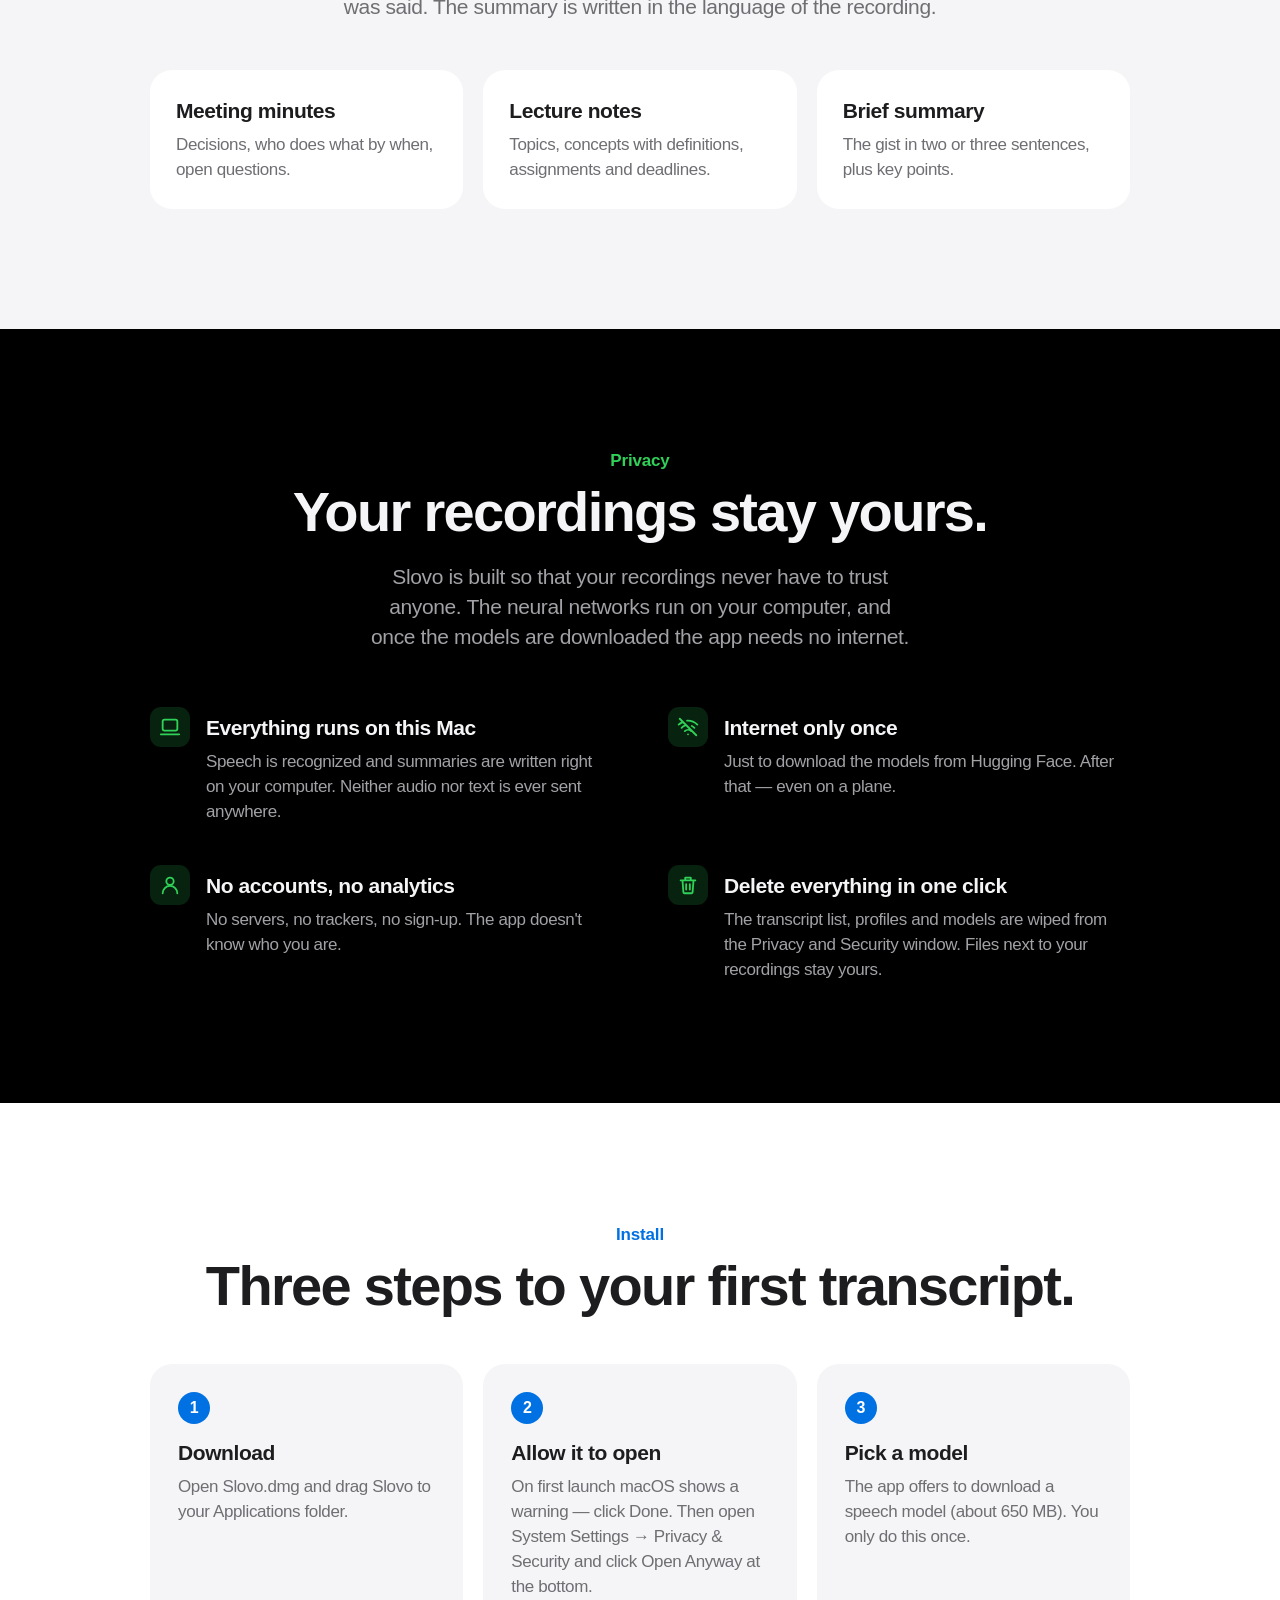
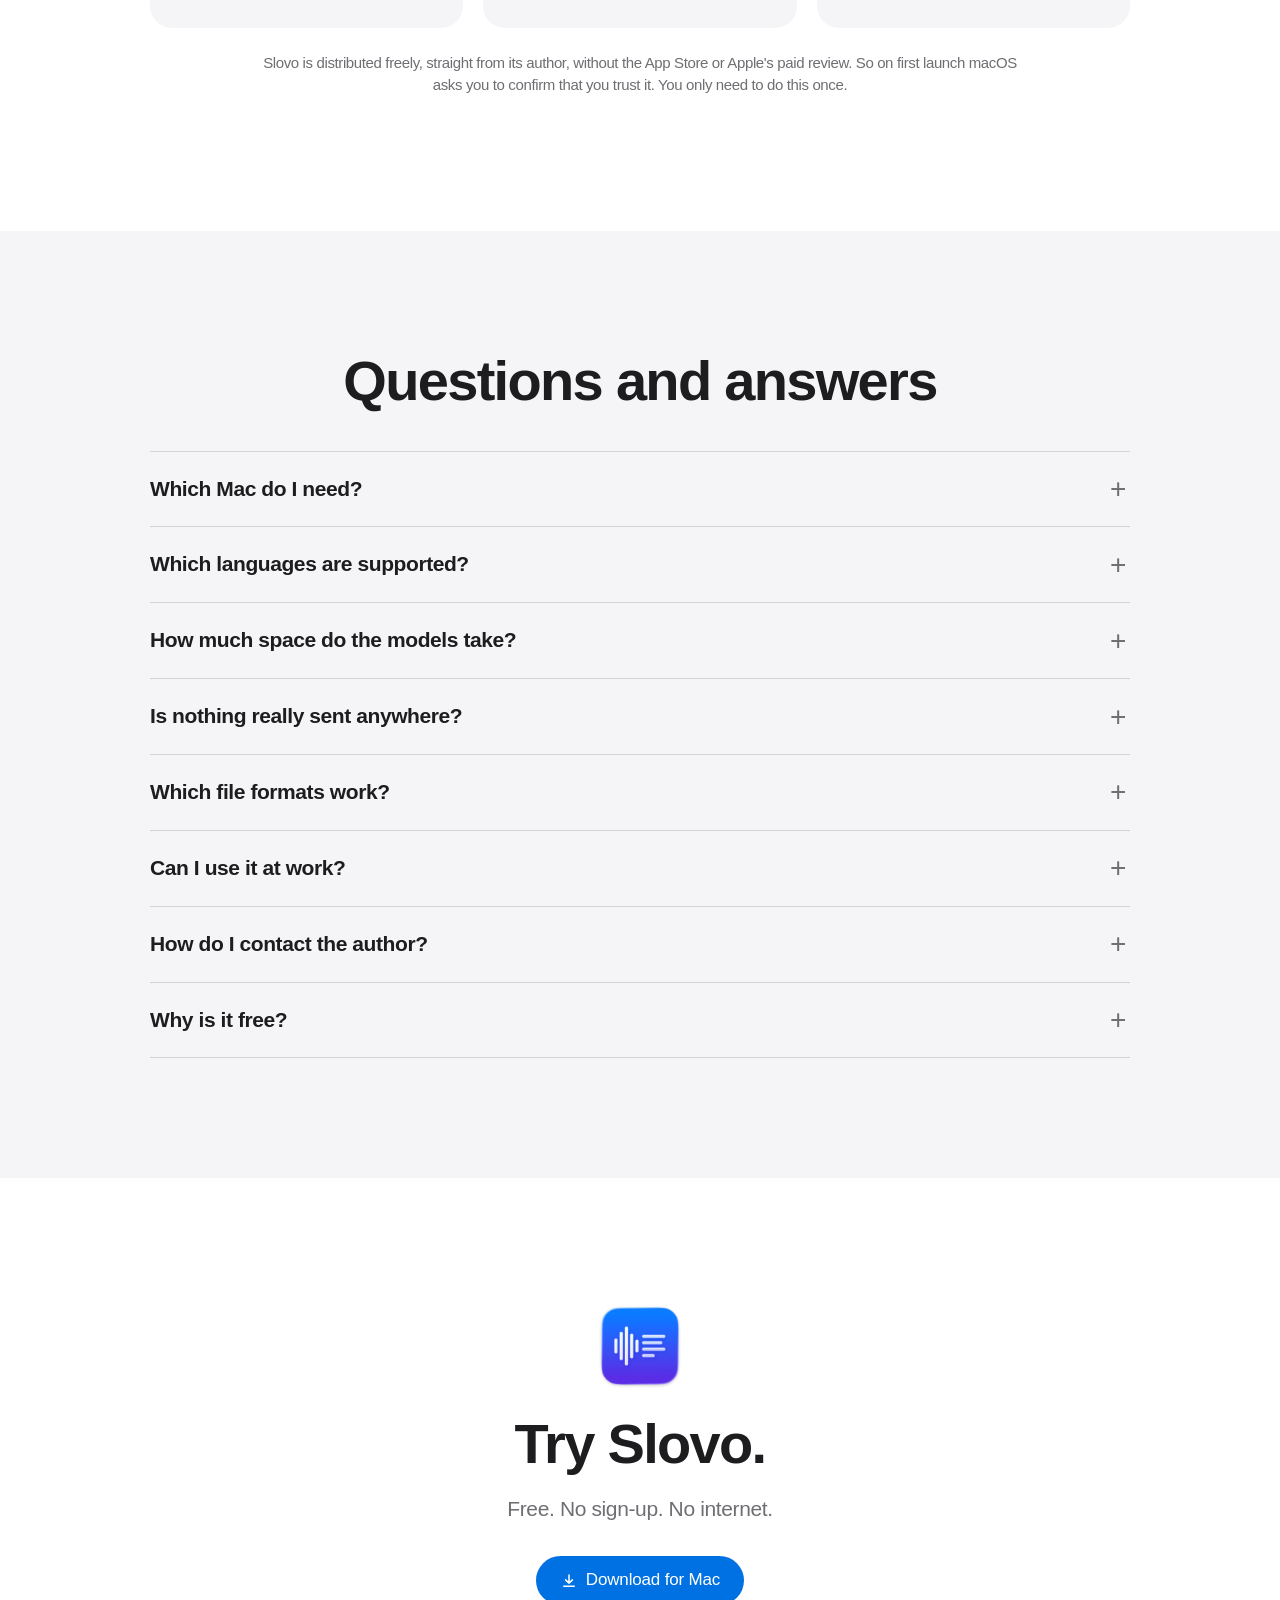
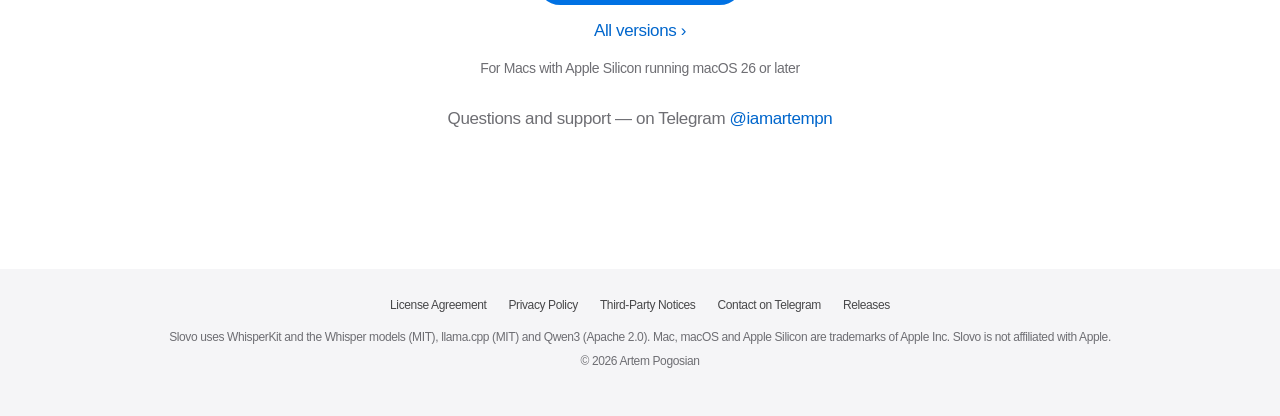
==== commit 8c6e1bbb: "Сайт 1.1.3: update.json, новое примечание об установке" ====
--- a/index.html
+++ b/index.html
@@ -98,7 +98,7 @@
     <p class="eyebrow">Установка</p>
     <h2>Три шага до первой расшифровки.</h2>
     <div class="steps"><div class="step reveal"><h3>Скачайте</h3><p>Откройте файл Slovo.dmg и перетащите Слово в папку «Программы».</p></div><div class="step reveal"><h3>Разрешите запуск</h3><p>При первом запуске macOS покажет предупреждение — нажмите «Готово». Затем откройте «Системные настройки» → «Конфиденциальность и безопасность» и внизу нажмите «Все равно открыть».</p></div><div class="step reveal"><h3>Выберите модель</h3><p>Приложение предложит скачать модель распознавания (около 650 МБ). Это нужно сделать один раз.</p></div></div>
-    <p class="note">Почему предупреждение: Слово пока не прошло нотаризацию Apple — это платная программа для разработчиков. Разрешение на запуск дается один раз, дальше приложение открывается как обычно.</p>
+    <p class="note">Слово распространяется свободно, напрямую от автора, без App Store и платной проверки Apple. Поэтому при первом запуске macOS просит подтвердить, что вы доверяете приложению. Это нужно сделать всего один раз.</p>
   </div>
 </section>
 
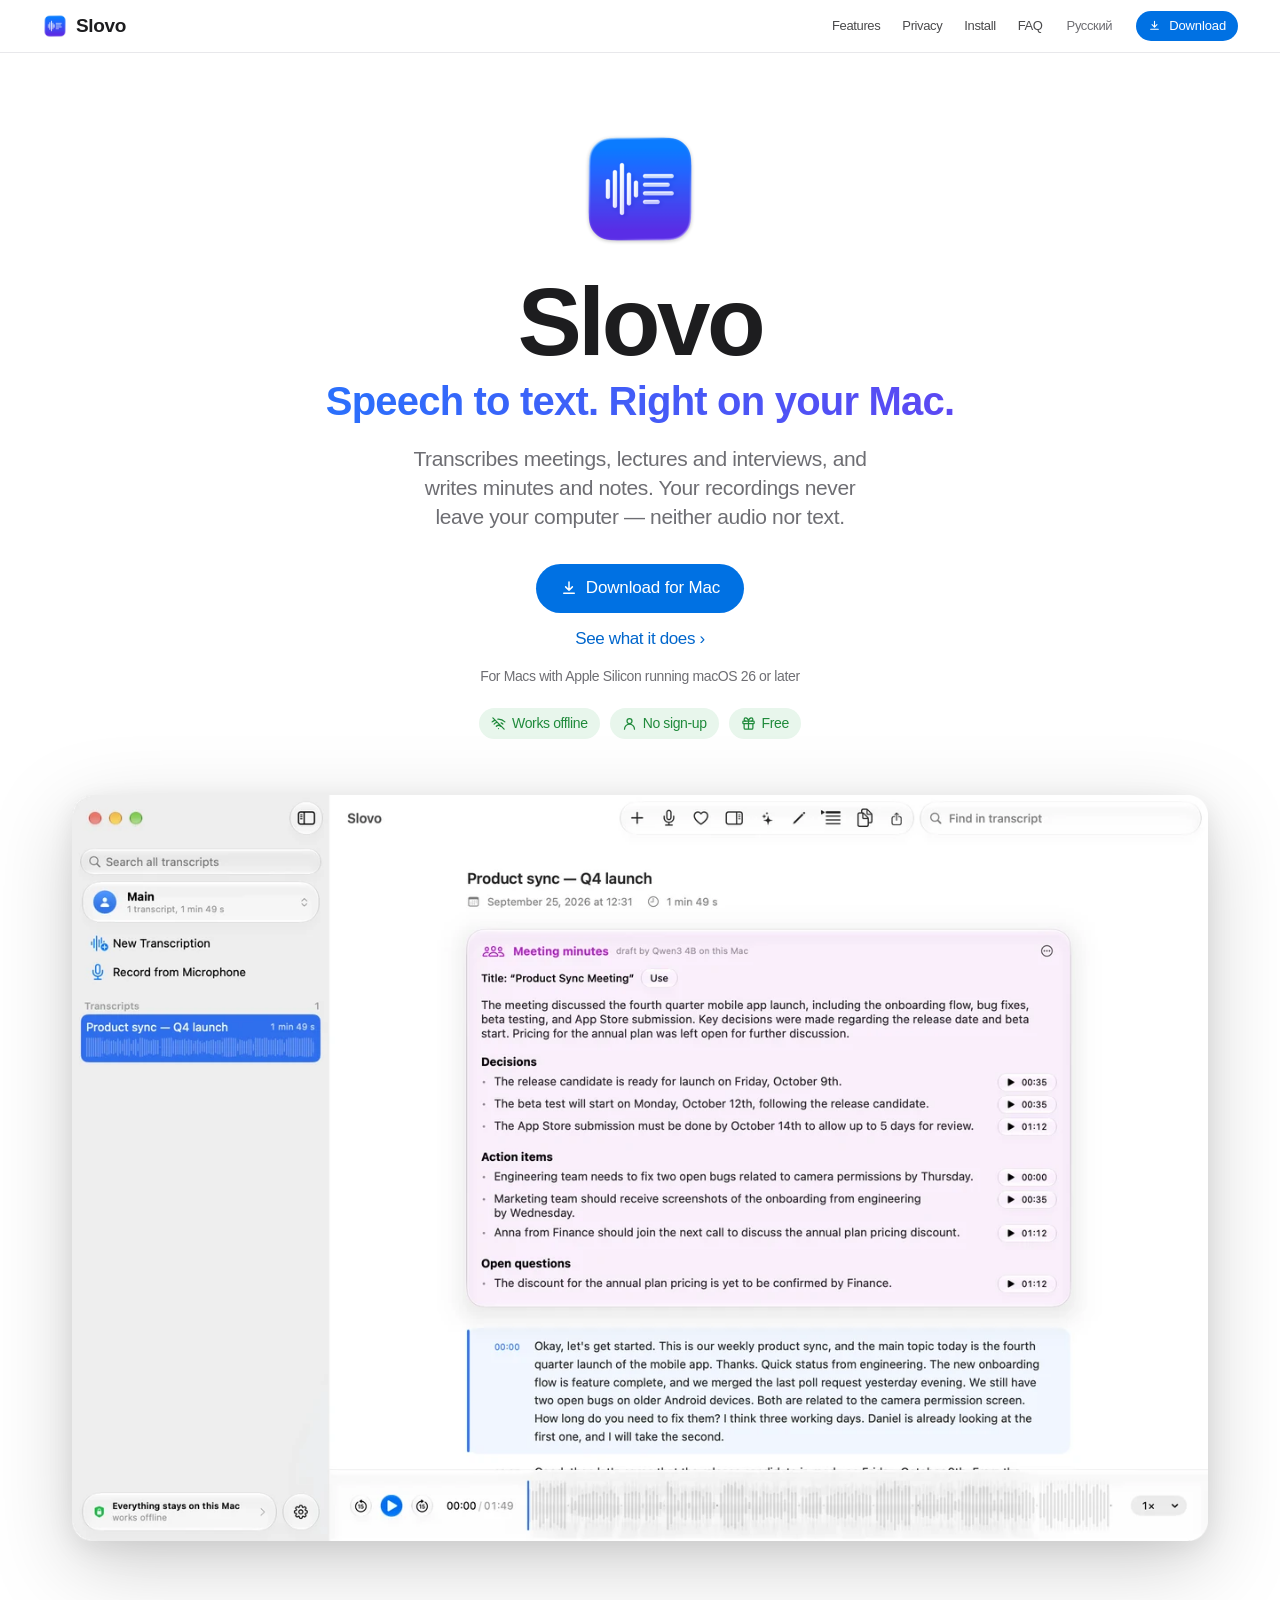
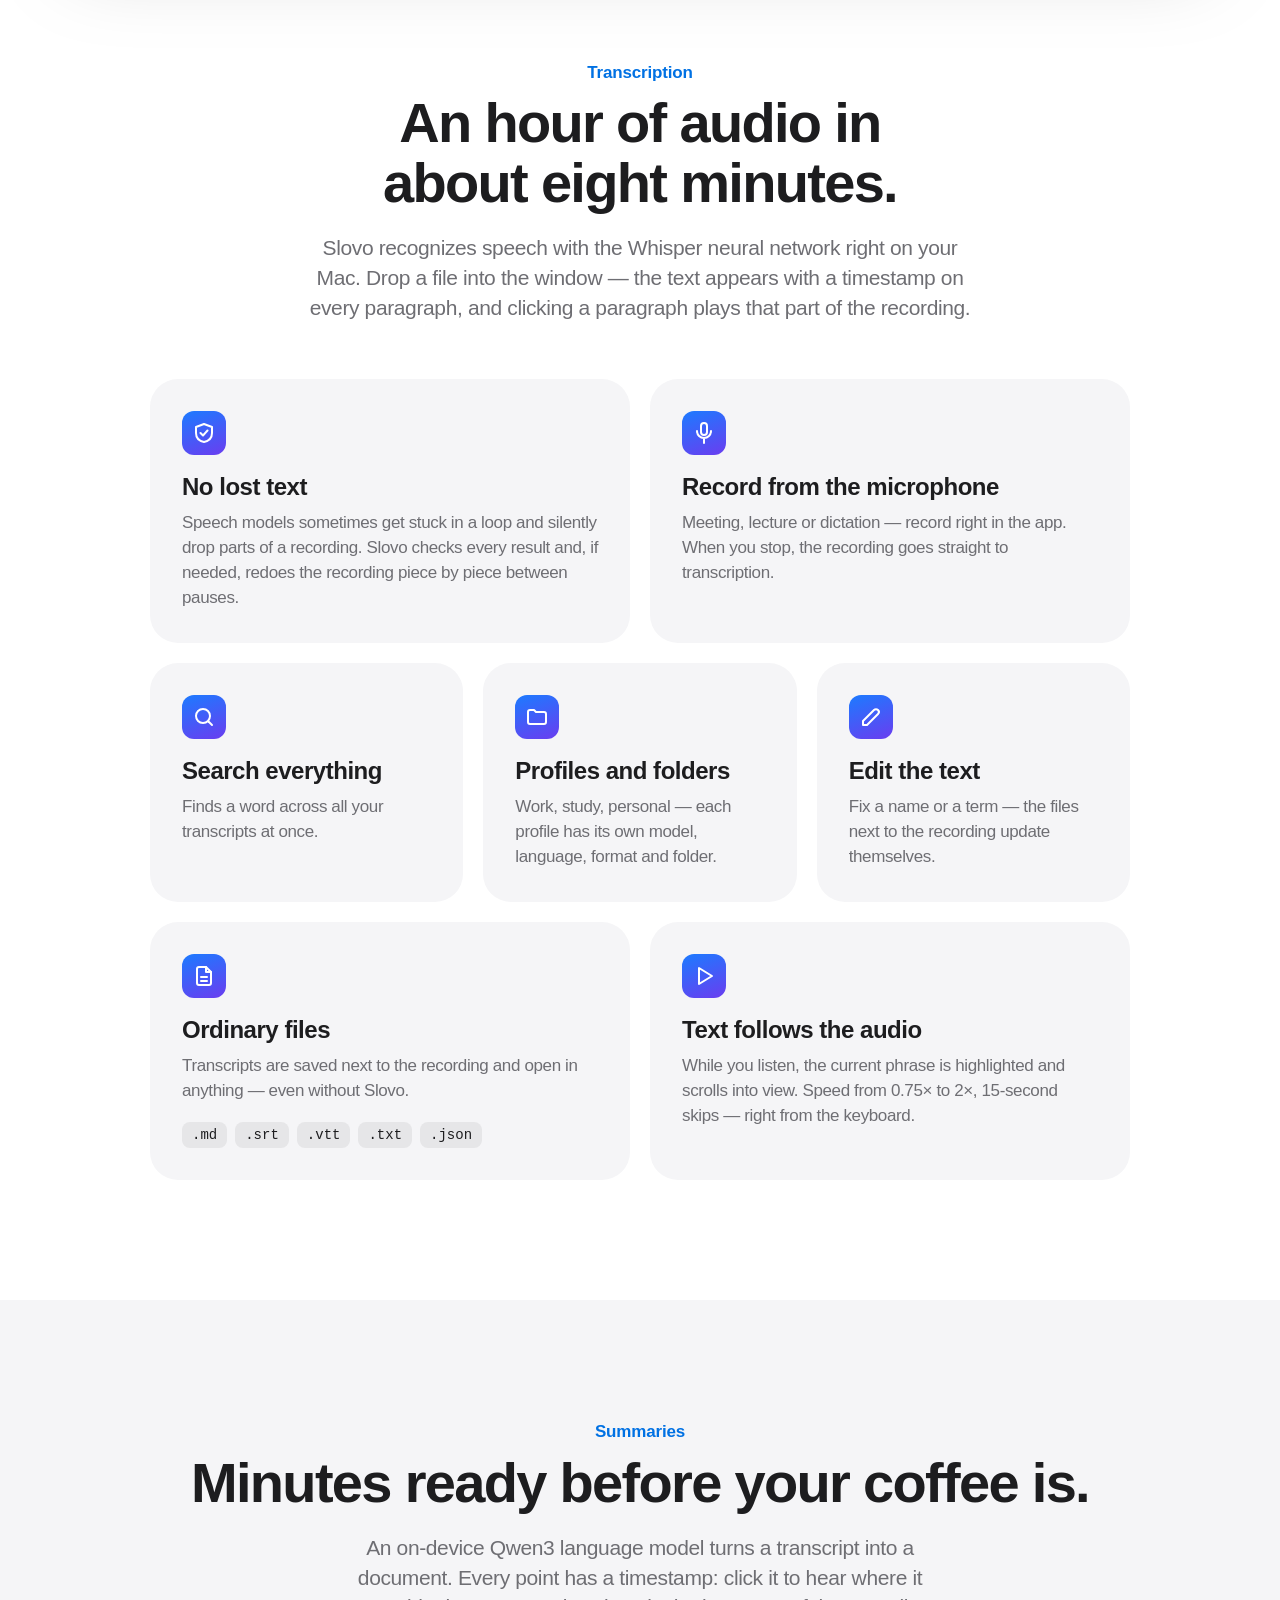
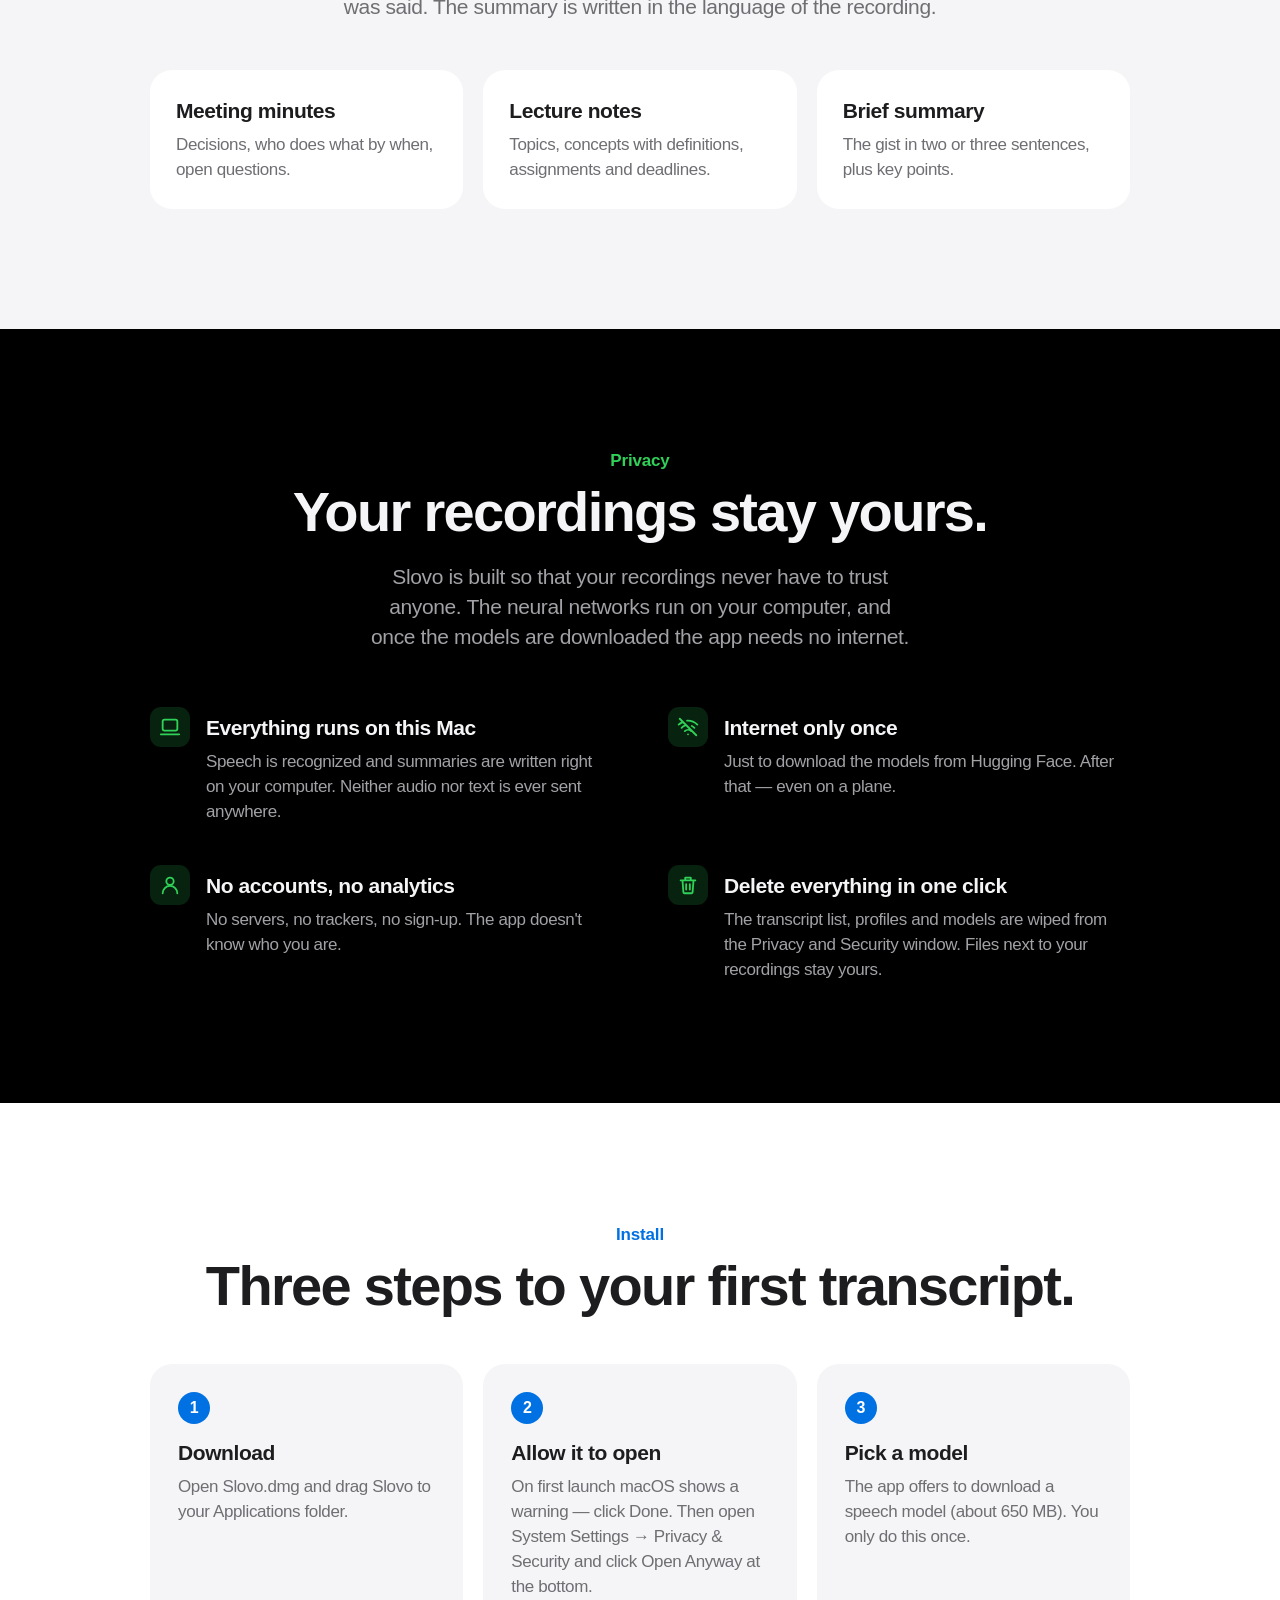
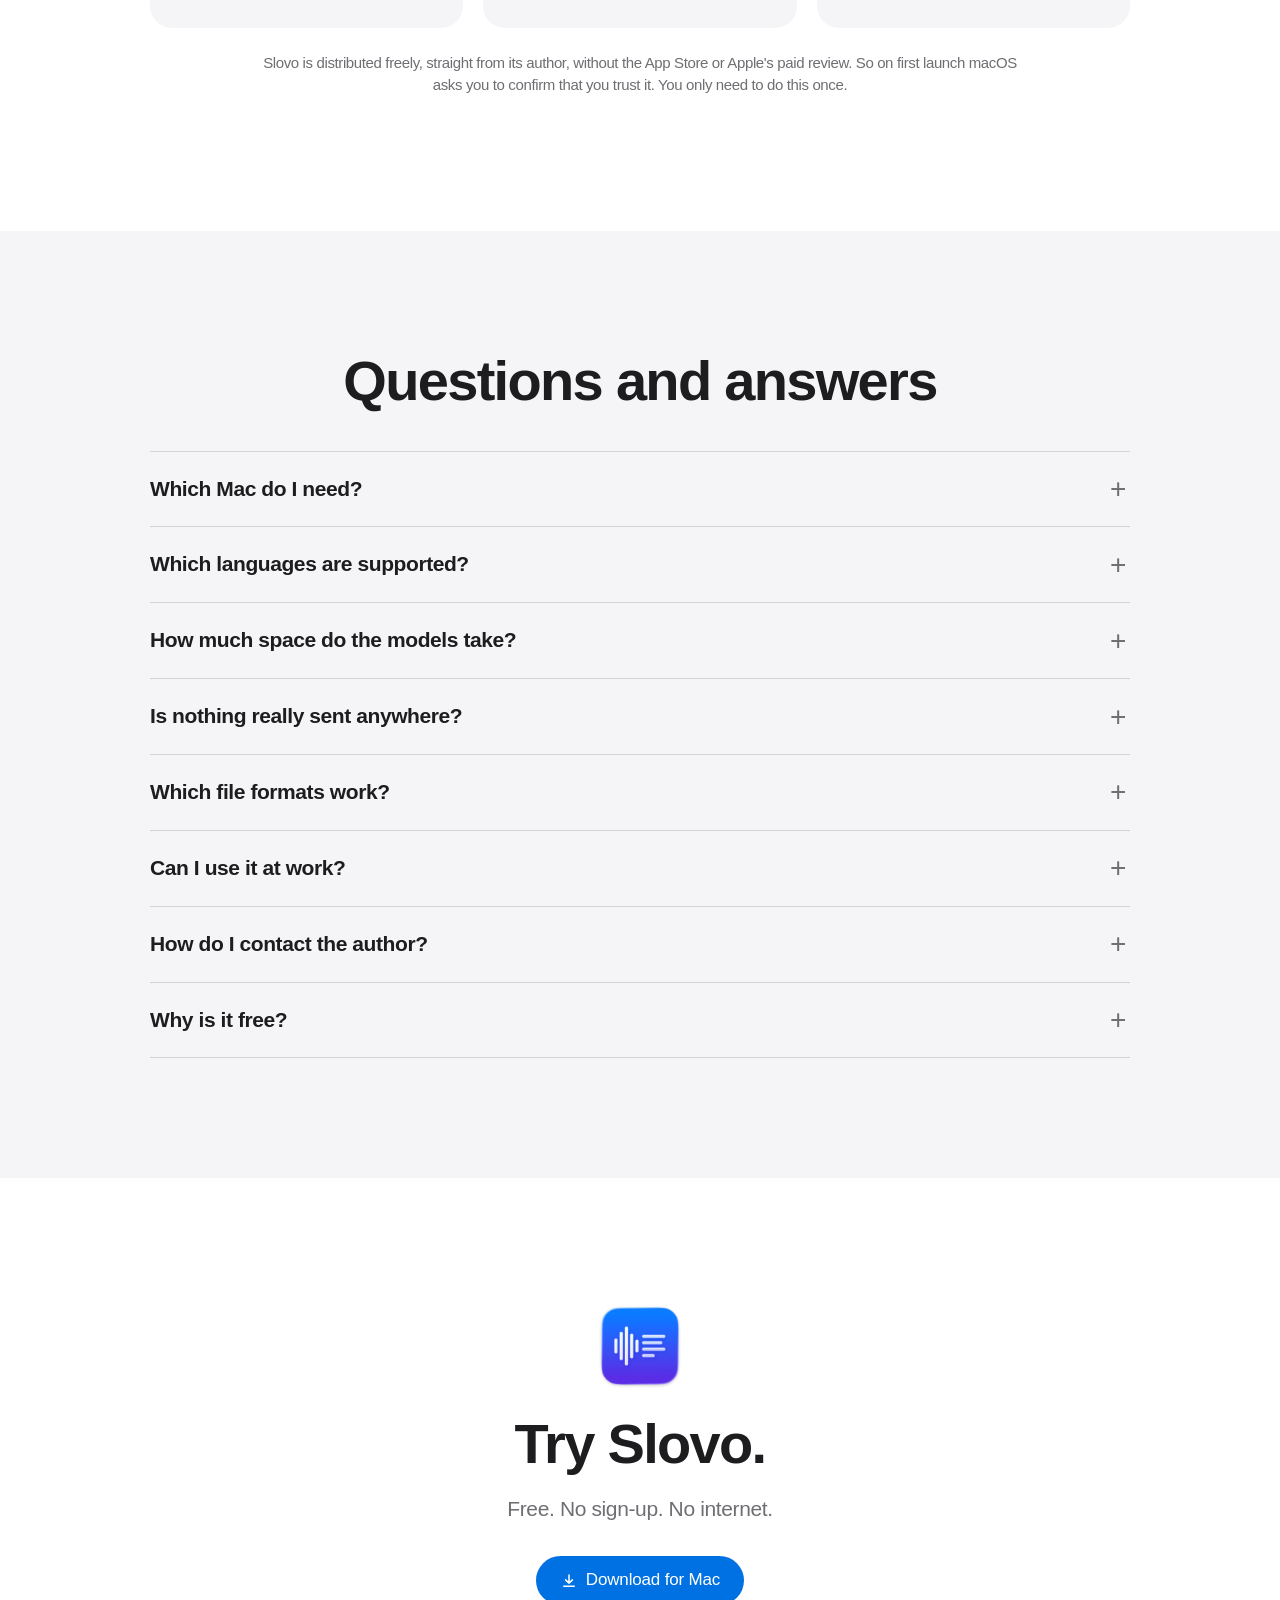
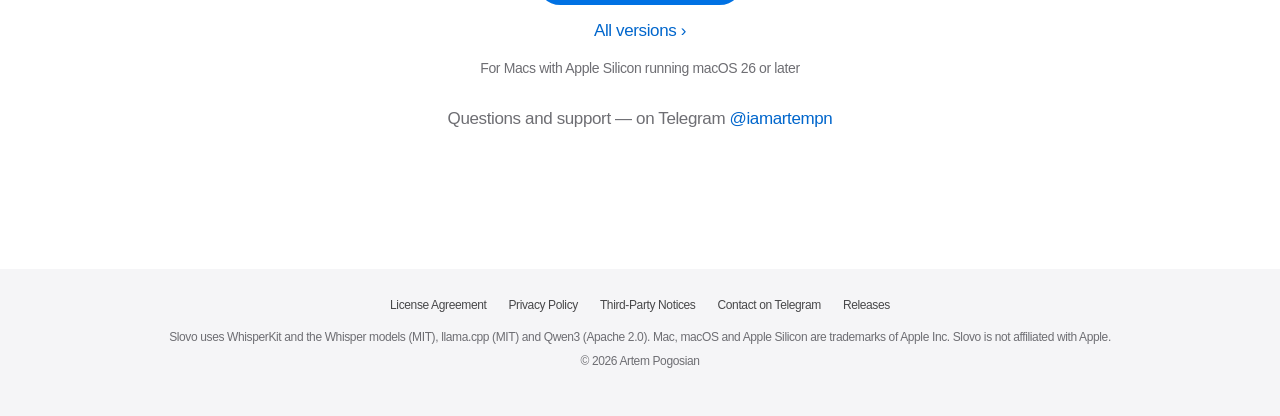
==== commit 5e6e03db: "Сайт: 1.1.7, новые снимки" ====
--- a/index.html
+++ b/index.html
@@ -40,7 +40,7 @@
     <p class="meta">Для Mac с Apple Silicon и macOS 26 или новее</p>
     <div class="badges"><span class="badge"><svg viewBox="0 0 24 24" fill="none" stroke="currentColor" stroke-width="2" stroke-linecap="round" stroke-linejoin="round"><path d="M3 3l18 18M8.5 16.5a5 5 0 0 1 7 0M5 12.9a10 10 0 0 1 4.2-2.6M19 12.9a10 10 0 0 0-2.8-2M1.8 9.4a15 15 0 0 1 3.9-2.5M22.2 9.4A15 15 0 0 0 11 5.1M12 20h.01"/></svg>Без интернета</span><span class="badge"><svg viewBox="0 0 24 24" fill="none" stroke="currentColor" stroke-width="2" stroke-linecap="round" stroke-linejoin="round"><circle cx="12" cy="8" r="4"/><path d="M4 21a8 8 0 0 1 16 0"/></svg>Без регистрации</span><span class="badge"><svg viewBox="0 0 24 24" fill="none" stroke="currentColor" stroke-width="2" stroke-linecap="round" stroke-linejoin="round"><rect x="3" y="8" width="18" height="4" rx="1"/><path d="M12 8v13M19 12v7a2 2 0 0 1-2 2H7a2 2 0 0 1-2-2v-7M7.5 8a2.5 2.5 0 0 1 0-5C11 3 12 8 12 8s1-5 4.5-5a2.5 2.5 0 0 1 0 5"/></svg>Бесплатно</span></div>
   </div>
-  <picture><source media="(prefers-color-scheme: dark)" srcset="img/reader-ru-dark-1280.webp 1280w, img/reader-ru-dark-2560.webp 2560w" sizes="(max-width: 1240px) 100vw, 1180px"><img class="shot" src="img/reader-ru-1280.webp" srcset="img/reader-ru-1280.webp 1280w, img/reader-ru-2560.webp 2560w" sizes="(max-width: 1240px) 100vw, 1180px" width="2560" height="1680" alt="Окно Слова: расшифровка совещания и протокол с таймкодами" fetchpriority="high"></picture>
+  <picture><source media="(prefers-color-scheme: dark)" srcset="img/reader-ru-dark-1280.webp?v=3553823f62 1280w, img/reader-ru-dark-2560.webp?v=1439ceb1b4 2560w" sizes="(max-width: 1240px) 100vw, 1180px"><img class="shot" src="img/reader-ru-1280.webp?v=a43e11aa32" srcset="img/reader-ru-1280.webp?v=a43e11aa32 1280w, img/reader-ru-2560.webp?v=407c605a5d 2560w" sizes="(max-width: 1240px) 100vw, 1180px" width="2560" height="1680" alt="Окно Слова: расшифровка совещания и протокол с таймкодами" fetchpriority="high"></picture>
 </header>
 
 <section id="features">
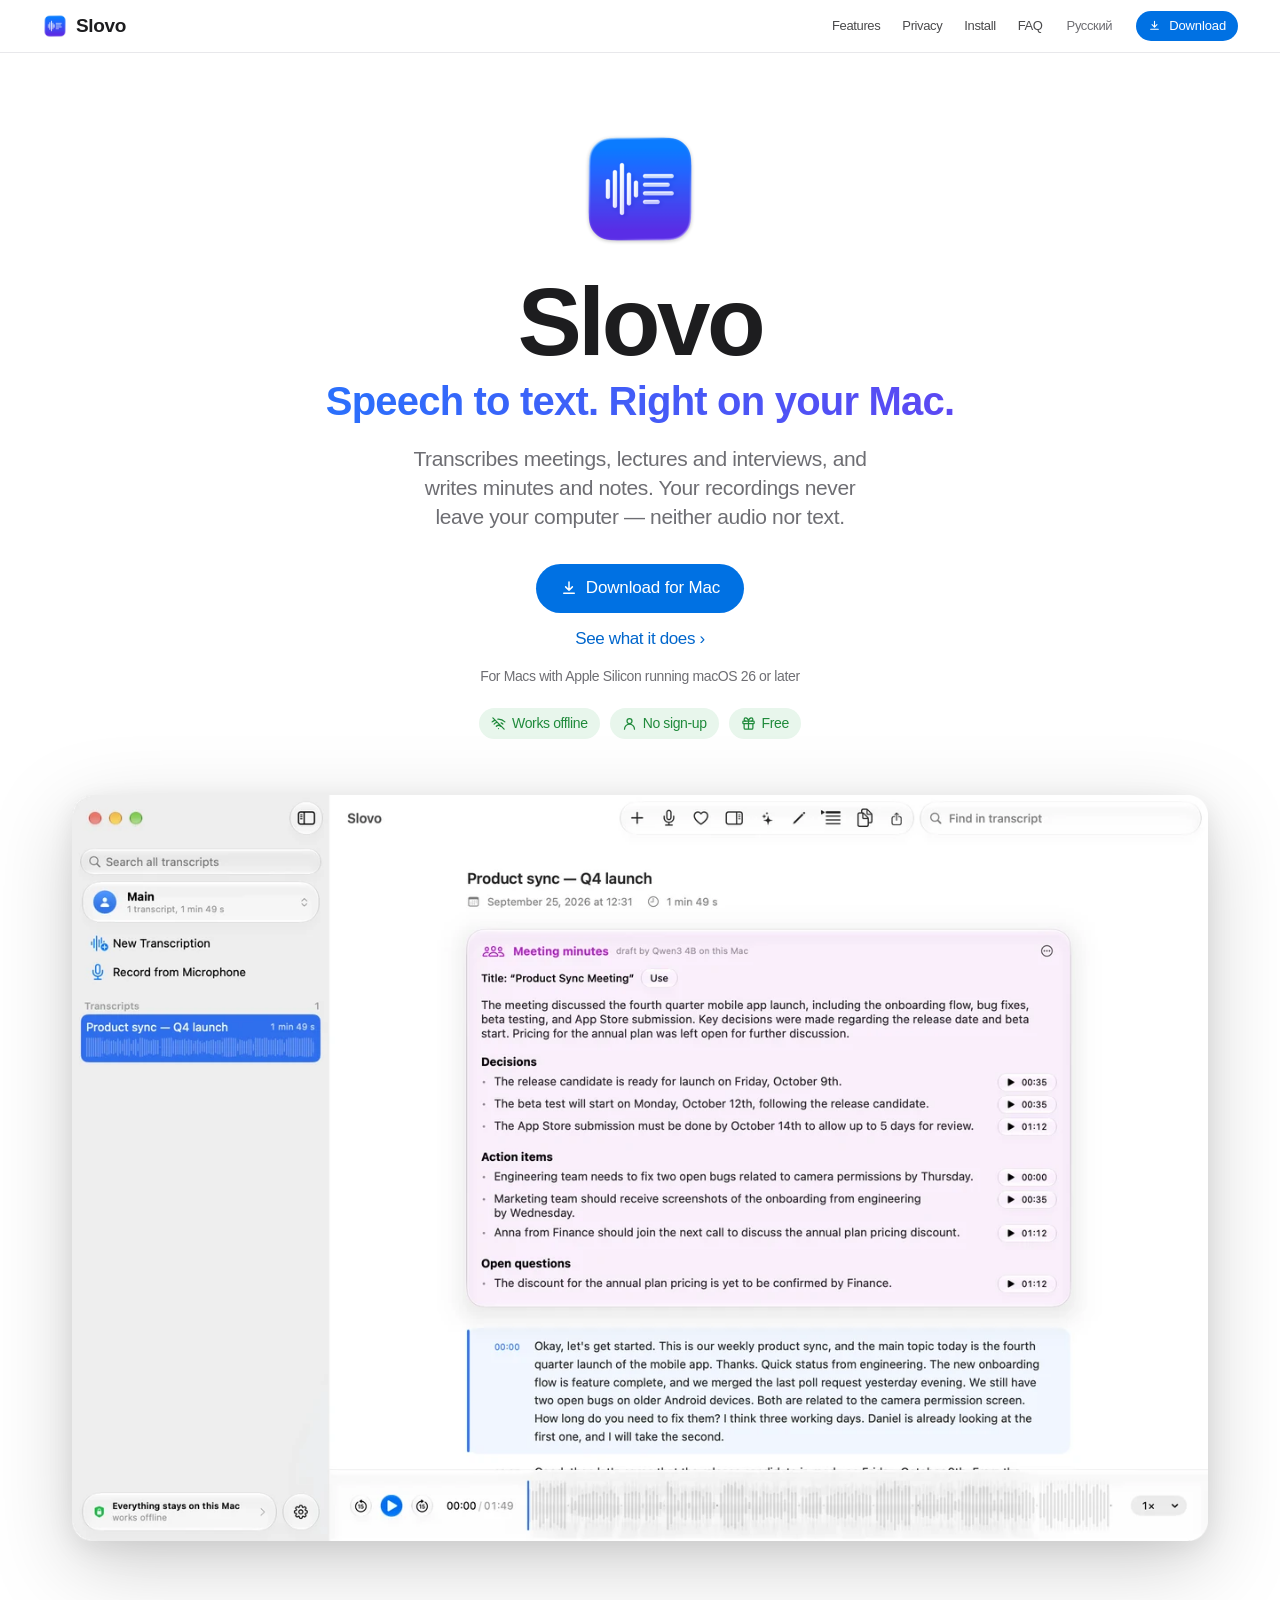
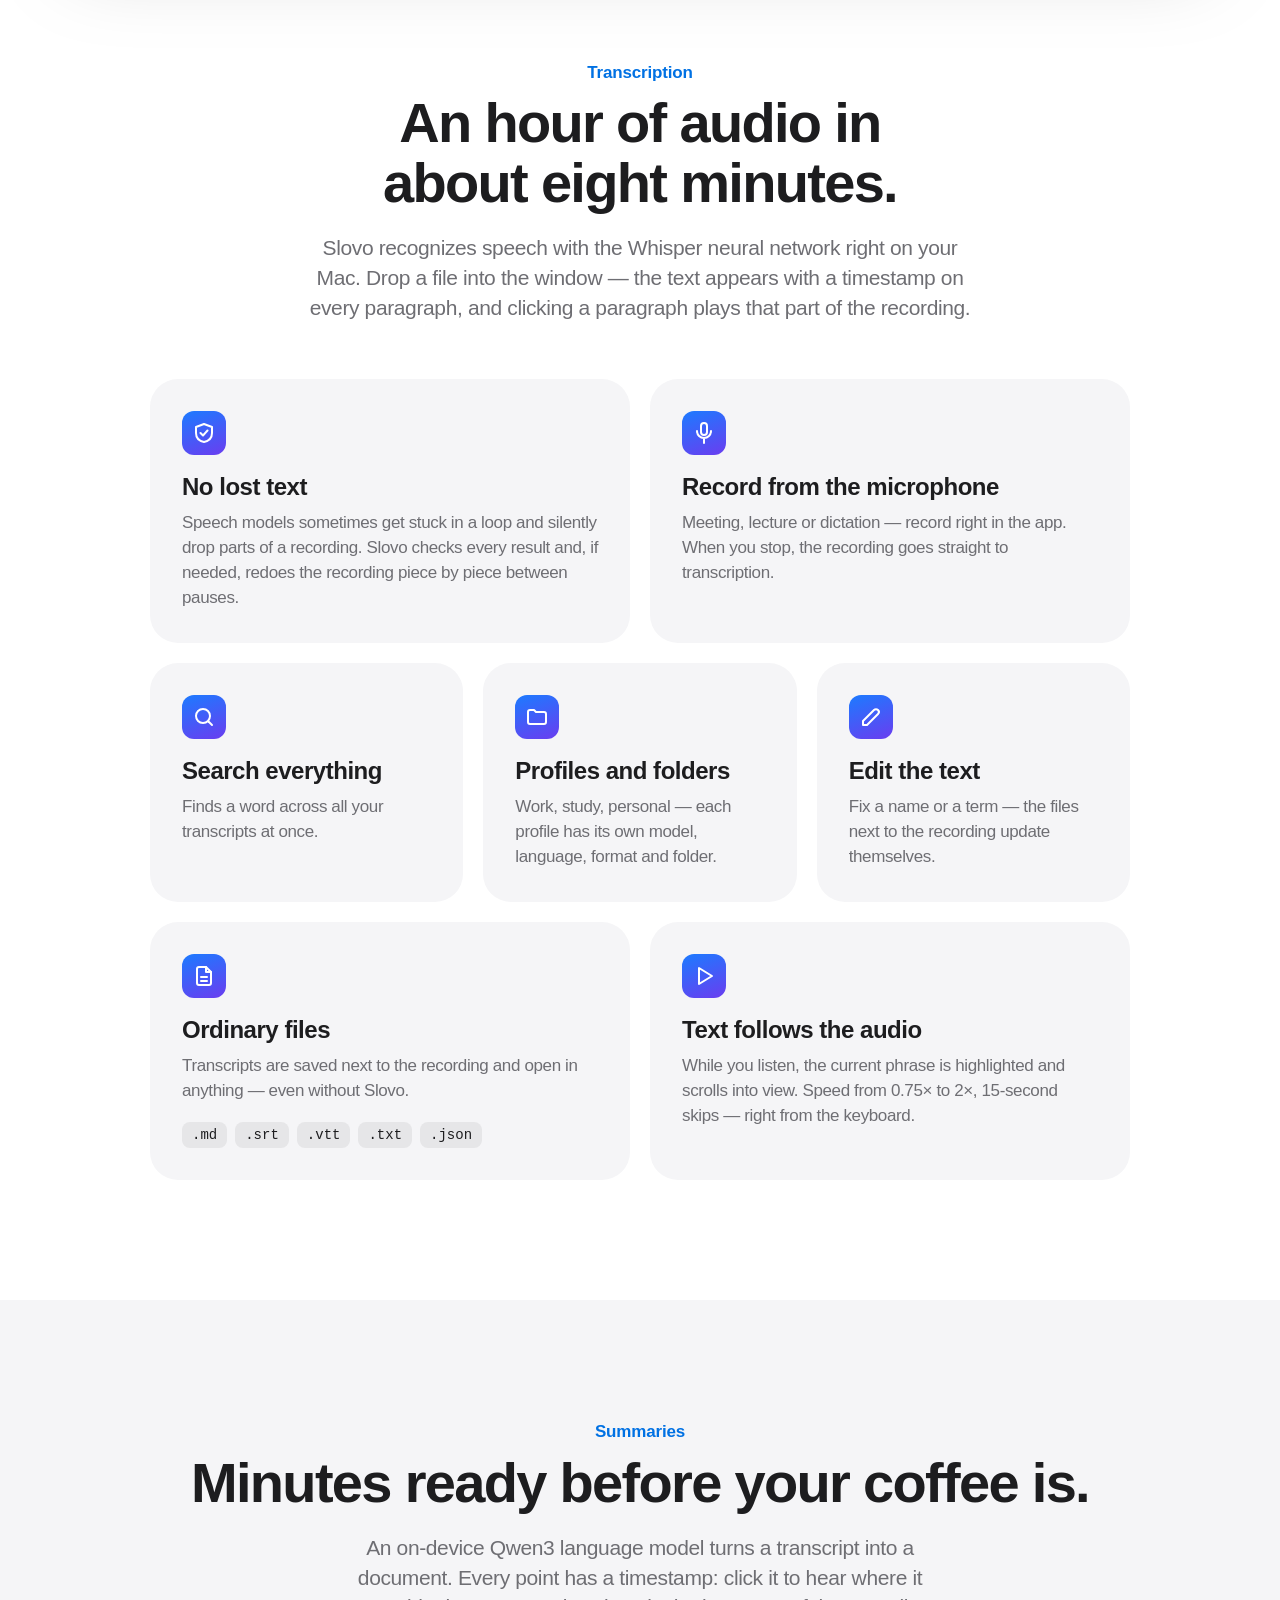
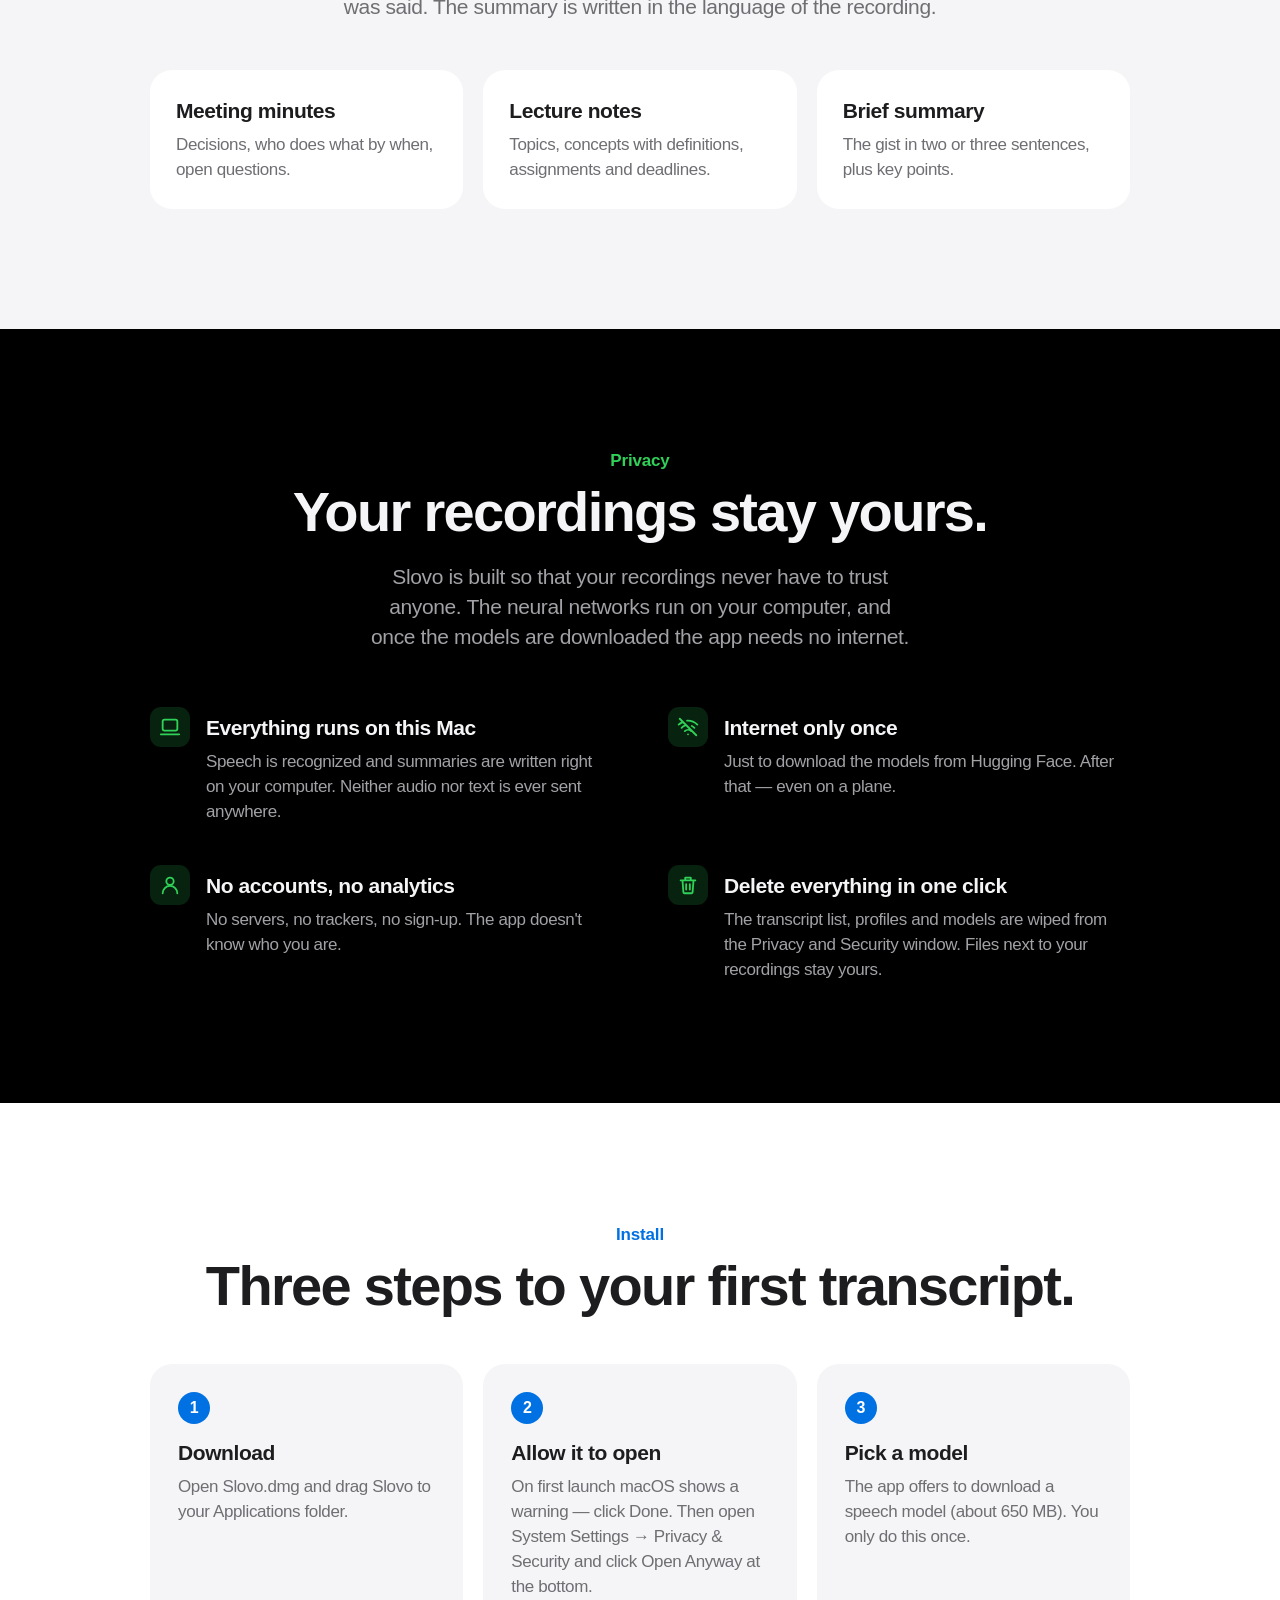
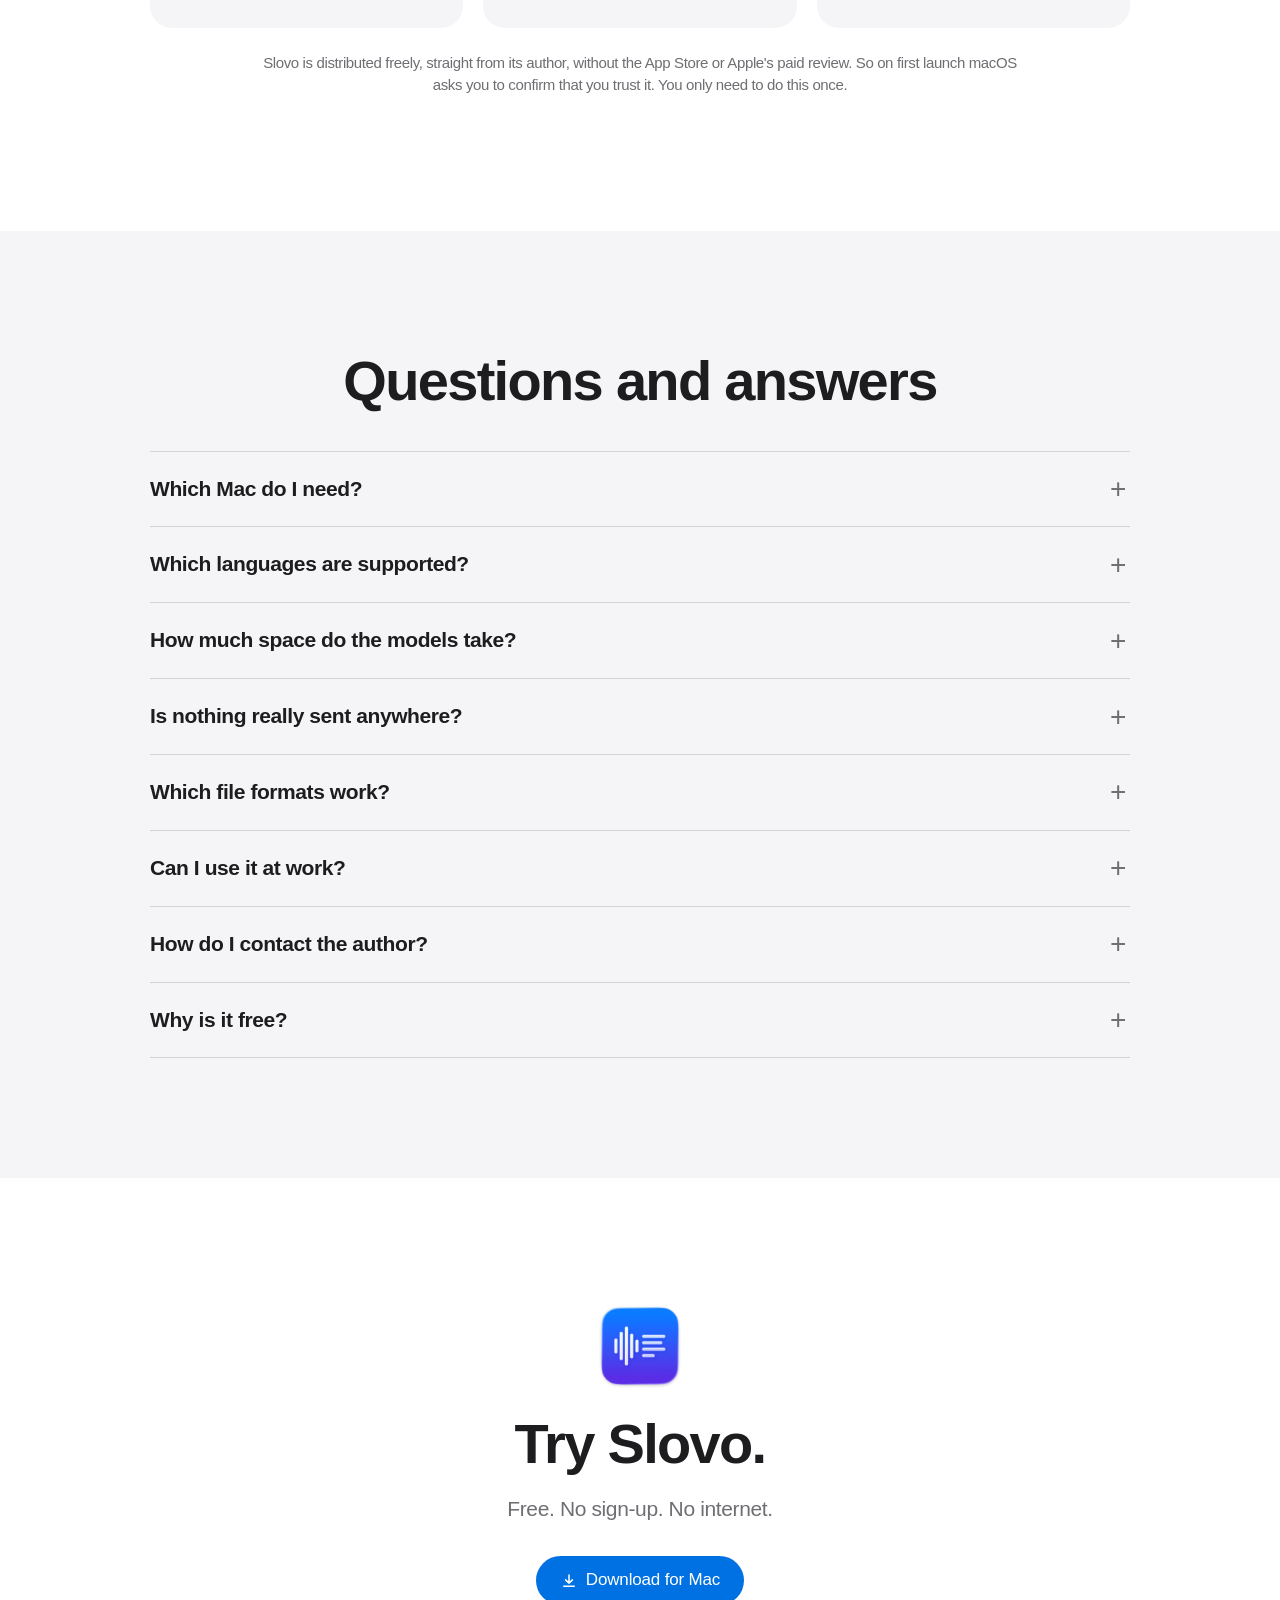
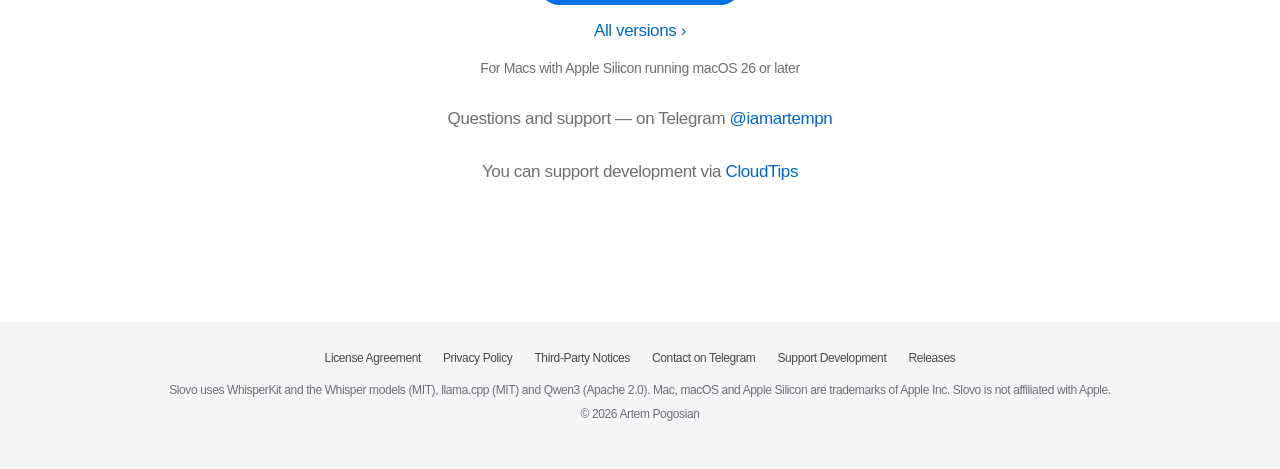
==== commit 1b7379b5: "Сайт: 1.1.8" ====
--- a/index.html
+++ b/index.html
@@ -117,12 +117,13 @@
     <div class="cta"><a class="btn" href="https://github.com/iamartempn/slovo/releases/latest/download/Slovo.dmg"><svg viewBox="0 0 24 24" fill="none" stroke="currentColor" stroke-width="2" stroke-linecap="round" stroke-linejoin="round"><path d="M12 4v11m0 0-4.5-4.5M12 15l4.5-4.5M5 19h14"/></svg>Скачать для Mac</a><a class="text-link" href="https://github.com/iamartempn/slovo/releases">Все версии</a></div>
     <p class="meta">Для Mac с Apple Silicon и macOS 26 или новее</p>
     <p class="support">Вопросы и поддержка — в Telegram <a href="https://t.me/iamartempn">@iamartempn</a></p>
+    <p class="support">Поддержать разработку можно через <a href="https://pay.cloudtips.ru/p/5d8594dc">CloudTips</a></p>
   </div>
 </section>
 </main>
 
 <footer><div class="wrap">
-  <div class="links"><a href="license.html">Лицензионное соглашение</a><a href="privacy.html">Политика конфиденциальности</a><a href="third-party.txt">Сторонние компоненты</a><a href="https://t.me/iamartempn">Связаться в Telegram</a><a href="https://github.com/iamartempn/slovo/releases">Выпуски</a></div>
+  <div class="links"><a href="license.html">Лицензионное соглашение</a><a href="privacy.html">Политика конфиденциальности</a><a href="third-party.txt">Сторонние компоненты</a><a href="https://t.me/iamartempn">Связаться в Telegram</a><a href="https://pay.cloudtips.ru/p/5d8594dc">Поддержать разработку</a><a href="https://github.com/iamartempn/slovo/releases">Выпуски</a></div>
   <p>Слово использует WhisperKit и модели Whisper (MIT), llama.cpp (MIT) и Qwen3 (Apache 2.0). Mac, macOS и Apple Silicon — товарные знаки Apple Inc. Слово не связано с Apple.</p>
   <p>© 2026 Артем Погосян</p>
 </div></footer>
